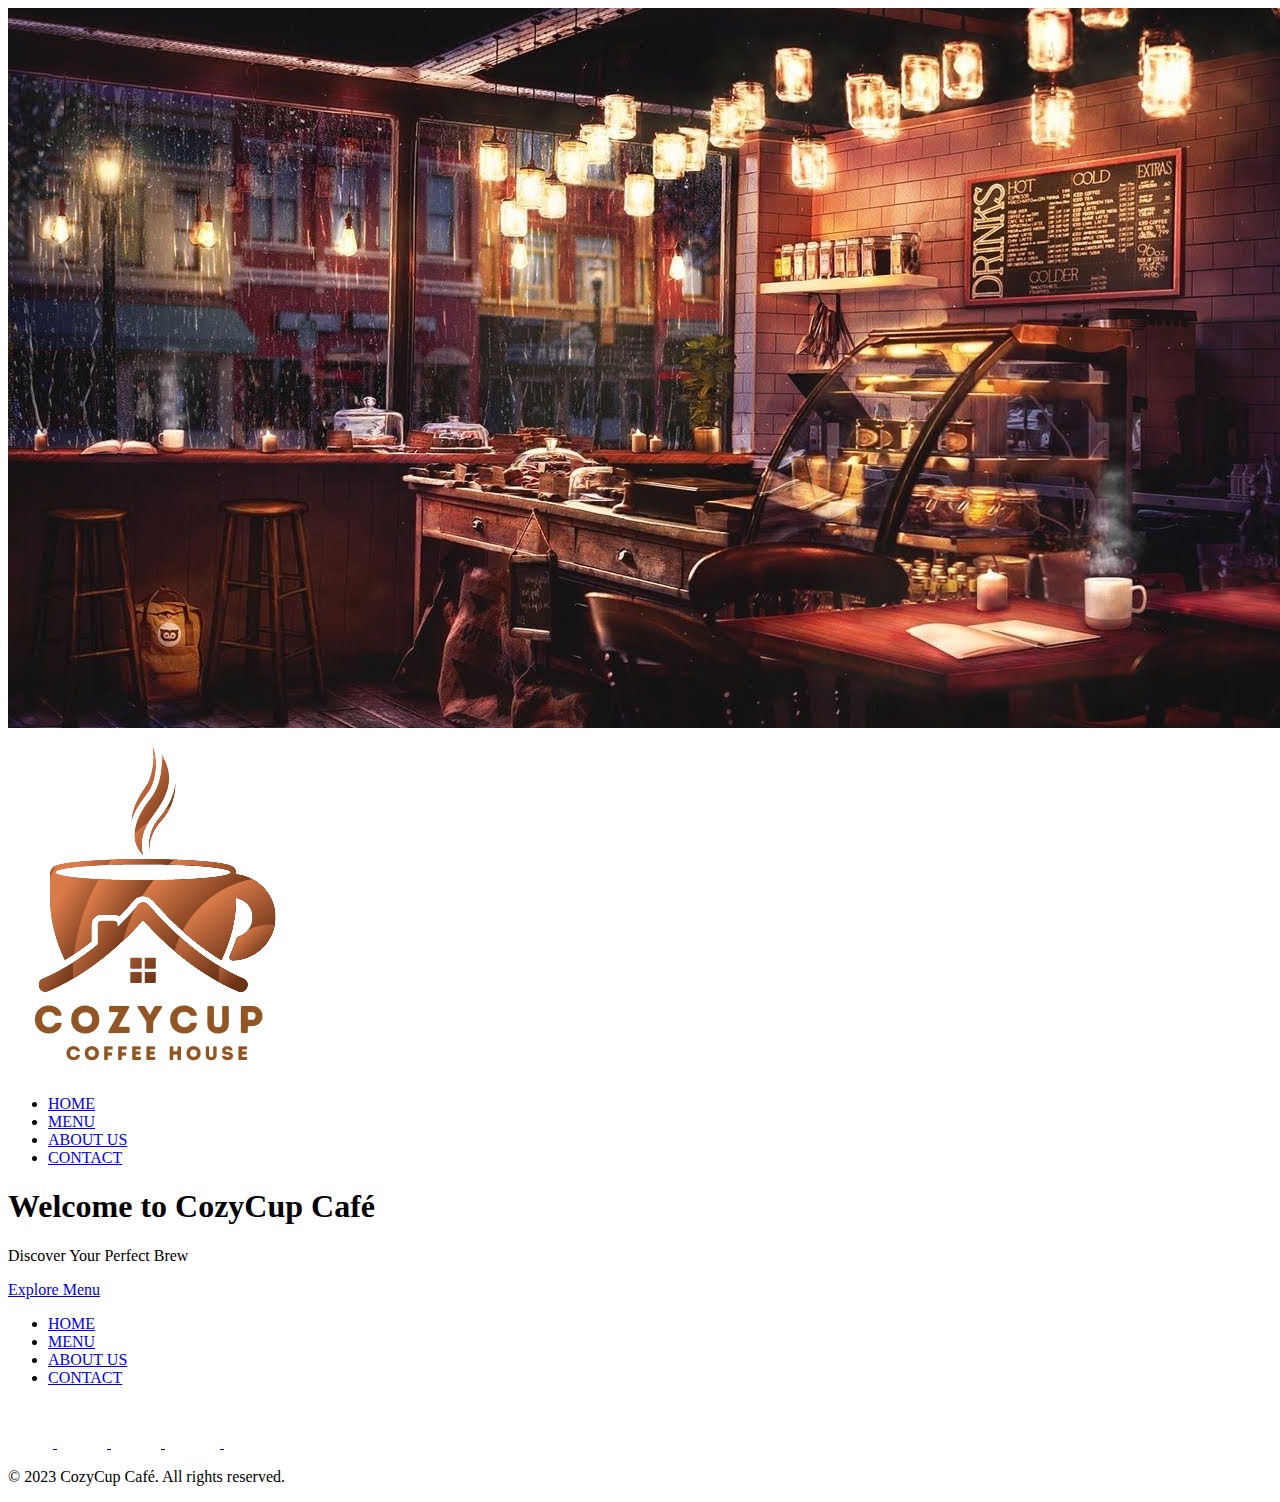
==== index.html @ 7c6a66f3 "homepage" ====
﻿<!DOCTYPE HTML>
<html lang="en">
<head>
    <meta charset="UTF-8">
    <meta name="viewport" content="width=device-width, initial-scale=1.0">
    <link rel="stylesheet" href="css/style.css">
    <title>CozyCup Café</title>
</head>
	<body>
		<div class="banner">
		<div class="wrapper">
		<img src="img/background.jpg" class="background">
		<div class="overlay">
			<div class="navbar">
			<img src="img/logo.png" class="logo">
					<ul>
						<li><a href="index.html"> HOME </a> </li>
						<li><a href="menu.html"> MENU </a> </li>
						<li><a href="about.html"> ABOUT US </a> </li>
						<li><a href="contact.html"> CONTACT </a> </li>
					</ul>
			</div>
			<section id="home" class="hero">
				<h1>Welcome to CozyCup Café</h1>
				<p>Discover Your Perfect Brew</p>
				<a href="menu.html" class="cta-button">Explore Menu</a>
			</section>
			<footer>
			<div class="navfooter">
				<ul>
					<li><a href="index.html"> HOME </a> </li>
					<li><a href="menu.html"> MENU </a> </li>
					<li><a href="about.html"> ABOUT US </a> </li>
					<li><a href="contact.html"> CONTACT </a> </li>
				</ul>
					<a href="http://facebook.com/cozycup_cafe"> <img src="img/fb.png" alt="Facebook Link" style=" width:5px; height:10px; padding:20px; padding-top: 15px;"> </a>
					<a href="http://twitter.com/cozycup_cafe"> <img src="img/newtwt.png" alt="Twitter Link" style=" width:10px; height:10px; padding:20px; padding-top: 15px;"> </a>
					<a href="http://instagram.com/cozycup_cafe"> <img src="img/insta.png" alt="Instagram Link" style=" width:10px; height:10px; padding:20px; padding-top: 15px;"> </a>
					<a href="mailto:cozycup_cafe@gmail.com"> <img src="img/mail.png" alt="Gmail Link" style=" width:15px; height:10px; padding:20px; padding-top: 15px;"> </a>
					<a href="http://t.me/@cozycup_cafe"> <img src="img/tg.png" alt="Telegram Link" style=" width:15px; height:10px; padding:20px; padding-top: 15px;"> </a>
				
			</div>
			<p>&copy; 2023 CozyCup Café. All rights reserved.</p>
		
			</footer>
		</div>
		</div>
		</div>
	</body>
</html>
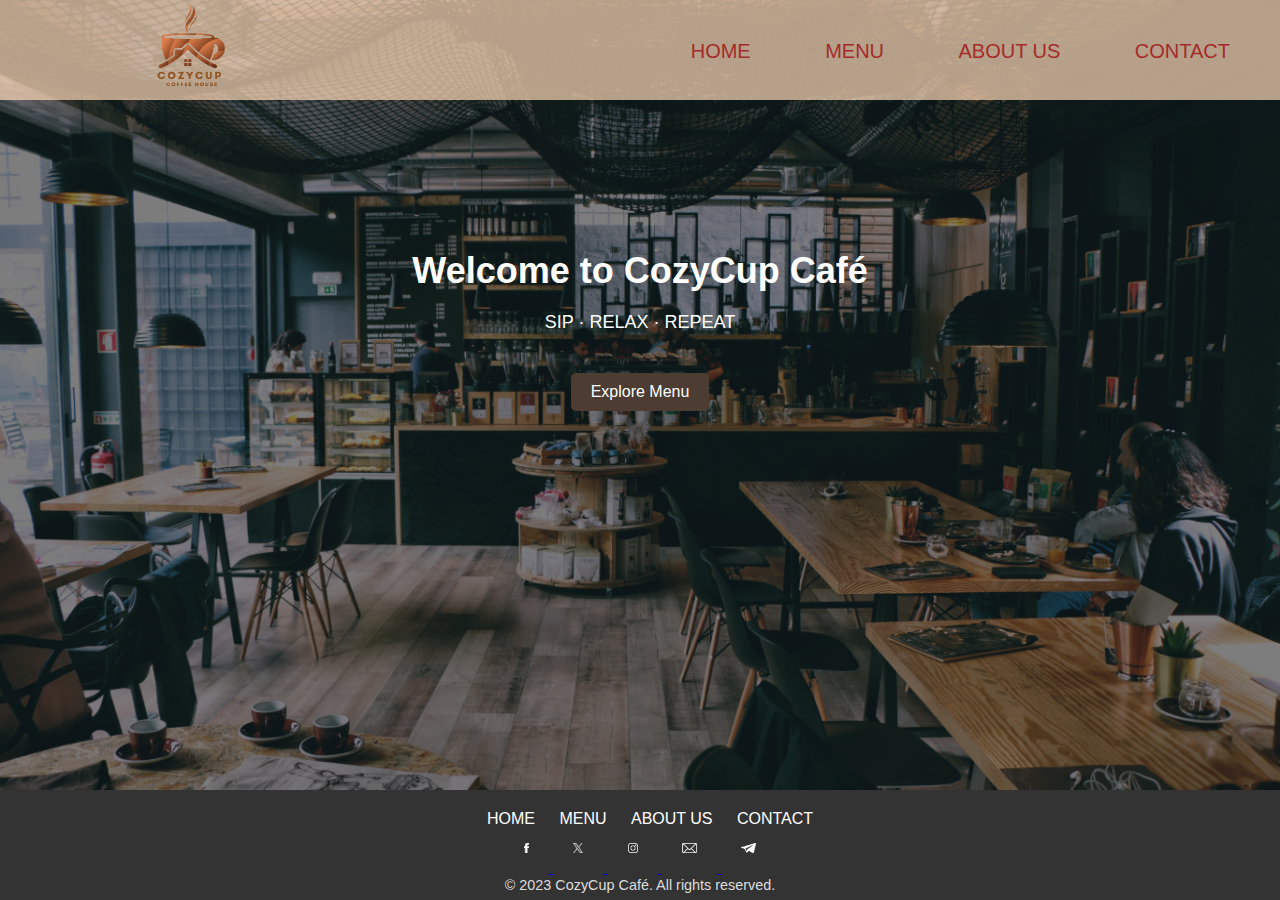
==== commit 11395424: "menu" ====
--- a/index.html
+++ b/index.html
@@ -3,7 +3,7 @@
 <head>
     <meta charset="UTF-8">
     <meta name="viewport" content="width=device-width, initial-scale=1.0">
-    <link rel="stylesheet" href="css/style.css">
+    <link rel="stylesheet" href="css/styles.css">
     <title>CozyCup Café</title>
 </head>
 	<body>
@@ -20,9 +20,9 @@
 						<li><a href="contact.html"> CONTACT </a> </li>
 					</ul>
 			</div>
-			<section id="home" class="hero">
+			<section id="hero" class="hero">
 				<h1>Welcome to CozyCup Café</h1>
-				<p>Discover Your Perfect Brew</p>
+				<p>SIP · RELAX · REPEAT</p>
 				<a href="menu.html" class="cta-button">Explore Menu</a>
 			</section>
 			<footer>
--- a/css/styles.css
+++ b/css/styles.css
@@ -0,0 +1,162 @@
+*{
+	margin: 0;
+	padding: 0;
+	font-family: sans-serif;
+}
+.banner{
+	width: 100%;
+	height: 100vh;
+}
+.logo{
+	width: 80px;
+	height: 90px;
+	padding-left: 150px;
+	padding-bottom: 10px;
+}
+.background{
+	width: 100%;
+	height: 99vh;
+	background-size: cover;
+	background-position: center;
+	background-repeat: no-repeat;
+	background-attachment: fixed;
+}
+.overlay {
+	position: absolute;
+	top: 0;
+	left: 0;
+	width: 100%;
+	height: 100%;
+	background-color: rgba(0, 0, 0, 0.5);
+}
+.navbar{
+	width: 100%;
+	margin: auto;
+	padding: 0px 0;
+	display: flex;
+	justify-content: space-between;
+	background-color: rgb(255,218,185, 0.7);
+}
+
+.navbar ul li{
+	list-style: none;
+	display: inline-block;
+	margin:0 20px;
+	margin-right: 50px;
+	position: relative;
+	padding-top:40px;
+	font-size: 20px;
+}
+.navbar ul li a{
+	text-decoration: none;
+	color: brown;
+	text-transform: uppercase;
+}
+.navbar ul li::after{
+	content:'';
+	height: 3px;
+	width: 0px;
+	background: #988558;
+	position: absolute;
+	left: 0;
+	bottom: -10px;
+	transition: 0.5s;
+}
+.navbar ul li:hover::after{
+	width: 100%;
+}
+
+
+.hero {
+    text-align: center;
+    padding: 150px 0;
+    background-image: url('hero-bg.jpg');
+    background-size: cover;
+    color: white;
+}
+
+.hero h1 {
+    font-size: 36px;
+    margin-bottom: 20px;
+}
+
+.hero p {
+    font-size: 18px;
+    margin-bottom: 40px;
+}
+
+.cta-button {
+    display: inline-block;
+    padding: 10px 20px;
+    background-color: #4c3c32;
+    color: white;
+    text-decoration: none;
+    border-radius: 5px;
+}
+
+.cta-button:hover {
+    background-color: #7e685b;
+}
+/*.name{
+	padding-top: 30px;
+	width: 250px;
+	height: 60px;
+	padding-left: 150px;
+	background-repeat: no-repeat;
+	
+}
+*/
+/*.homebody{
+	
+}
+.display{
+}
+*/
+footer {
+	position: absolute;
+	bottom: 0;
+	width: 100%;
+	height: 70px; 
+	background-color: #333;
+	text-align: center;
+	padding: 20px 0;
+	color: white;
+}
+footer p {
+    color: #ddd;
+    font-size: 0.9em;
+
+}
+
+footer p .footer-heart {
+    font-size: 16px;
+}
+.navfooter{
+	text-align: center;
+	justify-content: space-between;
+
+}
+.navfooter ul li{
+	display: inline-block;
+	padding-left: 20px;
+	position: relative;
+}
+.navfooter ul li a{
+	text-decoration: none;
+	color: white;
+	text-transform: uppercase;
+}
+.navfooter ul li::after{
+	content:'';
+	height: 3px;
+	width: 0px;
+	background: #988558;
+	position: absolute;
+	left: 0;
+	bottom: -10px;
+	transition: 0.5s;
+}
+.navfooter ul li:hover::after{
+	width: 100%;
+}
+
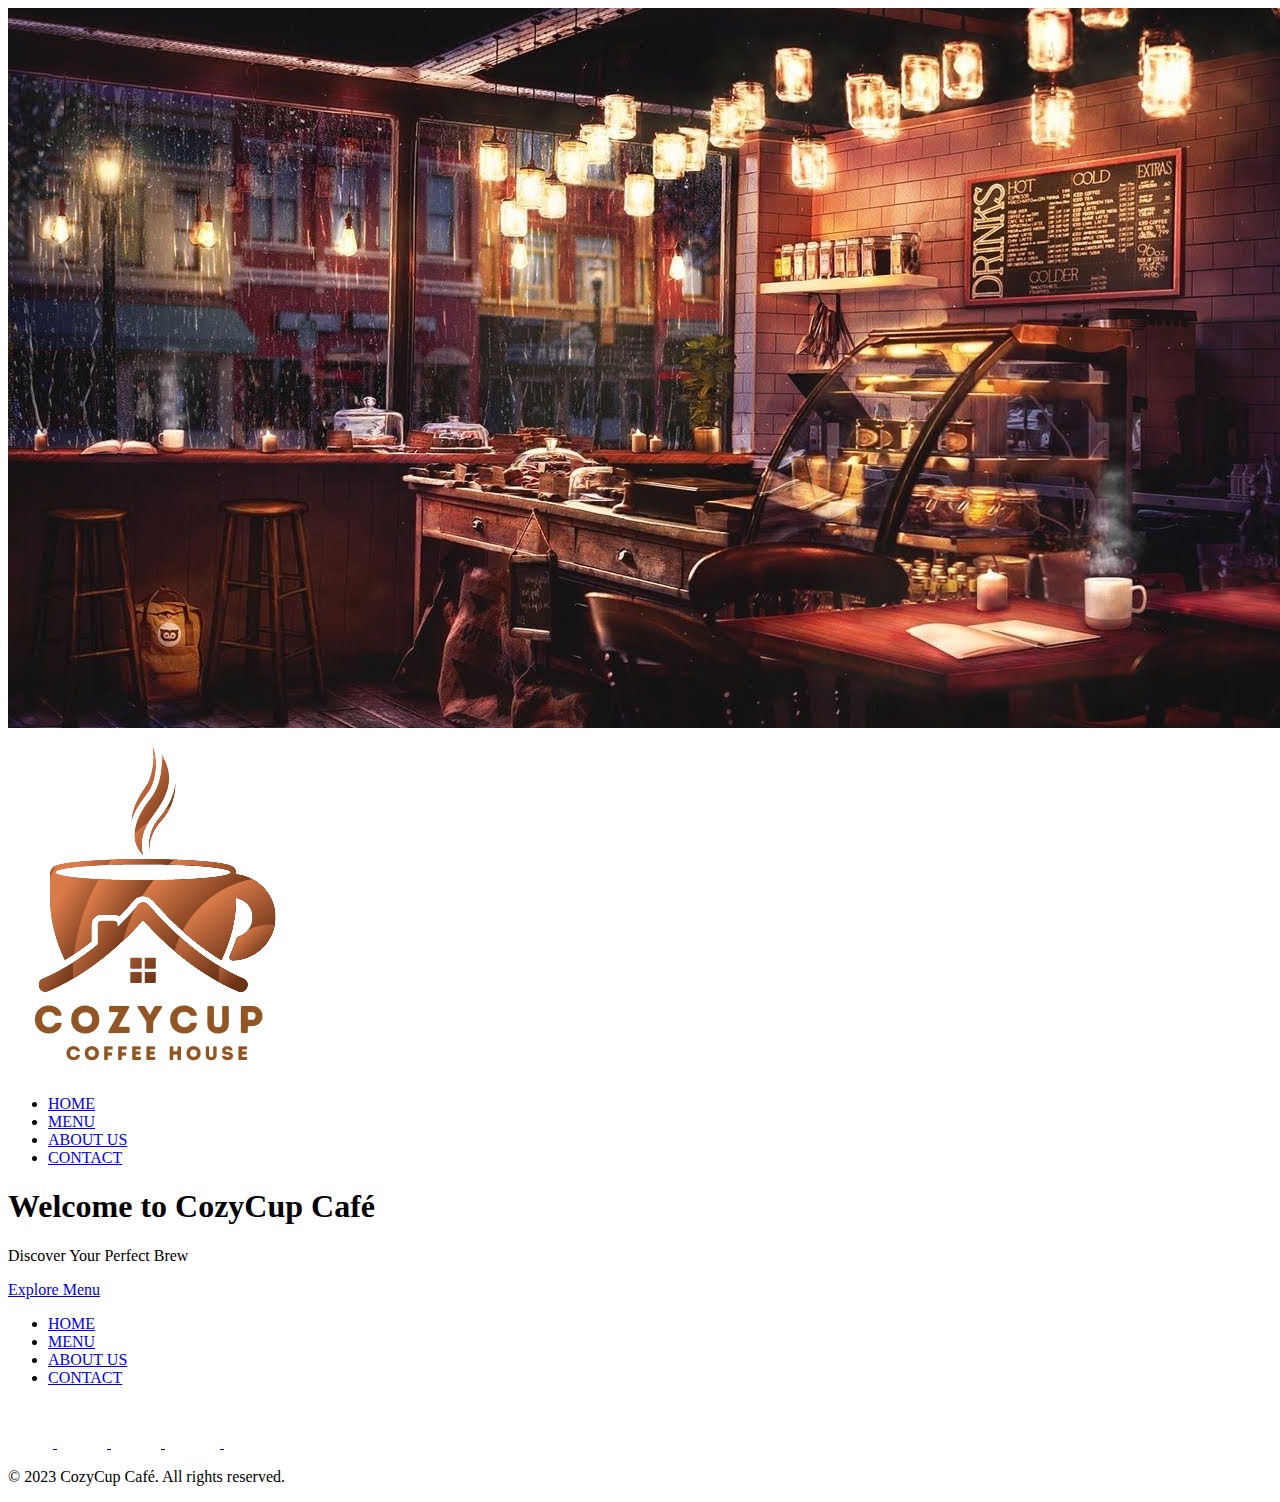
==== commit 16bf128d: "Merge https://github.com/Altbirth/catcafe" ====
--- a/index.html
+++ b/index.html
@@ -3,7 +3,7 @@
 <head>
     <meta charset="UTF-8">
     <meta name="viewport" content="width=device-width, initial-scale=1.0">
-    <link rel="stylesheet" href="css/styles.css">
+    <link rel="stylesheet" href="css/style.css">
     <title>CozyCup Café</title>
 </head>
 	<body>
@@ -20,9 +20,9 @@
 						<li><a href="contact.html"> CONTACT </a> </li>
 					</ul>
 			</div>
-			<section id="hero" class="hero">
+			<section id="home" class="hero">
 				<h1>Welcome to CozyCup Café</h1>
-				<p>SIP · RELAX · REPEAT</p>
+				<p>Discover Your Perfect Brew</p>
 				<a href="menu.html" class="cta-button">Explore Menu</a>
 			</section>
 			<footer>
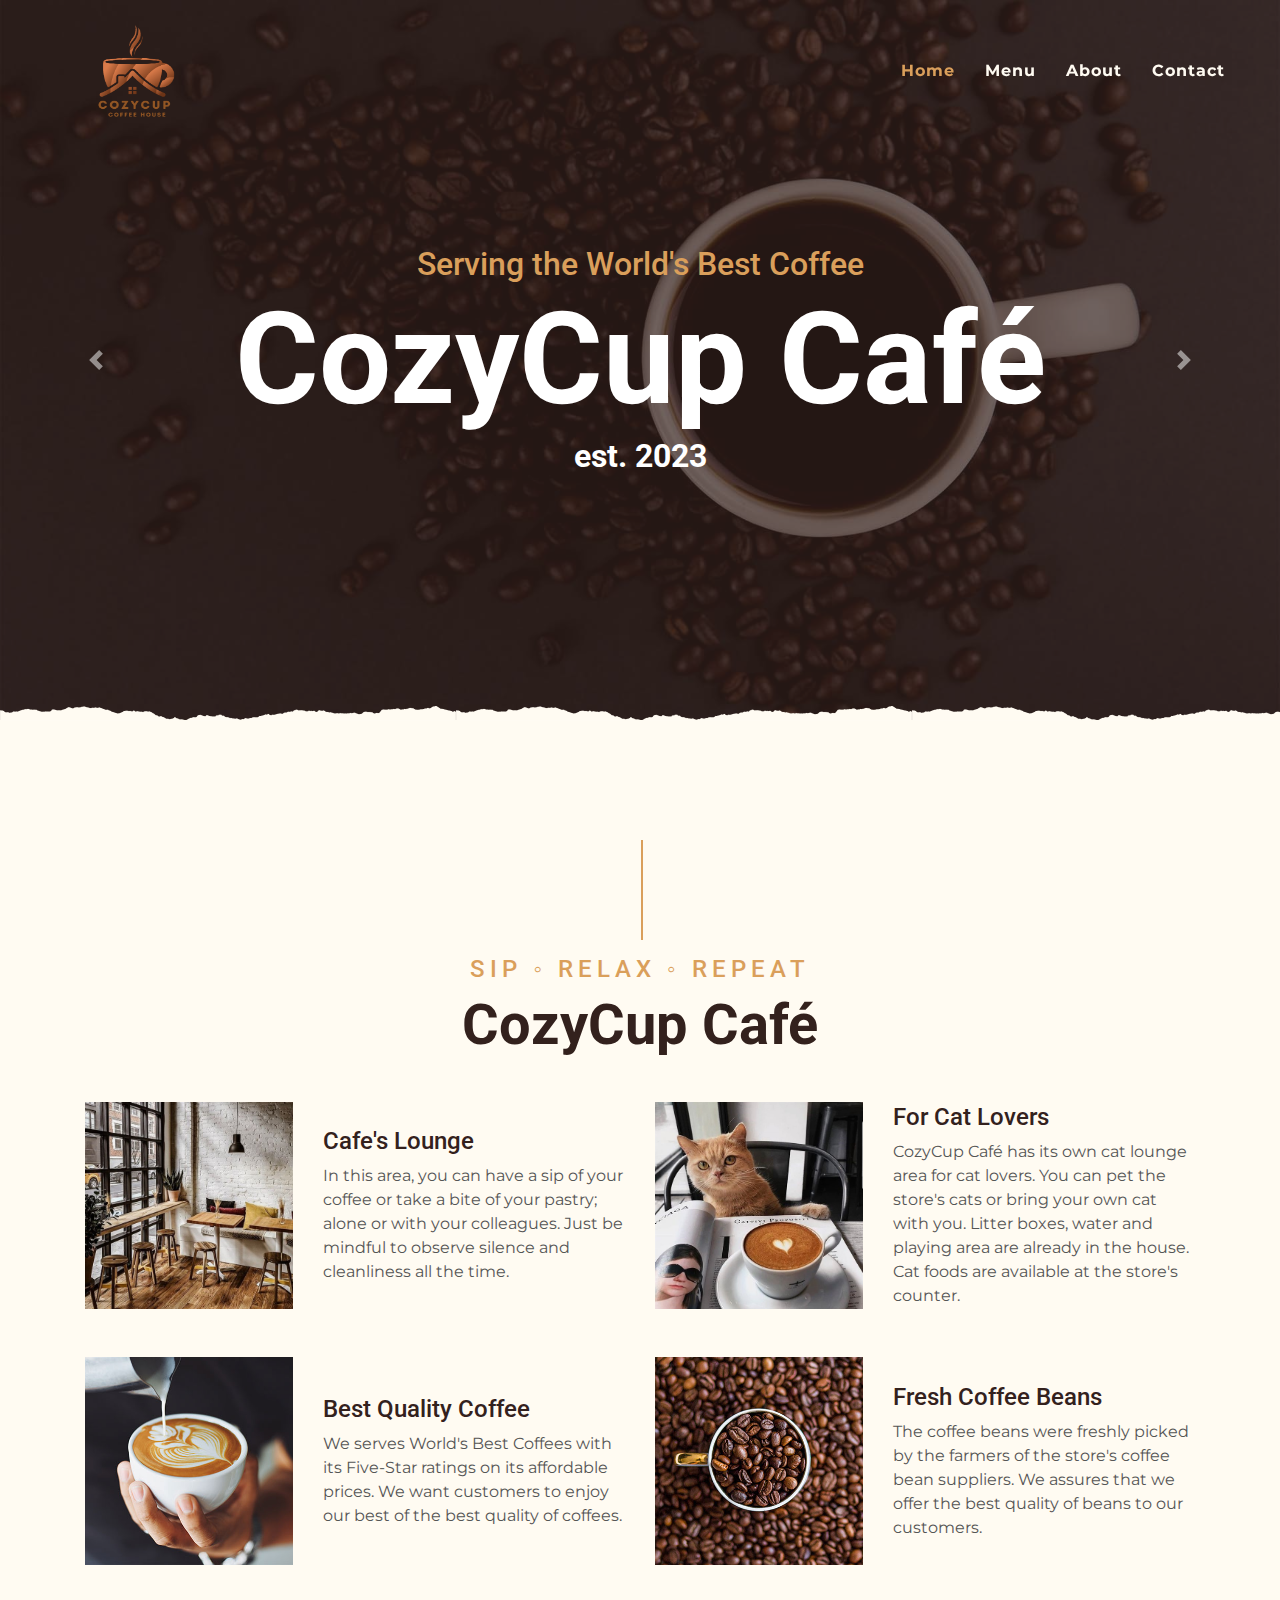
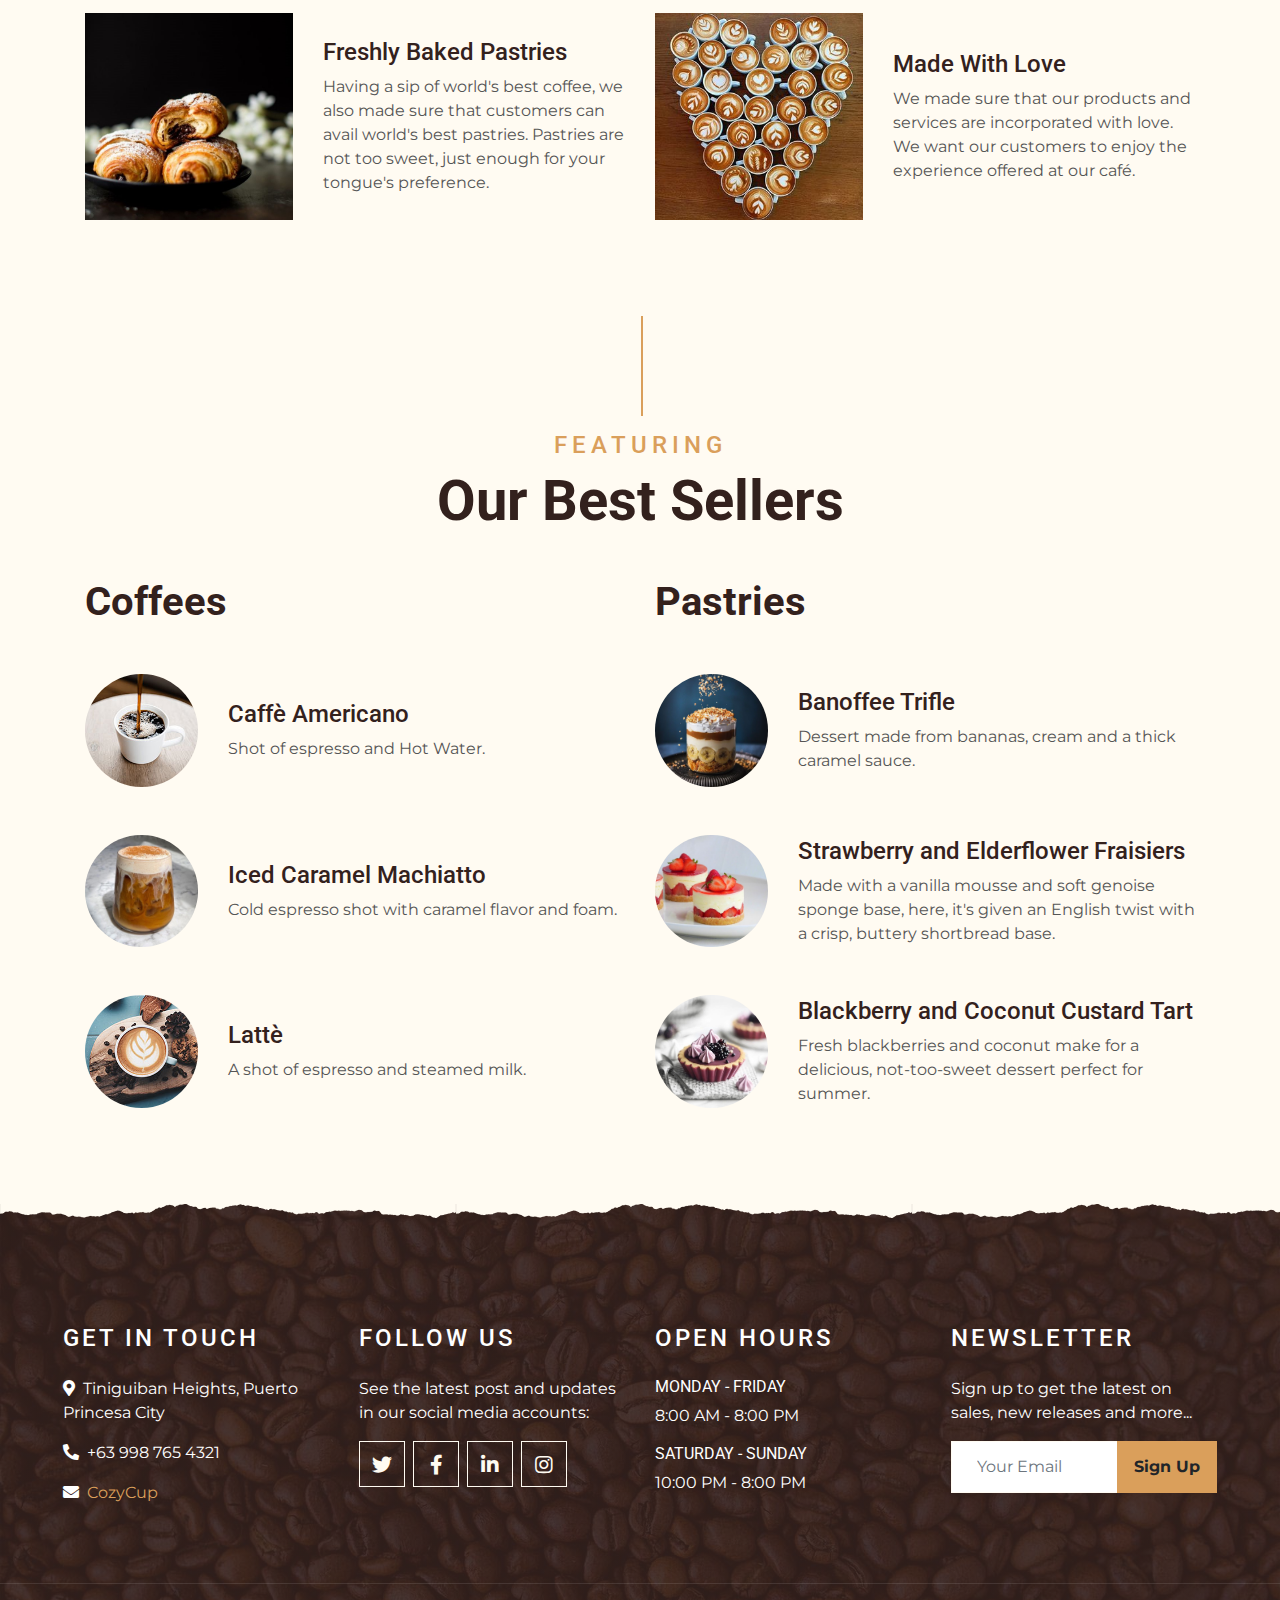
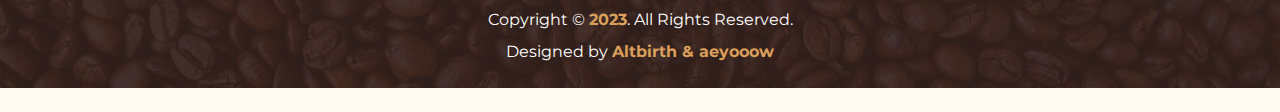
==== commit 93e02e35: "finalhomepage" ====
--- a/index.html
+++ b/index.html
@@ -1,50 +1,507 @@
-﻿<!DOCTYPE HTML>
+<!DOCTYPE html>
 <html lang="en">
+
 <head>
-    <meta charset="UTF-8">
-    <meta name="viewport" content="width=device-width, initial-scale=1.0">
-    <link rel="stylesheet" href="css/style.css">
+    <meta charset="utf-8">
     <title>CozyCup Café</title>
+    <meta content="width=device-width, initial-scale=1.0" name="viewport">
+    <meta content="Free Website Template" name="keywords">
+    <meta content="Free Website Template" name="description">
+
+    <!-- Favicon -->
+    <link href="img/favicon.ico" rel="icon">
+
+    <!-- Google Font -->
+    <link rel="preconnect" href="https://fonts.gstatic.com">
+    <link href="https://fonts.googleapis.com/css2?family=Montserrat:wght@200;400&family=Roboto:wght@400;500;700&display=swap" rel="stylesheet"> 
+
+    <!-- Font Awesome -->
+    <link href="https://cdnjs.cloudflare.com/ajax/libs/font-awesome/5.10.0/css/all.min.css" rel="stylesheet">
+
+    <!-- Libraries Stylesheet -->
+    <link href="lib/owlcarousel/assets/owl.carousel.min.css" rel="stylesheet">
+    <link href="lib/tempusdominus/css/tempusdominus-bootstrap-4.min.css" rel="stylesheet" />
+
+    <link href="css/style.min.css" rel="stylesheet">
 </head>
-	<body>
-		<div class="banner">
-		<div class="wrapper">
-		<img src="img/background.jpg" class="background">
-		<div class="overlay">
-			<div class="navbar">
-			<img src="img/logo.png" class="logo">
-					<ul>
-						<li><a href="index.html"> HOME </a> </li>
-						<li><a href="menu.html"> MENU </a> </li>
-						<li><a href="about.html"> ABOUT US </a> </li>
-						<li><a href="contact.html"> CONTACT </a> </li>
-					</ul>
-			</div>
-			<section id="home" class="hero">
-				<h1>Welcome to CozyCup Café</h1>
-				<p>Discover Your Perfect Brew</p>
-				<a href="menu.html" class="cta-button">Explore Menu</a>
-			</section>
-			<footer>
-			<div class="navfooter">
-				<ul>
-					<li><a href="index.html"> HOME </a> </li>
-					<li><a href="menu.html"> MENU </a> </li>
-					<li><a href="about.html"> ABOUT US </a> </li>
-					<li><a href="contact.html"> CONTACT </a> </li>
-				</ul>
-					<a href="http://facebook.com/cozycup_cafe"> <img src="img/fb.png" alt="Facebook Link" style=" width:5px; height:10px; padding:20px; padding-top: 15px;"> </a>
-					<a href="http://twitter.com/cozycup_cafe"> <img src="img/newtwt.png" alt="Twitter Link" style=" width:10px; height:10px; padding:20px; padding-top: 15px;"> </a>
-					<a href="http://instagram.com/cozycup_cafe"> <img src="img/insta.png" alt="Instagram Link" style=" width:10px; height:10px; padding:20px; padding-top: 15px;"> </a>
-					<a href="mailto:cozycup_cafe@gmail.com"> <img src="img/mail.png" alt="Gmail Link" style=" width:15px; height:10px; padding:20px; padding-top: 15px;"> </a>
-					<a href="http://t.me/@cozycup_cafe"> <img src="img/tg.png" alt="Telegram Link" style=" width:15px; height:10px; padding:20px; padding-top: 15px;"> </a>
-				
-			</div>
-			<p>&copy; 2023 CozyCup Café. All rights reserved.</p>
-		
-			</footer>
-		</div>
-		</div>
-		</div>
-	</body>
+
+<body>
+    <!-- Navbar Start -->
+    <div class="container-fluid p-0 nav-bar">
+        <nav class="navbar navbar-expand-lg bg-none navbar-dark py-3">
+            <a href="index.html" class="navbar-brand px-lg-4 m-0">
+                <img src="img/logo.png" class="logo">
+            </a>
+            <button type="button" class="navbar-toggler" data-toggle="collapse" data-target="#navbarCollapse">
+                <span class="navbar-toggler-icon"></span>
+            </button>
+            <div class="collapse navbar-collapse justify-content-between" id="navbarCollapse">
+                <div class="navbar-nav ml-auto p-4">
+                    <a href="index.html" class="nav-item nav-link active">Home</a>
+                    <a href="menu.html" class="nav-item nav-link">Menu</a>
+                    <a href="about.html" class="nav-item nav-link">About</a>
+                    <!--unnecessary
+                    <div class="nav-item dropdown">
+                        <a href="#" class="nav-link dropdown-toggle" data-toggle="dropdown">Pages</a>
+                        <div class="dropdown-menu text-capitalize">
+                            <a href="reservation.html" class="dropdown-item">Reservation</a>
+                            <a href="testimonial.html" class="dropdown-item">Testimonial</a>
+                        </div>
+                    </div>
+                    -->
+                    <a href="contact.html" class="nav-item nav-link">Contact</a>
+                </div>
+            </div>
+        </nav>
+    </div>
+    <!-- Navbar End -->
+
+    <!-- Carousel Start -->
+    <div class="container-fluid p-0 mb-5">
+        <div id="blog-carousel" class="carousel slide overlay-bottom" data-ride="carousel">
+            <div class="carousel-inner">
+                <div class="carousel-item active">
+                    <img class="w-100" src="img/carousel-1.jpg" alt="Image">
+                    <div class="carousel-caption d-flex flex-column align-items-center justify-content-center">
+                        <h2 class="text-primary font-weight-medium m-0">Serving the World's Best Coffee</h2>
+                        <h1 class="display-1 text-white m-0">CozyCup Café</h1>
+                        <h2 class="text-white m-0">est. 2023</h2>
+                    </div>
+                </div>
+                <div class="carousel-item">
+                    <img class="w-100" src="img/pastry.jpg" alt="Image">
+                    <div class="carousel-caption d-flex flex-column align-items-center justify-content-center">
+                        <h2 class="text-primary font-weight-medium m-0">Serving the World's Best Pastries</h2>
+                        <h1 class="display-1 text-white m-0">CozyCup Café</h1>
+                        <h2 class="text-white m-0">est. 2023</h2>
+                    </div>
+                </div>
+            </div>
+            <a class="carousel-control-prev" href="#blog-carousel" data-slide="prev">
+                <span class="carousel-control-prev-icon"></span>
+            </a>
+            <a class="carousel-control-next" href="#blog-carousel" data-slide="next">
+                <span class="carousel-control-next-icon"></span>
+            </a>
+        </div>
+    </div>
+    <!-- Carousel End -->
+
+    <!--Hero Section 
+    <section id="hero" class="container-fluid py-5">
+        <div class="container-fluid py-5">
+            <div class="container">
+                <div class="section-title">
+                    <h4 class="text-primary" style="letter-spacing: 5px;">Serving the World's Best Coffee</h4>
+                    <h1 class="display-4">CozyCup Café</h1>
+                    <h4 class="text-primary" style="letter-spacing: 5px;">est. 2023</h4>
+                </div>
+                <div class="row">
+                    <div class="col-lg-4 py-0 py-lg-5">
+                        <h1 class="mb-3">Our Story</h1>
+                        <h5 class="mb-3">Eos kasd eos dolor vero vero, lorem stet diam rebum. Ipsum amet sed vero dolor sea</h5>
+                        <p>Takimata sed vero vero no sit sed, justo clita duo no duo amet et, nonumy kasd sed dolor eos diam lorem eirmod. Amet sit amet amet no. Est nonumy sed labore eirmod sit magna. Erat at est justo sit ut. Labor diam sed ipsum et eirmod</p>
+                        <a href="" class="btn btn-secondary font-weight-bold py-2 px-4 mt-2">Learn More</a>
+                    </div>
+                    <div class="col-lg-4 py-5 py-lg-0" style="min-height: 500px;">
+                        <div class="position-relative h-100">
+                            <img class="position-absolute w-100 h-100" src="img/about.png" style="object-fit: cover;">
+                        </div>
+                    </div>
+                    <div class="col-lg-4 py-0 py-lg-5">
+                        <h1 class="mb-3">Our Vision</h1>
+                        <p>Invidunt lorem justo sanctus clita. Erat lorem labore ea, justo dolor lorem ipsum ut sed eos, ipsum et dolor kasd sit ea justo. Erat justo sed sed diam. Ea et erat ut sed diam sea ipsum est dolor</p>
+                        <h5 class="mb-3"><i class="fa fa-check text-primary mr-3"></i>Lorem ipsum dolor sit amet</h5>
+                        <h5 class="mb-3"><i class="fa fa-check text-primary mr-3"></i>Lorem ipsum dolor sit amet</h5>
+                        <h5 class="mb-3"><i class="fa fa-check text-primary mr-3"></i>Lorem ipsum dolor sit amet</h5>
+                        <a href="" class="btn btn-primary font-weight-bold py-2 px-4 mt-2">Learn More</a>
+                    </div>
+                </div>
+            </div>
+        </div>
+    </section>
+    End of Hero Section-->
+    <!--HERO 2.0-->
+    <section="hero" class="container-fluid pt-5">
+    <div class="container-fluid pt-5">
+        <div class="container">
+            <div class="section-title">
+                <h4 class="text-primary text-uppercase" style="letter-spacing: 5px;">SIP ◦ RELAX ◦ REPEAT</h4>
+                <h1 class="display-4">CozyCup Café</h1>
+            </div>
+            <div class="row">
+                <div class="col-lg-6 mb-5">
+                    <div class="row align-items-center">
+                        <div class="col-sm-5">
+                            <img class="img-fluid mb-3 mb-sm-0" src="img/estetik.jpg" alt="">
+                        </div>
+                        <div class="col-sm-7">
+                            <h4>Cafe's Lounge</h4>
+                            <p class="m-0">In this area, you can have a sip of your coffee or take a bite of your pastry; alone or with your colleagues. 
+                                Just be mindful to observe silence and cleanliness all the time.</p>
+                        </div>
+                    </div>
+                </div>
+                <div class="col-lg-6 mb-5">
+                    <div class="row align-items-center">
+                        <div class="col-sm-5">
+                            <img class="img-fluid mb-3 mb-sm-0" src="img/cat.jpg" alt="">
+                        </div>
+                        <div class="col-sm-7">
+                            <h4>For Cat Lovers</h4>
+                            <p class="m-0">CozyCup Café has its own cat lounge area for cat lovers. You can pet the store's cats or bring your own cat with you.
+                                Litter boxes, water and playing area are already in the house. Cat foods are available at the store's counter.
+                            </p>
+                        </div>
+                    </div>
+                </div>
+                <div class="col-lg-6 mb-5">
+                    <div class="row align-items-center">
+                        <div class="col-sm-5">
+                            <img class="img-fluid mb-3 mb-sm-0" src="img/service-3.jpg" alt="">
+                        </div>
+                        <div class="col-sm-7">
+                            <h4>Best Quality Coffee</h4>
+                            <p class="m-0">We serves World's Best Coffees with its Five-Star ratings on its affordable prices.
+                                We want customers to enjoy our best of the best quality of coffees.
+                            </p>
+                        </div>
+                    </div>
+                </div>
+                <div class="col-lg-6 mb-5">
+                    <div class="row align-items-center">
+                        <div class="col-sm-5">
+                            <img class="img-fluid mb-3 mb-sm-0" src="img/service-2.jpg" alt="">
+                        </div>
+                        <div class="col-sm-7">
+                            <h4>Fresh Coffee Beans</h4>
+                            <p class="m-0">The coffee beans were freshly picked by the farmers of the store's coffee bean suppliers.
+                                We assures that we offer the best quality of beans to our customers.
+                            </p>
+                        </div>
+                    </div>
+                </div>
+                <div class="col-lg-6 mb-5">
+                    <div class="row align-items-center">
+                        <div class="col-sm-5">
+                            <img class="img-fluid mb-3 mb-sm-0" src="img/oven.jpg" alt="">
+                        </div>
+                        <div class="col-sm-7">
+                            <h4>Freshly Baked Pastries</h4>
+                            <p class="m-0">Having a sip of world's best coffee, we also made sure that customers can avail world's best pastries.
+                                Pastries are not too sweet, just enough for your tongue's preference.
+                            </p>
+                        </div>
+                    </div>
+                </div>
+                <div class="col-lg-6 mb-5">
+                    <div class="row align-items-center">
+                        <div class="col-sm-5">
+                            <img class="img-fluid mb-3 mb-sm-0" src="img/heart.jpg" alt="">
+                        </div>
+                        <div class="col-sm-7">
+                            <h4>Made With Love</h4>
+                            <p class="m-0">We made sure that our products and services are incorporated with love. 
+                                We want our customers to enjoy the experience offered at our café.
+                            </p>
+                        </div>
+                    </div>
+                </div>
+            </div>
+        </div>
+    </div>
+    </section>
+    <!--END OF HERO 2.0-->
+
+     <!-- Menu Start -->
+     <div class="container-fluid pt-5">
+        <div class="container">
+            <div class="section-title">
+                <h4 class="text-primary text-uppercase" style="letter-spacing: 5px;">FEATURING</h4>
+                <h1 class="display-4">Our Best Sellers</h1>
+            </div>
+            <div class="row">
+                <div class="col-lg-6">
+                    <h1 class="mb-5">Coffees</h1>
+                    <div class="row align-items-center mb-5">
+                        <div class="col-4 col-sm-3">
+                            <img class="w-100 rounded-circle mb-3 mb-sm-0" src="img/menu-1.jpg" alt="">
+                            <!--<h5 class="menu-price">$5</h5>-->
+                        </div>
+                        <div class="col-8 col-sm-9">
+                            <h4>Caffè Americano</h4>
+                            <p class="m-0">Shot of espresso and Hot Water.</p>
+                        </div>
+                    </div>
+                    <div class="row align-items-center mb-5">
+                        <div class="col-4 col-sm-3">
+                            <img class="w-100 rounded-circle mb-3 mb-sm-0" src="img/icedcaramel.jpg" alt="">
+                            <!--<h5 class="menu-price">$7</h5>-->
+                        </div>
+                        <div class="col-8 col-sm-9">
+                            <h4>Iced Caramel Machiatto</h4>
+                            <p class="m-0">Cold espresso shot with caramel flavor and foam.</p>
+                        </div>
+                    </div>
+                    <div class="row align-items-center mb-5">
+                        <div class="col-4 col-sm-3">
+                            <img class="w-100 rounded-circle mb-3 mb-sm-0" src="img/menu-3.jpg" alt="">
+                            <!--<h5 class="menu-price">$9</h5>-->
+                        </div>
+                        <div class="col-8 col-sm-9">
+                            <h4>Lattè</h4>
+                            <p class="m-0">A shot of espresso and steamed milk.</p>
+                        </div>
+                    </div>
+                </div>
+                <div class="col-lg-6">
+                    <h1 class="mb-5">Pastries</h1>
+                    <div class="row align-items-center mb-5">
+                        <div class="col-4 col-sm-3">
+                            <img class="w-100 rounded-circle mb-3 mb-sm-0" src="img/trifle.jpg" alt="">
+                            <!--<h5 class="menu-price">$5</h5>-->
+                        </div>
+                        <div class="col-8 col-sm-9">
+                            <h4>Banoffee Trifle</h4>
+                            <p class="m-0">Dessert made from bananas, cream and a thick caramel sauce.</p>
+                        </div>
+                    </div>
+                    <div class="row align-items-center mb-5">
+                        <div class="col-4 col-sm-3">
+                            <img class="w-100 rounded-circle mb-3 mb-sm-0" src="img/fraisiers.jpg" alt="">
+                            <!--<h5 class="menu-price">$7</h5>-->
+                        </div>
+                        <div class="col-8 col-sm-9">
+                            <h4>Strawberry and Elderflower Fraisiers</h4>
+                            <p class="m-0">Made with a vanilla mousse and soft genoise sponge base, here, it's given an English twist with a crisp, buttery shortbread base.</p>
+                        </div>
+                    </div>
+                    <div class="row align-items-center mb-5">
+                        <div class="col-4 col-sm-3">
+                            <img class="w-100 rounded-circle mb-3 mb-sm-0" src="img/custard.jpg" alt="">
+                            <!--<h5 class="menu-price">$9</h5>-->
+                        </div>
+                        <div class="col-8 col-sm-9">
+                            <h4>Blackberry and Coconut Custard Tart</h4>
+                            <p class="m-0">Fresh blackberries and coconut make for a delicious, not-too-sweet dessert perfect for summer.</p>
+                        </div>
+                    </div>
+                </div>
+            </div>
+        </div>
+    </div>
+    <!-- Menu End -->
+
+
+<!--unnecessary
+    #Offer Start
+    <div class="offer container-fluid my-5 py-5 text-center position-relative overlay-top overlay-bottom">
+        <div class="container py-5">
+            <h1 class="display-3 text-primary mt-3">50% OFF</h1>
+            <h1 class="text-white mb-3">Sunday Special Offer</h1>
+            <h4 class="text-white font-weight-normal mb-4 pb-3">Only for Sunday from 1st Jan to 30th Jan 2045</h4>
+            <form class="form-inline justify-content-center mb-4">
+                <div class="input-group">
+                    <input type="text" class="form-control p-4" placeholder="Your Email" style="height: 60px;">
+                    <div class="input-group-append">
+                        <button class="btn btn-primary font-weight-bold px-4" type="submit">Sign Up</button>
+                    </div>
+                </div>
+            </form>
+        </div>
+    </div>
+    #Offer End
+
+    #Reservation Start
+    <div class="container-fluid my-5">
+        <div class="container">
+            <div class="reservation position-relative overlay-top overlay-bottom">
+                <div class="row align-items-center">
+                    <div class="col-lg-6 my-5 my-lg-0">
+                        <div class="p-5">
+                            <div class="mb-4">
+                                <h1 class="display-3 text-primary">30% OFF</h1>
+                                <h1 class="text-white">For Online Reservation</h1>
+                            </div>
+                            <p class="text-white">Lorem justo clita erat lorem labore ea, justo dolor lorem ipsum ut sed eos,
+                                ipsum et dolor kasd sit ea justo. Erat justo sed sed diam. Ea et erat ut sed diam sea</p>
+                            <ul class="list-inline text-white m-0">
+                                <li class="py-2"><i class="fa fa-check text-primary mr-3"></i>Lorem ipsum dolor sit amet</li>
+                                <li class="py-2"><i class="fa fa-check text-primary mr-3"></i>Lorem ipsum dolor sit amet</li>
+                                <li class="py-2"><i class="fa fa-check text-primary mr-3"></i>Lorem ipsum dolor sit amet</li>
+                            </ul>
+                        </div>
+                    </div>
+                    <div class="col-lg-6">
+                        <div class="text-center p-5" style="background: rgba(51, 33, 29, .8);">
+                            <h1 class="text-white mb-4 mt-5">Book Your Table</h1>
+                            <form class="mb-5">
+                                <div class="form-group">
+                                    <input type="text" class="form-control bg-transparent border-primary p-4" placeholder="Name"
+                                        required="required" />
+                                </div>
+                                <div class="form-group">
+                                    <input type="email" class="form-control bg-transparent border-primary p-4" placeholder="Email"
+                                        required="required" />
+                                </div>
+                                <div class="form-group">
+                                    <div class="date" id="date" data-target-input="nearest">
+                                        <input type="text" class="form-control bg-transparent border-primary p-4 datetimepicker-input" placeholder="Date" data-target="#date" data-toggle="datetimepicker"/>
+                                    </div>
+                                </div>
+                                <div class="form-group">
+                                    <div class="time" id="time" data-target-input="nearest">
+                                        <input type="text" class="form-control bg-transparent border-primary p-4 datetimepicker-input" placeholder="Time" data-target="#time" data-toggle="datetimepicker"/>
+                                    </div>
+                                </div>
+                                <div class="form-group">
+                                    <select class="custom-select bg-transparent border-primary px-4" style="height: 49px;">
+                                        <option selected>Person</option>
+                                        <option value="1">Person 1</option>
+                                        <option value="2">Person 2</option>
+                                        <option value="3">Person 3</option>
+                                        <option value="3">Person 4</option>
+                                    </select>
+                                </div>
+                                
+                                <div>
+                                    <button class="btn btn-primary btn-block font-weight-bold py-3" type="submit">Book Now</button>
+                                </div>
+                            </form>
+                        </div>
+                    </div>
+                </div>
+            </div>
+        </div>
+    </div>
+    #Reservation End
+
+
+    #Testimonial Start 
+    <div class="container-fluid py-5">
+        <div class="container">
+            <div class="section-title">
+                <h4 class="text-primary text-uppercase" style="letter-spacing: 5px;">Testimonial</h4>
+                <h1 class="display-4">Our Clients Say</h1>
+            </div>
+            <div class="owl-carousel testimonial-carousel">
+                <div class="testimonial-item">
+                    <div class="d-flex align-items-center mb-3">
+                        <img class="img-fluid" src="img/testimonial-1.jpg" alt="">
+                        <div class="ml-3">
+                            <h4>Client Name</h4>
+                            <i>Profession</i>
+                        </div>
+                    </div>
+                    <p class="m-0">Sed ea amet kasd elitr stet, stet rebum et ipsum est duo elitr eirmod clita lorem. Dolor tempor ipsum sanct clita</p>
+                </div>
+                <div class="testimonial-item">
+                    <div class="d-flex align-items-center mb-3">
+                        <img class="img-fluid" src="img/testimonial-2.jpg" alt="">
+                        <div class="ml-3">
+                            <h4>Client Name</h4>
+                            <i>Profession</i>
+                        </div>
+                    </div>
+                    <p class="m-0">Sed ea amet kasd elitr stet, stet rebum et ipsum est duo elitr eirmod clita lorem. Dolor tempor ipsum sanct clita</p>
+                </div>
+                <div class="testimonial-item">
+                    <div class="d-flex align-items-center mb-3">
+                        <img class="img-fluid" src="img/testimonial-3.jpg" alt="">
+                        <div class="ml-3">
+                            <h4>Client Name</h4>
+                            <i>Profession</i>
+                        </div>
+                    </div>
+                    <p class="m-0">Sed ea amet kasd elitr stet, stet rebum et ipsum est duo elitr eirmod clita lorem. Dolor tempor ipsum sanct clita</p>
+                </div>
+                <div class="testimonial-item">
+                    <div class="d-flex align-items-center mb-3">
+                        <img class="img-fluid" src="img/testimonial-4.jpg" alt="">
+                        <div class="ml-3">
+                            <h4>Client Name</h4>
+                            <i>Profession</i>
+                        </div>
+                    </div>
+                    <p class="m-0">Sed ea amet kasd elitr stet, stet rebum et ipsum est duo elitr eirmod clita lorem. Dolor tempor ipsum sanct clita</p>
+                </div>
+            </div>
+        </div>
+    </div>
+    #Testimonial End 
+-->
+
+
+
+    <!-- Footer Start -->
+    <div class="container-fluid footer text-white mt-5 pt-5 px-0 position-relative overlay-top">
+        <div class="row mx-0 pt-5 px-sm-3 px-lg-5 mt-4">
+            <div class="col-lg-3 col-md-6 mb-5">
+                <h4 class="text-white text-uppercase mb-4" style="letter-spacing: 3px;">Get In Touch</h4>
+                <p><i class="fa fa-map-marker-alt mr-2"></i>Tiniguiban Heights, Puerto Princesa City</p>
+                <p><i class="fa fa-phone-alt mr-2"></i>+63 998 765 4321</p>
+                <p class="m-0"><i class="fa fa-envelope mr-2"></i><a href="mailto:cozycup_cafe@gmail.com">CozyCup</a></p>
+            </div>
+            <div class="col-lg-3 col-md-6 mb-5">
+                <h4 class="text-white text-uppercase mb-4" style="letter-spacing: 3px;">Follow Us</h4>
+                <p>See the latest post and updates in our social media accounts:</p>
+                <div class="d-flex justify-content-start">
+                    <a class="btn btn-lg btn-outline-light btn-lg-square mr-2" href="https://twitter.com/cozycup_cafe"><i class="fab fa-twitter"></i></a>
+                    <a class="btn btn-lg btn-outline-light btn-lg-square mr-2" href="https://facebook.com/cozycup_cafe"><i class="fab fa-facebook-f"></i></a>
+                    <a class="btn btn-lg btn-outline-light btn-lg-square mr-2" href="https://linkedin.com/cozycup_cafe"><i class="fab fa-linkedin-in"></i></a>
+                    <a class="btn btn-lg btn-outline-light btn-lg-square" href="https://instagram.com/cozycup_cafe"><i class="fab fa-instagram"></i></a>
+                </div>
+            </div>
+            <div class="col-lg-3 col-md-6 mb-5">
+                <h4 class="text-white text-uppercase mb-4" style="letter-spacing: 3px;">Open Hours</h4>
+                <div>
+                    <h6 class="text-white text-uppercase">Monday - Friday</h6>
+                    <p>8:00 AM - 8:00 PM</p>
+                    <h6 class="text-white text-uppercase">Saturday - Sunday</h6>
+                    <p>10:00 PM - 8:00 PM</p>
+                </div>
+            </div>
+            <div class="col-lg-3 col-md-6 mb-5">
+                <h4 class="text-white text-uppercase mb-4" style="letter-spacing: 3px;">Newsletter</h4>
+                <p>Sign up to get the latest on sales, new releases and more...</p>
+                <div class="w-100">
+                    <div class="input-group">
+                        <input type="text" class="form-control border-light" style="padding: 25px;" placeholder="Your Email">
+                        <div class="input-group-append">
+                            <button class="btn btn-primary font-weight-bold px-3">Sign Up</button>
+                        </div>
+                    </div>
+                </div>
+            </div>
+        </div>
+        <div class="container-fluid text-center text-white border-top mt-4 py-4 px-sm-3 px-md-5" style="border-color: rgba(256, 256, 256, .1) !important;">
+            <p class="mb-2 text-white">Copyright &copy; <a class="font-weight-bold" href="#">2023</a>. All Rights Reserved.</a></p>
+            <p class="m-0 text-white">Designed by <a class="font-weight-bold" href="https://github.com/Altbirth/catcafe.git">Altbirth & aeyooow</a></p>
+        </div>
+    </div>
+    <!-- Footer End -->
+
+
+    <!-- Back to Top -->
+    <a href="#" class="btn btn-lg btn-primary btn-lg-square back-to-top"><i class="fa fa-angle-double-up"></i></a>
+
+
+    <!-- JavaScript Libraries -->
+    <script src="https://code.jquery.com/jquery-3.4.1.min.js"></script>
+    <script src="https://stackpath.bootstrapcdn.com/bootstrap/4.4.1/js/bootstrap.bundle.min.js"></script>
+    <script src="lib/easing/easing.min.js"></script>
+    <script src="lib/waypoints/waypoints.min.js"></script>
+    <script src="lib/owlcarousel/owl.carousel.min.js"></script>
+    <script src="lib/tempusdominus/js/moment.min.js"></script>
+    <script src="lib/tempusdominus/js/moment-timezone.min.js"></script>
+    <script src="lib/tempusdominus/js/tempusdominus-bootstrap-4.min.js"></script>
+
+    <!-- Contact Javascript File -->
+    <script src="mail/jqBootstrapValidation.min.js"></script>
+    <script src="mail/contact.js"></script>
+
+    <!-- Template Javascript -->
+    <script src="js/main.js"></script>
+</body>
+
 </html>--- a/css/style.min.css
+++ b/css/style.min.css
@@ -0,0 +1,13 @@
+/*!
+ * Bootstrap v4.5.3 (https://getbootstrap.com/)
+ * Copyright 2011-2020 The Bootstrap Authors
+ * Copyright 2011-2020 Twitter, Inc.
+ * Licensed under MIT (https://github.com/twbs/bootstrap/blob/main/LICENSE)
+ */
+ .logo{
+    width:140px;
+    height:100px;
+    padding-left: 50px;
+ }
+ :root{--blue: #007bff;--indigo: #6610f2;--purple: #6f42c1;--pink: #e83e8c;--red: #dc3545;--orange: #fd7e14;--yellow: #ffc107;--green: #28a745;--teal: #20c997;--cyan: #17a2b8;--white: #fff;--gray: #6c757d;--gray-dark: #343a40;--primary: #DA9F5B;--secondary: #33211D;--success: #28a745;--info: #17a2b8;--warning: #ffc107;--danger: #dc3545;--light: #FFFBF2;--dark: #111;--breakpoint-xs: 0;--breakpoint-sm: 576px;--breakpoint-md: 768px;--breakpoint-lg: 992px;--breakpoint-xl: 1200px;--font-family-sans-serif: "Montserrat", sans-serif;--font-family-monospace: SFMono-Regular, Menlo, Monaco, Consolas, "Liberation Mono", "Courier New", monospace}*,*::before,*::after{box-sizing:border-box}html{font-family:sans-serif;line-height:1.15;-webkit-text-size-adjust:100%;-webkit-tap-highlight-color:rgba(0,0,0,0)}article,aside,figcaption,figure,footer,header,hgroup,main,nav,section{display:block}body{margin:0;font-family:"Montserrat",sans-serif;font-size:1rem;font-weight:400;line-height:1.5;color:#555;text-align:left;background-color:#FFFBF2}[tabindex="-1"]:focus:not(:focus-visible){outline:0 !important}hr{box-sizing:content-box;height:0;overflow:visible}h1,h2,h3,h4,h5,h6{margin-top:0;margin-bottom:.5rem}p{margin-top:0;margin-bottom:1rem}abbr[title],abbr[data-original-title]{text-decoration:underline;text-decoration:underline dotted;cursor:help;border-bottom:0;text-decoration-skip-ink:none}address{margin-bottom:1rem;font-style:normal;line-height:inherit}ol,ul,dl{margin-top:0;margin-bottom:1rem}ol ol,ul ul,ol ul,ul ol{margin-bottom:0}dt{font-weight:700}dd{margin-bottom:.5rem;margin-left:0}blockquote{margin:0 0 1rem}b,strong{font-weight:bolder}small{font-size:80%}sub,sup{position:relative;font-size:75%;line-height:0;vertical-align:baseline}sub{bottom:-.25em}sup{top:-.5em}a{color:#DA9F5B;text-decoration:none;background-color:transparent}a:hover{color:#be792b;text-decoration:underline}a:not([href]):not([class]){color:inherit;text-decoration:none}a:not([href]):not([class]):hover{color:inherit;text-decoration:none}pre,code,kbd,samp{font-family:SFMono-Regular,Menlo,Monaco,Consolas,"Liberation Mono","Courier New",monospace;font-size:1em}pre{margin-top:0;margin-bottom:1rem;overflow:auto;-ms-overflow-style:scrollbar}figure{margin:0 0 1rem}img{vertical-align:middle;border-style:none}svg{overflow:hidden;vertical-align:middle}table{border-collapse:collapse}caption{padding-top:.75rem;padding-bottom:.75rem;color:#6c757d;text-align:left;caption-side:bottom}th{text-align:inherit;text-align:-webkit-match-parent}label{display:inline-block;margin-bottom:.5rem}button{border-radius:0}button:focus{outline:1px dotted;outline:5px auto -webkit-focus-ring-color}input,button,select,optgroup,textarea{margin:0;font-family:inherit;font-size:inherit;line-height:inherit}button,input{overflow:visible}button,select{text-transform:none}[role="button"]{cursor:pointer}select{word-wrap:normal}button,[type="button"],[type="reset"],[type="submit"]{-webkit-appearance:button}button:not(:disabled),[type="button"]:not(:disabled),[type="reset"]:not(:disabled),[type="submit"]:not(:disabled){cursor:pointer}button::-moz-focus-inner,[type="button"]::-moz-focus-inner,[type="reset"]::-moz-focus-inner,[type="submit"]::-moz-focus-inner{padding:0;border-style:none}input[type="radio"],input[type="checkbox"]{box-sizing:border-box;padding:0}textarea{overflow:auto;resize:vertical}fieldset{min-width:0;padding:0;margin:0;border:0}legend{display:block;width:100%;max-width:100%;padding:0;margin-bottom:.5rem;font-size:1.5rem;line-height:inherit;color:inherit;white-space:normal}@media (max-width: 1200px){legend{font-size:calc(1.275rem + .3vw) }}progress{vertical-align:baseline}[type="number"]::-webkit-inner-spin-button,[type="number"]::-webkit-outer-spin-button{height:auto}[type="search"]{outline-offset:-2px;-webkit-appearance:none}[type="search"]::-webkit-search-decoration{-webkit-appearance:none}::-webkit-file-upload-button{font:inherit;-webkit-appearance:button}output{display:inline-block}summary{display:list-item;cursor:pointer}template{display:none}[hidden]{display:none !important}h1,h2,h3,h4,h5,h6,.h1,.h2,.h3,.h4,.h5,.h6{margin-bottom:.5rem;font-family:"Roboto",sans-serif;font-weight:500;line-height:1.2;color:#33211D}h1,.h1{font-size:2.5rem}@media (max-width: 1200px){h1,.h1{font-size:calc(1.375rem + 1.5vw) }}h2,.h2{font-size:2rem}@media (max-width: 1200px){h2,.h2{font-size:calc(1.325rem + .9vw) }}h3,.h3{font-size:1.75rem}@media (max-width: 1200px){h3,.h3{font-size:calc(1.3rem + .6vw) }}h4,.h4{font-size:1.5rem}@media (max-width: 1200px){h4,.h4{font-size:calc(1.275rem + .3vw) }}h5,.h5{font-size:1.25rem}h6,.h6{font-size:1rem}.lead{font-size:1.25rem;font-weight:300}.display-1{font-size:8rem;font-weight:200;line-height:1.2}@media (max-width: 1200px){.display-1{font-size:calc(1.925rem + 8.1vw) }}.display-2{font-size:5.5rem;font-weight:300;line-height:1.2}@media (max-width: 1200px){.display-2{font-size:calc(1.675rem + 5.1vw) }}.display-3{font-size:4.5rem;font-weight:300;line-height:1.2}@media (max-width: 1200px){.display-3{font-size:calc(1.575rem + 3.9vw) }}.display-4{font-size:3.5rem;font-weight:300;line-height:1.2}@media (max-width: 1200px){.display-4{font-size:calc(1.475rem + 2.7vw) }}hr{margin-top:1rem;margin-bottom:1rem;border:0;border-top:1px solid rgba(0,0,0,0.1)}small,.small{font-size:80%;font-weight:400}mark,.mark{padding:.2em;background-color:#fcf8e3}.list-unstyled{padding-left:0;list-style:none}.list-inline{padding-left:0;list-style:none}.list-inline-item{display:inline-block}.list-inline-item:not(:last-child){margin-right:.5rem}.initialism{font-size:90%;text-transform:uppercase}.blockquote{margin-bottom:1rem;font-size:1.25rem}.blockquote-footer{display:block;font-size:80%;color:#6c757d}.blockquote-footer::before{content:"\2014\00A0"}.img-fluid{max-width:100%;height:auto}.img-thumbnail{padding:.25rem;background-color:#FFFBF2;border:1px solid #dee2e6;max-width:100%;height:auto}.figure{display:inline-block}.figure-img{margin-bottom:.5rem;line-height:1}.figure-caption{font-size:90%;color:#6c757d}code{font-size:87.5%;color:#e83e8c;word-wrap:break-word}a>code{color:inherit}kbd{padding:.2rem .4rem;font-size:87.5%;color:#fff;background-color:#212529}kbd kbd{padding:0;font-size:100%;font-weight:700}pre{display:block;font-size:87.5%;color:#212529}pre code{font-size:inherit;color:inherit;word-break:normal}.pre-scrollable{max-height:340px;overflow-y:scroll}.container,.container-fluid,.container-sm,.container-md,.container-lg,.container-xl{width:100%;padding-right:15px;padding-left:15px;margin-right:auto;margin-left:auto}@media (min-width: 576px){.container,.container-sm{max-width:540px}}@media (min-width: 768px){.container,.container-sm,.container-md{max-width:720px}}@media (min-width: 992px){.container,.container-sm,.container-md,.container-lg{max-width:960px}}@media (min-width: 1200px){.container,.container-sm,.container-md,.container-lg,.container-xl{max-width:1140px}}.row{display:flex;flex-wrap:wrap;margin-right:-15px;margin-left:-15px}.no-gutters{margin-right:0;margin-left:0}.no-gutters>.col,.no-gutters>[class*="col-"]{padding-right:0;padding-left:0}.col-1,.col-2,.col-3,.col-4,.col-5,.col-6,.col-7,.col-8,.col-9,.col-10,.col-11,.col-12,.col,.col-auto,.col-sm-1,.col-sm-2,.col-sm-3,.col-sm-4,.col-sm-5,.col-sm-6,.col-sm-7,.col-sm-8,.col-sm-9,.col-sm-10,.col-sm-11,.col-sm-12,.col-sm,.col-sm-auto,.col-md-1,.col-md-2,.col-md-3,.col-md-4,.col-md-5,.col-md-6,.col-md-7,.col-md-8,.col-md-9,.col-md-10,.col-md-11,.col-md-12,.col-md,.col-md-auto,.col-lg-1,.col-lg-2,.col-lg-3,.col-lg-4,.col-lg-5,.col-lg-6,.col-lg-7,.col-lg-8,.col-lg-9,.col-lg-10,.col-lg-11,.col-lg-12,.col-lg,.col-lg-auto,.col-xl-1,.col-xl-2,.col-xl-3,.col-xl-4,.col-xl-5,.col-xl-6,.col-xl-7,.col-xl-8,.col-xl-9,.col-xl-10,.col-xl-11,.col-xl-12,.col-xl,.col-xl-auto{position:relative;width:100%;padding-right:15px;padding-left:15px}.col{flex-basis:0;flex-grow:1;max-width:100%}.row-cols-1>*{flex:0 0 100%;max-width:100%}.row-cols-2>*{flex:0 0 50%;max-width:50%}.row-cols-3>*{flex:0 0 33.33333%;max-width:33.33333%}.row-cols-4>*{flex:0 0 25%;max-width:25%}.row-cols-5>*{flex:0 0 20%;max-width:20%}.row-cols-6>*{flex:0 0 16.66667%;max-width:16.66667%}.col-auto{flex:0 0 auto;width:auto;max-width:100%}.col-1{flex:0 0 8.33333%;max-width:8.33333%}.col-2{flex:0 0 16.66667%;max-width:16.66667%}.col-3{flex:0 0 25%;max-width:25%}.col-4{flex:0 0 33.33333%;max-width:33.33333%}.col-5{flex:0 0 41.66667%;max-width:41.66667%}.col-6{flex:0 0 50%;max-width:50%}.col-7{flex:0 0 58.33333%;max-width:58.33333%}.col-8{flex:0 0 66.66667%;max-width:66.66667%}.col-9{flex:0 0 75%;max-width:75%}.col-10{flex:0 0 83.33333%;max-width:83.33333%}.col-11{flex:0 0 91.66667%;max-width:91.66667%}.col-12{flex:0 0 100%;max-width:100%}.order-first{order:-1}.order-last{order:13}.order-0{order:0}.order-1{order:1}.order-2{order:2}.order-3{order:3}.order-4{order:4}.order-5{order:5}.order-6{order:6}.order-7{order:7}.order-8{order:8}.order-9{order:9}.order-10{order:10}.order-11{order:11}.order-12{order:12}.offset-1{margin-left:8.33333%}.offset-2{margin-left:16.66667%}.offset-3{margin-left:25%}.offset-4{margin-left:33.33333%}.offset-5{margin-left:41.66667%}.offset-6{margin-left:50%}.offset-7{margin-left:58.33333%}.offset-8{margin-left:66.66667%}.offset-9{margin-left:75%}.offset-10{margin-left:83.33333%}.offset-11{margin-left:91.66667%}@media (min-width: 576px){.col-sm{flex-basis:0;flex-grow:1;max-width:100%}.row-cols-sm-1>*{flex:0 0 100%;max-width:100%}.row-cols-sm-2>*{flex:0 0 50%;max-width:50%}.row-cols-sm-3>*{flex:0 0 33.33333%;max-width:33.33333%}.row-cols-sm-4>*{flex:0 0 25%;max-width:25%}.row-cols-sm-5>*{flex:0 0 20%;max-width:20%}.row-cols-sm-6>*{flex:0 0 16.66667%;max-width:16.66667%}.col-sm-auto{flex:0 0 auto;width:auto;max-width:100%}.col-sm-1{flex:0 0 8.33333%;max-width:8.33333%}.col-sm-2{flex:0 0 16.66667%;max-width:16.66667%}.col-sm-3{flex:0 0 25%;max-width:25%}.col-sm-4{flex:0 0 33.33333%;max-width:33.33333%}.col-sm-5{flex:0 0 41.66667%;max-width:41.66667%}.col-sm-6{flex:0 0 50%;max-width:50%}.col-sm-7{flex:0 0 58.33333%;max-width:58.33333%}.col-sm-8{flex:0 0 66.66667%;max-width:66.66667%}.col-sm-9{flex:0 0 75%;max-width:75%}.col-sm-10{flex:0 0 83.33333%;max-width:83.33333%}.col-sm-11{flex:0 0 91.66667%;max-width:91.66667%}.col-sm-12{flex:0 0 100%;max-width:100%}.order-sm-first{order:-1}.order-sm-last{order:13}.order-sm-0{order:0}.order-sm-1{order:1}.order-sm-2{order:2}.order-sm-3{order:3}.order-sm-4{order:4}.order-sm-5{order:5}.order-sm-6{order:6}.order-sm-7{order:7}.order-sm-8{order:8}.order-sm-9{order:9}.order-sm-10{order:10}.order-sm-11{order:11}.order-sm-12{order:12}.offset-sm-0{margin-left:0}.offset-sm-1{margin-left:8.33333%}.offset-sm-2{margin-left:16.66667%}.offset-sm-3{margin-left:25%}.offset-sm-4{margin-left:33.33333%}.offset-sm-5{margin-left:41.66667%}.offset-sm-6{margin-left:50%}.offset-sm-7{margin-left:58.33333%}.offset-sm-8{margin-left:66.66667%}.offset-sm-9{margin-left:75%}.offset-sm-10{margin-left:83.33333%}.offset-sm-11{margin-left:91.66667%}}@media (min-width: 768px){.col-md{flex-basis:0;flex-grow:1;max-width:100%}.row-cols-md-1>*{flex:0 0 100%;max-width:100%}.row-cols-md-2>*{flex:0 0 50%;max-width:50%}.row-cols-md-3>*{flex:0 0 33.33333%;max-width:33.33333%}.row-cols-md-4>*{flex:0 0 25%;max-width:25%}.row-cols-md-5>*{flex:0 0 20%;max-width:20%}.row-cols-md-6>*{flex:0 0 16.66667%;max-width:16.66667%}.col-md-auto{flex:0 0 auto;width:auto;max-width:100%}.col-md-1{flex:0 0 8.33333%;max-width:8.33333%}.col-md-2{flex:0 0 16.66667%;max-width:16.66667%}.col-md-3{flex:0 0 25%;max-width:25%}.col-md-4{flex:0 0 33.33333%;max-width:33.33333%}.col-md-5{flex:0 0 41.66667%;max-width:41.66667%}.col-md-6{flex:0 0 50%;max-width:50%}.col-md-7{flex:0 0 58.33333%;max-width:58.33333%}.col-md-8{flex:0 0 66.66667%;max-width:66.66667%}.col-md-9{flex:0 0 75%;max-width:75%}.col-md-10{flex:0 0 83.33333%;max-width:83.33333%}.col-md-11{flex:0 0 91.66667%;max-width:91.66667%}.col-md-12{flex:0 0 100%;max-width:100%}.order-md-first{order:-1}.order-md-last{order:13}.order-md-0{order:0}.order-md-1{order:1}.order-md-2{order:2}.order-md-3{order:3}.order-md-4{order:4}.order-md-5{order:5}.order-md-6{order:6}.order-md-7{order:7}.order-md-8{order:8}.order-md-9{order:9}.order-md-10{order:10}.order-md-11{order:11}.order-md-12{order:12}.offset-md-0{margin-left:0}.offset-md-1{margin-left:8.33333%}.offset-md-2{margin-left:16.66667%}.offset-md-3{margin-left:25%}.offset-md-4{margin-left:33.33333%}.offset-md-5{margin-left:41.66667%}.offset-md-6{margin-left:50%}.offset-md-7{margin-left:58.33333%}.offset-md-8{margin-left:66.66667%}.offset-md-9{margin-left:75%}.offset-md-10{margin-left:83.33333%}.offset-md-11{margin-left:91.66667%}}@media (min-width: 992px){.col-lg{flex-basis:0;flex-grow:1;max-width:100%}.row-cols-lg-1>*{flex:0 0 100%;max-width:100%}.row-cols-lg-2>*{flex:0 0 50%;max-width:50%}.row-cols-lg-3>*{flex:0 0 33.33333%;max-width:33.33333%}.row-cols-lg-4>*{flex:0 0 25%;max-width:25%}.row-cols-lg-5>*{flex:0 0 20%;max-width:20%}.row-cols-lg-6>*{flex:0 0 16.66667%;max-width:16.66667%}.col-lg-auto{flex:0 0 auto;width:auto;max-width:100%}.col-lg-1{flex:0 0 8.33333%;max-width:8.33333%}.col-lg-2{flex:0 0 16.66667%;max-width:16.66667%}.col-lg-3{flex:0 0 25%;max-width:25%}.col-lg-4{flex:0 0 33.33333%;max-width:33.33333%}.col-lg-5{flex:0 0 41.66667%;max-width:41.66667%}.col-lg-6{flex:0 0 50%;max-width:50%}.col-lg-7{flex:0 0 58.33333%;max-width:58.33333%}.col-lg-8{flex:0 0 66.66667%;max-width:66.66667%}.col-lg-9{flex:0 0 75%;max-width:75%}.col-lg-10{flex:0 0 83.33333%;max-width:83.33333%}.col-lg-11{flex:0 0 91.66667%;max-width:91.66667%}.col-lg-12{flex:0 0 100%;max-width:100%}.order-lg-first{order:-1}.order-lg-last{order:13}.order-lg-0{order:0}.order-lg-1{order:1}.order-lg-2{order:2}.order-lg-3{order:3}.order-lg-4{order:4}.order-lg-5{order:5}.order-lg-6{order:6}.order-lg-7{order:7}.order-lg-8{order:8}.order-lg-9{order:9}.order-lg-10{order:10}.order-lg-11{order:11}.order-lg-12{order:12}.offset-lg-0{margin-left:0}.offset-lg-1{margin-left:8.33333%}.offset-lg-2{margin-left:16.66667%}.offset-lg-3{margin-left:25%}.offset-lg-4{margin-left:33.33333%}.offset-lg-5{margin-left:41.66667%}.offset-lg-6{margin-left:50%}.offset-lg-7{margin-left:58.33333%}.offset-lg-8{margin-left:66.66667%}.offset-lg-9{margin-left:75%}.offset-lg-10{margin-left:83.33333%}.offset-lg-11{margin-left:91.66667%}}@media (min-width: 1200px){.col-xl{flex-basis:0;flex-grow:1;max-width:100%}.row-cols-xl-1>*{flex:0 0 100%;max-width:100%}.row-cols-xl-2>*{flex:0 0 50%;max-width:50%}.row-cols-xl-3>*{flex:0 0 33.33333%;max-width:33.33333%}.row-cols-xl-4>*{flex:0 0 25%;max-width:25%}.row-cols-xl-5>*{flex:0 0 20%;max-width:20%}.row-cols-xl-6>*{flex:0 0 16.66667%;max-width:16.66667%}.col-xl-auto{flex:0 0 auto;width:auto;max-width:100%}.col-xl-1{flex:0 0 8.33333%;max-width:8.33333%}.col-xl-2{flex:0 0 16.66667%;max-width:16.66667%}.col-xl-3{flex:0 0 25%;max-width:25%}.col-xl-4{flex:0 0 33.33333%;max-width:33.33333%}.col-xl-5{flex:0 0 41.66667%;max-width:41.66667%}.col-xl-6{flex:0 0 50%;max-width:50%}.col-xl-7{flex:0 0 58.33333%;max-width:58.33333%}.col-xl-8{flex:0 0 66.66667%;max-width:66.66667%}.col-xl-9{flex:0 0 75%;max-width:75%}.col-xl-10{flex:0 0 83.33333%;max-width:83.33333%}.col-xl-11{flex:0 0 91.66667%;max-width:91.66667%}.col-xl-12{flex:0 0 100%;max-width:100%}.order-xl-first{order:-1}.order-xl-last{order:13}.order-xl-0{order:0}.order-xl-1{order:1}.order-xl-2{order:2}.order-xl-3{order:3}.order-xl-4{order:4}.order-xl-5{order:5}.order-xl-6{order:6}.order-xl-7{order:7}.order-xl-8{order:8}.order-xl-9{order:9}.order-xl-10{order:10}.order-xl-11{order:11}.order-xl-12{order:12}.offset-xl-0{margin-left:0}.offset-xl-1{margin-left:8.33333%}.offset-xl-2{margin-left:16.66667%}.offset-xl-3{margin-left:25%}.offset-xl-4{margin-left:33.33333%}.offset-xl-5{margin-left:41.66667%}.offset-xl-6{margin-left:50%}.offset-xl-7{margin-left:58.33333%}.offset-xl-8{margin-left:66.66667%}.offset-xl-9{margin-left:75%}.offset-xl-10{margin-left:83.33333%}.offset-xl-11{margin-left:91.66667%}}.table{width:100%;margin-bottom:1rem;color:#555}.table th,.table td{padding:.75rem;vertical-align:top;border-top:1px solid #dee2e6}.table thead th{vertical-align:bottom;border-bottom:2px solid #dee2e6}.table tbody+tbody{border-top:2px solid #dee2e6}.table-sm th,.table-sm td{padding:.3rem}.table-bordered{border:1px solid #dee2e6}.table-bordered th,.table-bordered td{border:1px solid #dee2e6}.table-bordered thead th,.table-bordered thead td{border-bottom-width:2px}.table-borderless th,.table-borderless td,.table-borderless thead th,.table-borderless tbody+tbody{border:0}.table-striped tbody tr:nth-of-type(odd){background-color:rgba(0,0,0,0.05)}.table-hover tbody tr:hover{color:#555;background-color:rgba(0,0,0,0.075)}.table-primary,.table-primary>th,.table-primary>td{background-color:#f5e4d1}.table-primary th,.table-primary td,.table-primary thead th,.table-primary tbody+tbody{border-color:#eccdaa}.table-hover .table-primary:hover{background-color:#f0d8bc}.table-hover .table-primary:hover>td,.table-hover .table-primary:hover>th{background-color:#f0d8bc}.table-secondary,.table-secondary>th,.table-secondary>td{background-color:#c6c1c0}.table-secondary th,.table-secondary td,.table-secondary thead th,.table-secondary tbody+tbody{border-color:#958c89}.table-hover .table-secondary:hover{background-color:#bab4b3}.table-hover .table-secondary:hover>td,.table-hover .table-secondary:hover>th{background-color:#bab4b3}.table-success,.table-success>th,.table-success>td{background-color:#c3e6cb}.table-success th,.table-success td,.table-success thead th,.table-success tbody+tbody{border-color:#8fd19e}.table-hover .table-success:hover{background-color:#b1dfbb}.table-hover .table-success:hover>td,.table-hover .table-success:hover>th{background-color:#b1dfbb}.table-info,.table-info>th,.table-info>td{background-color:#bee5eb}.table-info th,.table-info td,.table-info thead th,.table-info tbody+tbody{border-color:#86cfda}.table-hover .table-info:hover{background-color:#abdde5}.table-hover .table-info:hover>td,.table-hover .table-info:hover>th{background-color:#abdde5}.table-warning,.table-warning>th,.table-warning>td{background-color:#ffeeba}.table-warning th,.table-warning td,.table-warning thead th,.table-warning tbody+tbody{border-color:#ffdf7e}.table-hover .table-warning:hover{background-color:#ffe8a1}.table-hover .table-warning:hover>td,.table-hover .table-warning:hover>th{background-color:#ffe8a1}.table-danger,.table-danger>th,.table-danger>td{background-color:#f5c6cb}.table-danger th,.table-danger td,.table-danger thead th,.table-danger tbody+tbody{border-color:#ed969e}.table-hover .table-danger:hover{background-color:#f1b0b7}.table-hover .table-danger:hover>td,.table-hover .table-danger:hover>th{background-color:#f1b0b7}.table-light,.table-light>th,.table-light>td{background-color:#fffefb}.table-light th,.table-light td,.table-light thead th,.table-light tbody+tbody{border-color:#fffdf8}.table-hover .table-light:hover{background-color:#fff8e2}.table-hover .table-light:hover>td,.table-hover .table-light:hover>th{background-color:#fff8e2}.table-dark,.table-dark>th,.table-dark>td{background-color:#bcbcbc}.table-dark th,.table-dark td,.table-dark thead th,.table-dark tbody+tbody{border-color:#838383}.table-hover .table-dark:hover{background-color:#afafaf}.table-hover .table-dark:hover>td,.table-hover .table-dark:hover>th{background-color:#afafaf}.table-active,.table-active>th,.table-active>td{background-color:rgba(0,0,0,0.075)}.table-hover .table-active:hover{background-color:rgba(0,0,0,0.075)}.table-hover .table-active:hover>td,.table-hover .table-active:hover>th{background-color:rgba(0,0,0,0.075)}.table .thead-dark th{color:#fff;background-color:#343a40;border-color:#454d55}.table .thead-light th{color:#495057;background-color:#e9ecef;border-color:#dee2e6}.table-dark{color:#fff;background-color:#343a40}.table-dark th,.table-dark td,.table-dark thead th{border-color:#454d55}.table-dark.table-bordered{border:0}.table-dark.table-striped tbody tr:nth-of-type(odd){background-color:rgba(255,255,255,0.05)}.table-dark.table-hover tbody tr:hover{color:#fff;background-color:rgba(255,255,255,0.075)}@media (max-width: 575.98px){.table-responsive-sm{display:block;width:100%;overflow-x:auto;-webkit-overflow-scrolling:touch}.table-responsive-sm>.table-bordered{border:0}}@media (max-width: 767.98px){.table-responsive-md{display:block;width:100%;overflow-x:auto;-webkit-overflow-scrolling:touch}.table-responsive-md>.table-bordered{border:0}}@media (max-width: 991.98px){.table-responsive-lg{display:block;width:100%;overflow-x:auto;-webkit-overflow-scrolling:touch}.table-responsive-lg>.table-bordered{border:0}}@media (max-width: 1199.98px){.table-responsive-xl{display:block;width:100%;overflow-x:auto;-webkit-overflow-scrolling:touch}.table-responsive-xl>.table-bordered{border:0}}.table-responsive{display:block;width:100%;overflow-x:auto;-webkit-overflow-scrolling:touch}.table-responsive>.table-bordered{border:0}.form-control{display:block;width:100%;height:calc(1.5em + .75rem + 2px);padding:.375rem .75rem;font-size:1rem;font-weight:400;line-height:1.5;color:#495057;background-color:#fff;background-clip:padding-box;border:1px solid #ced4da;border-radius:0;transition:border-color 0.15s ease-in-out,box-shadow 0.15s ease-in-out}@media (prefers-reduced-motion: reduce){.form-control{transition:none}}.form-control::-ms-expand{background-color:transparent;border:0}.form-control:-moz-focusring{color:transparent;text-shadow:0 0 0 #495057}.form-control:focus{color:#495057;background-color:#fff;border-color:#f1dcc3;outline:0;box-shadow:0 0 0 .2rem rgba(218,159,91,0.25)}.form-control::placeholder{color:#6c757d;opacity:1}.form-control:disabled,.form-control[readonly]{background-color:#e9ecef;opacity:1}input[type="date"].form-control,input[type="time"].form-control,input[type="datetime-local"].form-control,input[type="month"].form-control{appearance:none}select.form-control:focus::-ms-value{color:#495057;background-color:#fff}.form-control-file,.form-control-range{display:block;width:100%}.col-form-label{padding-top:calc(.375rem + 1px);padding-bottom:calc(.375rem + 1px);margin-bottom:0;font-size:inherit;line-height:1.5}.col-form-label-lg{padding-top:calc(.5rem + 1px);padding-bottom:calc(.5rem + 1px);font-size:1.25rem;line-height:1.5}.col-form-label-sm{padding-top:calc(.25rem + 1px);padding-bottom:calc(.25rem + 1px);font-size:.875rem;line-height:1.5}.form-control-plaintext{display:block;width:100%;padding:.375rem 0;margin-bottom:0;font-size:1rem;line-height:1.5;color:#555;background-color:transparent;border:solid transparent;border-width:1px 0}.form-control-plaintext.form-control-sm,.form-control-plaintext.form-control-lg{padding-right:0;padding-left:0}.form-control-sm{height:calc(1.5em + .5rem + 2px);padding:.25rem .5rem;font-size:.875rem;line-height:1.5}.form-control-lg{height:calc(1.5em + 1rem + 2px);padding:.5rem 1rem;font-size:1.25rem;line-height:1.5}select.form-control[size],select.form-control[multiple]{height:auto}textarea.form-control{height:auto}.form-group{margin-bottom:1rem}.form-text{display:block;margin-top:.25rem}.form-row{display:flex;flex-wrap:wrap;margin-right:-5px;margin-left:-5px}.form-row>.col,.form-row>[class*="col-"]{padding-right:5px;padding-left:5px}.form-check{position:relative;display:block;padding-left:1.25rem}.form-check-input{position:absolute;margin-top:.3rem;margin-left:-1.25rem}.form-check-input[disabled] ~ .form-check-label,.form-check-input:disabled ~ .form-check-label{color:#6c757d}.form-check-label{margin-bottom:0}.form-check-inline{display:inline-flex;align-items:center;padding-left:0;margin-right:.75rem}.form-check-inline .form-check-input{position:static;margin-top:0;margin-right:.3125rem;margin-left:0}.valid-feedback{display:none;width:100%;margin-top:.25rem;font-size:80%;color:#28a745}.valid-tooltip{position:absolute;top:100%;left:0;z-index:5;display:none;max-width:100%;padding:.25rem .5rem;margin-top:.1rem;font-size:.875rem;line-height:1.5;color:#fff;background-color:rgba(40,167,69,0.9)}.was-validated :valid ~ .valid-feedback,.was-validated :valid ~ .valid-tooltip,.is-valid ~ .valid-feedback,.is-valid ~ .valid-tooltip{display:block}.was-validated .form-control:valid,.form-control.is-valid{border-color:#28a745;padding-right:calc(1.5em + .75rem);background-image:url("data:image/svg+xml,%3csvg xmlns='http://www.w3.org/2000/svg' width='8' height='8' viewBox='0 0 8 8'%3e%3cpath fill='%2328a745' d='M2.3 6.73L.6 4.53c-.4-1.04.46-1.4 1.1-.8l1.1 1.4 3.4-3.8c.6-.63 1.6-.27 1.2.7l-4 4.6c-.43.5-.8.4-1.1.1z'/%3e%3c/svg%3e");background-repeat:no-repeat;background-position:right calc(.375em + .1875rem) center;background-size:calc(.75em + .375rem) calc(.75em + .375rem)}.was-validated .form-control:valid:focus,.form-control.is-valid:focus{border-color:#28a745;box-shadow:0 0 0 .2rem rgba(40,167,69,0.25)}.was-validated textarea.form-control:valid,textarea.form-control.is-valid{padding-right:calc(1.5em + .75rem);background-position:top calc(.375em + .1875rem) right calc(.375em + .1875rem)}.was-validated .custom-select:valid,.custom-select.is-valid{border-color:#28a745;padding-right:calc(.75em + 2.3125rem);background:url("data:image/svg+xml,%3csvg xmlns='http://www.w3.org/2000/svg' width='4' height='5' viewBox='0 0 4 5'%3e%3cpath fill='%23343a40' d='M2 0L0 2h4zm0 5L0 3h4z'/%3e%3c/svg%3e") no-repeat right .75rem center/8px 10px,url("data:image/svg+xml,%3csvg xmlns='http://www.w3.org/2000/svg' width='8' height='8' viewBox='0 0 8 8'%3e%3cpath fill='%2328a745' d='M2.3 6.73L.6 4.53c-.4-1.04.46-1.4 1.1-.8l1.1 1.4 3.4-3.8c.6-.63 1.6-.27 1.2.7l-4 4.6c-.43.5-.8.4-1.1.1z'/%3e%3c/svg%3e") #fff no-repeat center right 1.75rem/calc(.75em + .375rem) calc(.75em + .375rem)}.was-validated .custom-select:valid:focus,.custom-select.is-valid:focus{border-color:#28a745;box-shadow:0 0 0 .2rem rgba(40,167,69,0.25)}.was-validated .form-check-input:valid ~ .form-check-label,.form-check-input.is-valid ~ .form-check-label{color:#28a745}.was-validated .form-check-input:valid ~ .valid-feedback,.was-validated .form-check-input:valid ~ .valid-tooltip,.form-check-input.is-valid ~ .valid-feedback,.form-check-input.is-valid ~ .valid-tooltip{display:block}.was-validated .custom-control-input:valid ~ .custom-control-label,.custom-control-input.is-valid ~ .custom-control-label{color:#28a745}.was-validated .custom-control-input:valid ~ .custom-control-label::before,.custom-control-input.is-valid ~ .custom-control-label::before{border-color:#28a745}.was-validated .custom-control-input:valid:checked ~ .custom-control-label::before,.custom-control-input.is-valid:checked ~ .custom-control-label::before{border-color:#34ce57;background-color:#34ce57}.was-validated .custom-control-input:valid:focus ~ .custom-control-label::before,.custom-control-input.is-valid:focus ~ .custom-control-label::before{box-shadow:0 0 0 .2rem rgba(40,167,69,0.25)}.was-validated .custom-control-input:valid:focus:not(:checked) ~ .custom-control-label::before,.custom-control-input.is-valid:focus:not(:checked) ~ .custom-control-label::before{border-color:#28a745}.was-validated .custom-file-input:valid ~ .custom-file-label,.custom-file-input.is-valid ~ .custom-file-label{border-color:#28a745}.was-validated .custom-file-input:valid:focus ~ .custom-file-label,.custom-file-input.is-valid:focus ~ .custom-file-label{border-color:#28a745;box-shadow:0 0 0 .2rem rgba(40,167,69,0.25)}.invalid-feedback{display:none;width:100%;margin-top:.25rem;font-size:80%;color:#dc3545}.invalid-tooltip{position:absolute;top:100%;left:0;z-index:5;display:none;max-width:100%;padding:.25rem .5rem;margin-top:.1rem;font-size:.875rem;line-height:1.5;color:#fff;background-color:rgba(220,53,69,0.9)}.was-validated :invalid ~ .invalid-feedback,.was-validated :invalid ~ .invalid-tooltip,.is-invalid ~ .invalid-feedback,.is-invalid ~ .invalid-tooltip{display:block}.was-validated .form-control:invalid,.form-control.is-invalid{border-color:#dc3545;padding-right:calc(1.5em + .75rem);background-image:url("data:image/svg+xml,%3csvg xmlns='http://www.w3.org/2000/svg' width='12' height='12' fill='none' stroke='%23dc3545' viewBox='0 0 12 12'%3e%3ccircle cx='6' cy='6' r='4.5'/%3e%3cpath stroke-linejoin='round' d='M5.8 3.6h.4L6 6.5z'/%3e%3ccircle cx='6' cy='8.2' r='.6' fill='%23dc3545' stroke='none'/%3e%3c/svg%3e");background-repeat:no-repeat;background-position:right calc(.375em + .1875rem) center;background-size:calc(.75em + .375rem) calc(.75em + .375rem)}.was-validated .form-control:invalid:focus,.form-control.is-invalid:focus{border-color:#dc3545;box-shadow:0 0 0 .2rem rgba(220,53,69,0.25)}.was-validated textarea.form-control:invalid,textarea.form-control.is-invalid{padding-right:calc(1.5em + .75rem);background-position:top calc(.375em + .1875rem) right calc(.375em + .1875rem)}.was-validated .custom-select:invalid,.custom-select.is-invalid{border-color:#dc3545;padding-right:calc(.75em + 2.3125rem);background:url("data:image/svg+xml,%3csvg xmlns='http://www.w3.org/2000/svg' width='4' height='5' viewBox='0 0 4 5'%3e%3cpath fill='%23343a40' d='M2 0L0 2h4zm0 5L0 3h4z'/%3e%3c/svg%3e") no-repeat right .75rem center/8px 10px,url("data:image/svg+xml,%3csvg xmlns='http://www.w3.org/2000/svg' width='12' height='12' fill='none' stroke='%23dc3545' viewBox='0 0 12 12'%3e%3ccircle cx='6' cy='6' r='4.5'/%3e%3cpath stroke-linejoin='round' d='M5.8 3.6h.4L6 6.5z'/%3e%3ccircle cx='6' cy='8.2' r='.6' fill='%23dc3545' stroke='none'/%3e%3c/svg%3e") #fff no-repeat center right 1.75rem/calc(.75em + .375rem) calc(.75em + .375rem)}.was-validated .custom-select:invalid:focus,.custom-select.is-invalid:focus{border-color:#dc3545;box-shadow:0 0 0 .2rem rgba(220,53,69,0.25)}.was-validated .form-check-input:invalid ~ .form-check-label,.form-check-input.is-invalid ~ .form-check-label{color:#dc3545}.was-validated .form-check-input:invalid ~ .invalid-feedback,.was-validated .form-check-input:invalid ~ .invalid-tooltip,.form-check-input.is-invalid ~ .invalid-feedback,.form-check-input.is-invalid ~ .invalid-tooltip{display:block}.was-validated .custom-control-input:invalid ~ .custom-control-label,.custom-control-input.is-invalid ~ .custom-control-label{color:#dc3545}.was-validated .custom-control-input:invalid ~ .custom-control-label::before,.custom-control-input.is-invalid ~ .custom-control-label::before{border-color:#dc3545}.was-validated .custom-control-input:invalid:checked ~ .custom-control-label::before,.custom-control-input.is-invalid:checked ~ .custom-control-label::before{border-color:#e4606d;background-color:#e4606d}.was-validated .custom-control-input:invalid:focus ~ .custom-control-label::before,.custom-control-input.is-invalid:focus ~ .custom-control-label::before{box-shadow:0 0 0 .2rem rgba(220,53,69,0.25)}.was-validated .custom-control-input:invalid:focus:not(:checked) ~ .custom-control-label::before,.custom-control-input.is-invalid:focus:not(:checked) ~ .custom-control-label::before{border-color:#dc3545}.was-validated .custom-file-input:invalid ~ .custom-file-label,.custom-file-input.is-invalid ~ .custom-file-label{border-color:#dc3545}.was-validated .custom-file-input:invalid:focus ~ .custom-file-label,.custom-file-input.is-invalid:focus ~ .custom-file-label{border-color:#dc3545;box-shadow:0 0 0 .2rem rgba(220,53,69,0.25)}.form-inline{display:flex;flex-flow:row wrap;align-items:center}.form-inline .form-check{width:100%}@media (min-width: 576px){.form-inline label{display:flex;align-items:center;justify-content:center;margin-bottom:0}.form-inline .form-group{display:flex;flex:0 0 auto;flex-flow:row wrap;align-items:center;margin-bottom:0}.form-inline .form-control{display:inline-block;width:auto;vertical-align:middle}.form-inline .form-control-plaintext{display:inline-block}.form-inline .input-group,.form-inline .custom-select{width:auto}.form-inline .form-check{display:flex;align-items:center;justify-content:center;width:auto;padding-left:0}.form-inline .form-check-input{position:relative;flex-shrink:0;margin-top:0;margin-right:.25rem;margin-left:0}.form-inline .custom-control{align-items:center;justify-content:center}.form-inline .custom-control-label{margin-bottom:0}}.btn{display:inline-block;font-weight:400;color:#555;text-align:center;vertical-align:middle;user-select:none;background-color:transparent;border:1px solid transparent;padding:.375rem .75rem;font-size:1rem;line-height:1.5;border-radius:0;transition:color 0.15s ease-in-out,background-color 0.15s ease-in-out,border-color 0.15s ease-in-out,box-shadow 0.15s ease-in-out}@media (prefers-reduced-motion: reduce){.btn{transition:none}}.btn:hover{color:#555;text-decoration:none}.btn:focus,.btn.focus{outline:0;box-shadow:0 0 0 .2rem rgba(218,159,91,0.25)}.btn.disabled,.btn:disabled{opacity:.65}.btn:not(:disabled):not(.disabled){cursor:pointer}a.btn.disabled,fieldset:disabled a.btn{pointer-events:none}.btn-primary{color:#212529;background-color:#DA9F5B;border-color:#DA9F5B}.btn-primary:hover{color:#212529;background-color:#d38d3c;border-color:#d18731}.btn-primary:focus,.btn-primary.focus{color:#212529;background-color:#d38d3c;border-color:#d18731;box-shadow:0 0 0 .2rem rgba(190,141,84,0.5)}.btn-primary.disabled,.btn-primary:disabled{color:#212529;background-color:#DA9F5B;border-color:#DA9F5B}.btn-primary:not(:disabled):not(.disabled):active,.btn-primary:not(:disabled):not(.disabled).active,.show>.btn-primary.dropdown-toggle{color:#fff;background-color:#d18731;border-color:#c8802d}.btn-primary:not(:disabled):not(.disabled):active:focus,.btn-primary:not(:disabled):not(.disabled).active:focus,.show>.btn-primary.dropdown-toggle:focus{box-shadow:0 0 0 .2rem rgba(190,141,84,0.5)}.btn-secondary{color:#fff;background-color:#33211D;border-color:#33211D}.btn-secondary:hover{color:#fff;background-color:#1b110f;border-color:#120c0b}.btn-secondary:focus,.btn-secondary.focus{color:#fff;background-color:#1b110f;border-color:#120c0b;box-shadow:0 0 0 .2rem rgba(82,66,63,0.5)}.btn-secondary.disabled,.btn-secondary:disabled{color:#fff;background-color:#33211D;border-color:#33211D}.btn-secondary:not(:disabled):not(.disabled):active,.btn-secondary:not(:disabled):not(.disabled).active,.show>.btn-secondary.dropdown-toggle{color:#fff;background-color:#120c0b;border-color:#0a0706}.btn-secondary:not(:disabled):not(.disabled):active:focus,.btn-secondary:not(:disabled):not(.disabled).active:focus,.show>.btn-secondary.dropdown-toggle:focus{box-shadow:0 0 0 .2rem rgba(82,66,63,0.5)}.btn-success{color:#fff;background-color:#28a745;border-color:#28a745}.btn-success:hover{color:#fff;background-color:#218838;border-color:#1e7e34}.btn-success:focus,.btn-success.focus{color:#fff;background-color:#218838;border-color:#1e7e34;box-shadow:0 0 0 .2rem rgba(72,180,97,0.5)}.btn-success.disabled,.btn-success:disabled{color:#fff;background-color:#28a745;border-color:#28a745}.btn-success:not(:disabled):not(.disabled):active,.btn-success:not(:disabled):not(.disabled).active,.show>.btn-success.dropdown-toggle{color:#fff;background-color:#1e7e34;border-color:#1c7430}.btn-success:not(:disabled):not(.disabled):active:focus,.btn-success:not(:disabled):not(.disabled).active:focus,.show>.btn-success.dropdown-toggle:focus{box-shadow:0 0 0 .2rem rgba(72,180,97,0.5)}.btn-info{color:#fff;background-color:#17a2b8;border-color:#17a2b8}.btn-info:hover{color:#fff;background-color:#138496;border-color:#117a8b}.btn-info:focus,.btn-info.focus{color:#fff;background-color:#138496;border-color:#117a8b;box-shadow:0 0 0 .2rem rgba(58,176,195,0.5)}.btn-info.disabled,.btn-info:disabled{color:#fff;background-color:#17a2b8;border-color:#17a2b8}.btn-info:not(:disabled):not(.disabled):active,.btn-info:not(:disabled):not(.disabled).active,.show>.btn-info.dropdown-toggle{color:#fff;background-color:#117a8b;border-color:#10707f}.btn-info:not(:disabled):not(.disabled):active:focus,.btn-info:not(:disabled):not(.disabled).active:focus,.show>.btn-info.dropdown-toggle:focus{box-shadow:0 0 0 .2rem rgba(58,176,195,0.5)}.btn-warning{color:#212529;background-color:#ffc107;border-color:#ffc107}.btn-warning:hover{color:#212529;background-color:#e0a800;border-color:#d39e00}.btn-warning:focus,.btn-warning.focus{color:#212529;background-color:#e0a800;border-color:#d39e00;box-shadow:0 0 0 .2rem rgba(222,170,12,0.5)}.btn-warning.disabled,.btn-warning:disabled{color:#212529;background-color:#ffc107;border-color:#ffc107}.btn-warning:not(:disabled):not(.disabled):active,.btn-warning:not(:disabled):not(.disabled).active,.show>.btn-warning.dropdown-toggle{color:#212529;background-color:#d39e00;border-color:#c69500}.btn-warning:not(:disabled):not(.disabled):active:focus,.btn-warning:not(:disabled):not(.disabled).active:focus,.show>.btn-warning.dropdown-toggle:focus{box-shadow:0 0 0 .2rem rgba(222,170,12,0.5)}.btn-danger{color:#fff;background-color:#dc3545;border-color:#dc3545}.btn-danger:hover{color:#fff;background-color:#c82333;border-color:#bd2130}.btn-danger:focus,.btn-danger.focus{color:#fff;background-color:#c82333;border-color:#bd2130;box-shadow:0 0 0 .2rem rgba(225,83,97,0.5)}.btn-danger.disabled,.btn-danger:disabled{color:#fff;background-color:#dc3545;border-color:#dc3545}.btn-danger:not(:disabled):not(.disabled):active,.btn-danger:not(:disabled):not(.disabled).active,.show>.btn-danger.dropdown-toggle{color:#fff;background-color:#bd2130;border-color:#b21f2d}.btn-danger:not(:disabled):not(.disabled):active:focus,.btn-danger:not(:disabled):not(.disabled).active:focus,.show>.btn-danger.dropdown-toggle:focus{box-shadow:0 0 0 .2rem rgba(225,83,97,0.5)}.btn-light{color:#212529;background-color:#FFFBF2;border-color:#FFFBF2}.btn-light:hover{color:#212529;background-color:#ffefcc;border-color:#ffebbf}.btn-light:focus,.btn-light.focus{color:#212529;background-color:#ffefcc;border-color:#ffebbf;box-shadow:0 0 0 .2rem rgba(222,219,212,0.5)}.btn-light.disabled,.btn-light:disabled{color:#212529;background-color:#FFFBF2;border-color:#FFFBF2}.btn-light:not(:disabled):not(.disabled):active,.btn-light:not(:disabled):not(.disabled).active,.show>.btn-light.dropdown-toggle{color:#212529;background-color:#ffebbf;border-color:#ffe7b2}.btn-light:not(:disabled):not(.disabled):active:focus,.btn-light:not(:disabled):not(.disabled).active:focus,.show>.btn-light.dropdown-toggle:focus{box-shadow:0 0 0 .2rem rgba(222,219,212,0.5)}.btn-dark{color:#fff;background-color:#111;border-color:#111}.btn-dark:hover{color:#fff;background-color:#000;border-color:#000}.btn-dark:focus,.btn-dark.focus{color:#fff;background-color:#000;border-color:#000;box-shadow:0 0 0 .2rem rgba(53,53,53,0.5)}.btn-dark.disabled,.btn-dark:disabled{color:#fff;background-color:#111;border-color:#111}.btn-dark:not(:disabled):not(.disabled):active,.btn-dark:not(:disabled):not(.disabled).active,.show>.btn-dark.dropdown-toggle{color:#fff;background-color:#000;border-color:#000}.btn-dark:not(:disabled):not(.disabled):active:focus,.btn-dark:not(:disabled):not(.disabled).active:focus,.show>.btn-dark.dropdown-toggle:focus{box-shadow:0 0 0 .2rem rgba(53,53,53,0.5)}.btn-outline-primary{color:#DA9F5B;border-color:#DA9F5B}.btn-outline-primary:hover{color:#212529;background-color:#DA9F5B;border-color:#DA9F5B}.btn-outline-primary:focus,.btn-outline-primary.focus{box-shadow:0 0 0 .2rem rgba(218,159,91,0.5)}.btn-outline-primary.disabled,.btn-outline-primary:disabled{color:#DA9F5B;background-color:transparent}.btn-outline-primary:not(:disabled):not(.disabled):active,.btn-outline-primary:not(:disabled):not(.disabled).active,.show>.btn-outline-primary.dropdown-toggle{color:#212529;background-color:#DA9F5B;border-color:#DA9F5B}.btn-outline-primary:not(:disabled):not(.disabled):active:focus,.btn-outline-primary:not(:disabled):not(.disabled).active:focus,.show>.btn-outline-primary.dropdown-toggle:focus{box-shadow:0 0 0 .2rem rgba(218,159,91,0.5)}.btn-outline-secondary{color:#33211D;border-color:#33211D}.btn-outline-secondary:hover{color:#fff;background-color:#33211D;border-color:#33211D}.btn-outline-secondary:focus,.btn-outline-secondary.focus{box-shadow:0 0 0 .2rem rgba(51,33,29,0.5)}.btn-outline-secondary.disabled,.btn-outline-secondary:disabled{color:#33211D;background-color:transparent}.btn-outline-secondary:not(:disabled):not(.disabled):active,.btn-outline-secondary:not(:disabled):not(.disabled).active,.show>.btn-outline-secondary.dropdown-toggle{color:#fff;background-color:#33211D;border-color:#33211D}.btn-outline-secondary:not(:disabled):not(.disabled):active:focus,.btn-outline-secondary:not(:disabled):not(.disabled).active:focus,.show>.btn-outline-secondary.dropdown-toggle:focus{box-shadow:0 0 0 .2rem rgba(51,33,29,0.5)}.btn-outline-success{color:#28a745;border-color:#28a745}.btn-outline-success:hover{color:#fff;background-color:#28a745;border-color:#28a745}.btn-outline-success:focus,.btn-outline-success.focus{box-shadow:0 0 0 .2rem rgba(40,167,69,0.5)}.btn-outline-success.disabled,.btn-outline-success:disabled{color:#28a745;background-color:transparent}.btn-outline-success:not(:disabled):not(.disabled):active,.btn-outline-success:not(:disabled):not(.disabled).active,.show>.btn-outline-success.dropdown-toggle{color:#fff;background-color:#28a745;border-color:#28a745}.btn-outline-success:not(:disabled):not(.disabled):active:focus,.btn-outline-success:not(:disabled):not(.disabled).active:focus,.show>.btn-outline-success.dropdown-toggle:focus{box-shadow:0 0 0 .2rem rgba(40,167,69,0.5)}.btn-outline-info{color:#17a2b8;border-color:#17a2b8}.btn-outline-info:hover{color:#fff;background-color:#17a2b8;border-color:#17a2b8}.btn-outline-info:focus,.btn-outline-info.focus{box-shadow:0 0 0 .2rem rgba(23,162,184,0.5)}.btn-outline-info.disabled,.btn-outline-info:disabled{color:#17a2b8;background-color:transparent}.btn-outline-info:not(:disabled):not(.disabled):active,.btn-outline-info:not(:disabled):not(.disabled).active,.show>.btn-outline-info.dropdown-toggle{color:#fff;background-color:#17a2b8;border-color:#17a2b8}.btn-outline-info:not(:disabled):not(.disabled):active:focus,.btn-outline-info:not(:disabled):not(.disabled).active:focus,.show>.btn-outline-info.dropdown-toggle:focus{box-shadow:0 0 0 .2rem rgba(23,162,184,0.5)}.btn-outline-warning{color:#ffc107;border-color:#ffc107}.btn-outline-warning:hover{color:#212529;background-color:#ffc107;border-color:#ffc107}.btn-outline-warning:focus,.btn-outline-warning.focus{box-shadow:0 0 0 .2rem rgba(255,193,7,0.5)}.btn-outline-warning.disabled,.btn-outline-warning:disabled{color:#ffc107;background-color:transparent}.btn-outline-warning:not(:disabled):not(.disabled):active,.btn-outline-warning:not(:disabled):not(.disabled).active,.show>.btn-outline-warning.dropdown-toggle{color:#212529;background-color:#ffc107;border-color:#ffc107}.btn-outline-warning:not(:disabled):not(.disabled):active:focus,.btn-outline-warning:not(:disabled):not(.disabled).active:focus,.show>.btn-outline-warning.dropdown-toggle:focus{box-shadow:0 0 0 .2rem rgba(255,193,7,0.5)}.btn-outline-danger{color:#dc3545;border-color:#dc3545}.btn-outline-danger:hover{color:#fff;background-color:#dc3545;border-color:#dc3545}.btn-outline-danger:focus,.btn-outline-danger.focus{box-shadow:0 0 0 .2rem rgba(220,53,69,0.5)}.btn-outline-danger.disabled,.btn-outline-danger:disabled{color:#dc3545;background-color:transparent}.btn-outline-danger:not(:disabled):not(.disabled):active,.btn-outline-danger:not(:disabled):not(.disabled).active,.show>.btn-outline-danger.dropdown-toggle{color:#fff;background-color:#dc3545;border-color:#dc3545}.btn-outline-danger:not(:disabled):not(.disabled):active:focus,.btn-outline-danger:not(:disabled):not(.disabled).active:focus,.show>.btn-outline-danger.dropdown-toggle:focus{box-shadow:0 0 0 .2rem rgba(220,53,69,0.5)}.btn-outline-light{color:#FFFBF2;border-color:#FFFBF2}.btn-outline-light:hover{color:#212529;background-color:#FFFBF2;border-color:#FFFBF2}.btn-outline-light:focus,.btn-outline-light.focus{box-shadow:0 0 0 .2rem rgba(255,251,242,0.5)}.btn-outline-light.disabled,.btn-outline-light:disabled{color:#FFFBF2;background-color:transparent}.btn-outline-light:not(:disabled):not(.disabled):active,.btn-outline-light:not(:disabled):not(.disabled).active,.show>.btn-outline-light.dropdown-toggle{color:#212529;background-color:#FFFBF2;border-color:#FFFBF2}.btn-outline-light:not(:disabled):not(.disabled):active:focus,.btn-outline-light:not(:disabled):not(.disabled).active:focus,.show>.btn-outline-light.dropdown-toggle:focus{box-shadow:0 0 0 .2rem rgba(255,251,242,0.5)}.btn-outline-dark{color:#111;border-color:#111}.btn-outline-dark:hover{color:#fff;background-color:#111;border-color:#111}.btn-outline-dark:focus,.btn-outline-dark.focus{box-shadow:0 0 0 .2rem rgba(17,17,17,0.5)}.btn-outline-dark.disabled,.btn-outline-dark:disabled{color:#111;background-color:transparent}.btn-outline-dark:not(:disabled):not(.disabled):active,.btn-outline-dark:not(:disabled):not(.disabled).active,.show>.btn-outline-dark.dropdown-toggle{color:#fff;background-color:#111;border-color:#111}.btn-outline-dark:not(:disabled):not(.disabled):active:focus,.btn-outline-dark:not(:disabled):not(.disabled).active:focus,.show>.btn-outline-dark.dropdown-toggle:focus{box-shadow:0 0 0 .2rem rgba(17,17,17,0.5)}.btn-link{font-weight:400;color:#DA9F5B;text-decoration:none}.btn-link:hover{color:#be792b;text-decoration:underline}.btn-link:focus,.btn-link.focus{text-decoration:underline}.btn-link:disabled,.btn-link.disabled{color:#6c757d;pointer-events:none}.btn-lg,.btn-group-lg>.btn{padding:.5rem 1rem;font-size:1.25rem;line-height:1.5;border-radius:0}.btn-sm,.btn-group-sm>.btn{padding:.25rem .5rem;font-size:.875rem;line-height:1.5;border-radius:0}.btn-block{display:block;width:100%}.btn-block+.btn-block{margin-top:.5rem}input[type="submit"].btn-block,input[type="reset"].btn-block,input[type="button"].btn-block{width:100%}.fade{transition:opacity 0.15s linear}@media (prefers-reduced-motion: reduce){.fade{transition:none}}.fade:not(.show){opacity:0}.collapse:not(.show){display:none}.collapsing{position:relative;height:0;overflow:hidden;transition:height 0.35s ease}@media (prefers-reduced-motion: reduce){.collapsing{transition:none}}.dropup,.dropright,.dropdown,.dropleft{position:relative}.dropdown-toggle{white-space:nowrap}.dropdown-toggle::after{display:inline-block;margin-left:.255em;vertical-align:.255em;content:"";border-top:.3em solid;border-right:.3em solid transparent;border-bottom:0;border-left:.3em solid transparent}.dropdown-toggle:empty::after{margin-left:0}.dropdown-menu{position:absolute;top:100%;left:0;z-index:1000;display:none;float:left;min-width:10rem;padding:.5rem 0;margin:.125rem 0 0;font-size:1rem;color:#555;text-align:left;list-style:none;background-color:#fff;background-clip:padding-box;border:1px solid rgba(0,0,0,0.15)}.dropdown-menu-left{right:auto;left:0}.dropdown-menu-right{right:0;left:auto}@media (min-width: 576px){.dropdown-menu-sm-left{right:auto;left:0}.dropdown-menu-sm-right{right:0;left:auto}}@media (min-width: 768px){.dropdown-menu-md-left{right:auto;left:0}.dropdown-menu-md-right{right:0;left:auto}}@media (min-width: 992px){.dropdown-menu-lg-left{right:auto;left:0}.dropdown-menu-lg-right{right:0;left:auto}}@media (min-width: 1200px){.dropdown-menu-xl-left{right:auto;left:0}.dropdown-menu-xl-right{right:0;left:auto}}.dropup .dropdown-menu{top:auto;bottom:100%;margin-top:0;margin-bottom:.125rem}.dropup .dropdown-toggle::after{display:inline-block;margin-left:.255em;vertical-align:.255em;content:"";border-top:0;border-right:.3em solid transparent;border-bottom:.3em solid;border-left:.3em solid transparent}.dropup .dropdown-toggle:empty::after{margin-left:0}.dropright .dropdown-menu{top:0;right:auto;left:100%;margin-top:0;margin-left:.125rem}.dropright .dropdown-toggle::after{display:inline-block;margin-left:.255em;vertical-align:.255em;content:"";border-top:.3em solid transparent;border-right:0;border-bottom:.3em solid transparent;border-left:.3em solid}.dropright .dropdown-toggle:empty::after{margin-left:0}.dropright .dropdown-toggle::after{vertical-align:0}.dropleft .dropdown-menu{top:0;right:100%;left:auto;margin-top:0;margin-right:.125rem}.dropleft .dropdown-toggle::after{display:inline-block;margin-left:.255em;vertical-align:.255em;content:""}.dropleft .dropdown-toggle::after{display:none}.dropleft .dropdown-toggle::before{display:inline-block;margin-right:.255em;vertical-align:.255em;content:"";border-top:.3em solid transparent;border-right:.3em solid;border-bottom:.3em solid transparent}.dropleft .dropdown-toggle:empty::after{margin-left:0}.dropleft .dropdown-toggle::before{vertical-align:0}.dropdown-menu[x-placement^="top"],.dropdown-menu[x-placement^="right"],.dropdown-menu[x-placement^="bottom"],.dropdown-menu[x-placement^="left"]{right:auto;bottom:auto}.dropdown-divider{height:0;margin:.5rem 0;overflow:hidden;border-top:1px solid #e9ecef}.dropdown-item{display:block;width:100%;padding:.25rem 1.5rem;clear:both;font-weight:400;color:#212529;text-align:inherit;white-space:nowrap;background-color:transparent;border:0}.dropdown-item:hover,.dropdown-item:focus{color:#16181b;text-decoration:none;background-color:#f8f9fa}.dropdown-item.active,.dropdown-item:active{color:#fff;text-decoration:none;background-color:#DA9F5B}.dropdown-item.disabled,.dropdown-item:disabled{color:#6c757d;pointer-events:none;background-color:transparent}.dropdown-menu.show{display:block}.dropdown-header{display:block;padding:.5rem 1.5rem;margin-bottom:0;font-size:.875rem;color:#6c757d;white-space:nowrap}.dropdown-item-text{display:block;padding:.25rem 1.5rem;color:#212529}.btn-group,.btn-group-vertical{position:relative;display:inline-flex;vertical-align:middle}.btn-group>.btn,.btn-group-vertical>.btn{position:relative;flex:1 1 auto}.btn-group>.btn:hover,.btn-group-vertical>.btn:hover{z-index:1}.btn-group>.btn:focus,.btn-group>.btn:active,.btn-group>.btn.active,.btn-group-vertical>.btn:focus,.btn-group-vertical>.btn:active,.btn-group-vertical>.btn.active{z-index:1}.btn-toolbar{display:flex;flex-wrap:wrap;justify-content:flex-start}.btn-toolbar .input-group{width:auto}.btn-group>.btn:not(:first-child),.btn-group>.btn-group:not(:first-child){margin-left:-1px}.dropdown-toggle-split{padding-right:.5625rem;padding-left:.5625rem}.dropdown-toggle-split::after,.dropup .dropdown-toggle-split::after,.dropright .dropdown-toggle-split::after{margin-left:0}.dropleft .dropdown-toggle-split::before{margin-right:0}.btn-sm+.dropdown-toggle-split,.btn-group-sm>.btn+.dropdown-toggle-split{padding-right:.375rem;padding-left:.375rem}.btn-lg+.dropdown-toggle-split,.btn-group-lg>.btn+.dropdown-toggle-split{padding-right:.75rem;padding-left:.75rem}.btn-group-vertical{flex-direction:column;align-items:flex-start;justify-content:center}.btn-group-vertical>.btn,.btn-group-vertical>.btn-group{width:100%}.btn-group-vertical>.btn:not(:first-child),.btn-group-vertical>.btn-group:not(:first-child){margin-top:-1px}.btn-group-toggle>.btn,.btn-group-toggle>.btn-group>.btn{margin-bottom:0}.btn-group-toggle>.btn input[type="radio"],.btn-group-toggle>.btn input[type="checkbox"],.btn-group-toggle>.btn-group>.btn input[type="radio"],.btn-group-toggle>.btn-group>.btn input[type="checkbox"]{position:absolute;clip:rect(0, 0, 0, 0);pointer-events:none}.input-group{position:relative;display:flex;flex-wrap:wrap;align-items:stretch;width:100%}.input-group>.form-control,.input-group>.form-control-plaintext,.input-group>.custom-select,.input-group>.custom-file{position:relative;flex:1 1 auto;width:1%;min-width:0;margin-bottom:0}.input-group>.form-control+.form-control,.input-group>.form-control+.custom-select,.input-group>.form-control+.custom-file,.input-group>.form-control-plaintext+.form-control,.input-group>.form-control-plaintext+.custom-select,.input-group>.form-control-plaintext+.custom-file,.input-group>.custom-select+.form-control,.input-group>.custom-select+.custom-select,.input-group>.custom-select+.custom-file,.input-group>.custom-file+.form-control,.input-group>.custom-file+.custom-select,.input-group>.custom-file+.custom-file{margin-left:-1px}.input-group>.form-control:focus,.input-group>.custom-select:focus,.input-group>.custom-file .custom-file-input:focus ~ .custom-file-label{z-index:3}.input-group>.custom-file .custom-file-input:focus{z-index:4}.input-group>.custom-file{display:flex;align-items:center}.input-group-prepend,.input-group-append{display:flex}.input-group-prepend .btn,.input-group-append .btn{position:relative;z-index:2}.input-group-prepend .btn:focus,.input-group-append .btn:focus{z-index:3}.input-group-prepend .btn+.btn,.input-group-prepend .btn+.input-group-text,.input-group-prepend .input-group-text+.input-group-text,.input-group-prepend .input-group-text+.btn,.input-group-append .btn+.btn,.input-group-append .btn+.input-group-text,.input-group-append .input-group-text+.input-group-text,.input-group-append .input-group-text+.btn{margin-left:-1px}.input-group-prepend{margin-right:-1px}.input-group-append{margin-left:-1px}.input-group-text{display:flex;align-items:center;padding:.375rem .75rem;margin-bottom:0;font-size:1rem;font-weight:400;line-height:1.5;color:#495057;text-align:center;white-space:nowrap;background-color:#e9ecef;border:1px solid #ced4da}.input-group-text input[type="radio"],.input-group-text input[type="checkbox"]{margin-top:0}.input-group-lg>.form-control:not(textarea),.input-group-lg>.custom-select{height:calc(1.5em + 1rem + 2px)}.input-group-lg>.form-control,.input-group-lg>.custom-select,.input-group-lg>.input-group-prepend>.input-group-text,.input-group-lg>.input-group-append>.input-group-text,.input-group-lg>.input-group-prepend>.btn,.input-group-lg>.input-group-append>.btn{padding:.5rem 1rem;font-size:1.25rem;line-height:1.5}.input-group-sm>.form-control:not(textarea),.input-group-sm>.custom-select{height:calc(1.5em + .5rem + 2px)}.input-group-sm>.form-control,.input-group-sm>.custom-select,.input-group-sm>.input-group-prepend>.input-group-text,.input-group-sm>.input-group-append>.input-group-text,.input-group-sm>.input-group-prepend>.btn,.input-group-sm>.input-group-append>.btn{padding:.25rem .5rem;font-size:.875rem;line-height:1.5}.input-group-lg>.custom-select,.input-group-sm>.custom-select{padding-right:1.75rem}.custom-control{position:relative;z-index:1;display:block;min-height:1.5rem;padding-left:1.5rem;color-adjust:exact}.custom-control-inline{display:inline-flex;margin-right:1rem}.custom-control-input{position:absolute;left:0;z-index:-1;width:1rem;height:1.25rem;opacity:0}.custom-control-input:checked ~ .custom-control-label::before{color:#fff;border-color:#DA9F5B;background-color:#DA9F5B}.custom-control-input:focus ~ .custom-control-label::before{box-shadow:0 0 0 .2rem rgba(218,159,91,0.25)}.custom-control-input:focus:not(:checked) ~ .custom-control-label::before{border-color:#f1dcc3}.custom-control-input:not(:disabled):active ~ .custom-control-label::before{color:#fff;background-color:#fbf4ed;border-color:#fbf4ed}.custom-control-input[disabled] ~ .custom-control-label,.custom-control-input:disabled ~ .custom-control-label{color:#6c757d}.custom-control-input[disabled] ~ .custom-control-label::before,.custom-control-input:disabled ~ .custom-control-label::before{background-color:#e9ecef}.custom-control-label{position:relative;margin-bottom:0;vertical-align:top}.custom-control-label::before{position:absolute;top:.25rem;left:-1.5rem;display:block;width:1rem;height:1rem;pointer-events:none;content:"";background-color:#fff;border:#adb5bd solid 1px}.custom-control-label::after{position:absolute;top:.25rem;left:-1.5rem;display:block;width:1rem;height:1rem;content:"";background:no-repeat 50% / 50% 50%}.custom-checkbox .custom-control-input:checked ~ .custom-control-label::after{background-image:url("data:image/svg+xml,%3csvg xmlns='http://www.w3.org/2000/svg' width='8' height='8' viewBox='0 0 8 8'%3e%3cpath fill='%23fff' d='M6.564.75l-3.59 3.612-1.538-1.55L0 4.26l2.974 2.99L8 2.193z'/%3e%3c/svg%3e")}.custom-checkbox .custom-control-input:indeterminate ~ .custom-control-label::before{border-color:#DA9F5B;background-color:#DA9F5B}.custom-checkbox .custom-control-input:indeterminate ~ .custom-control-label::after{background-image:url("data:image/svg+xml,%3csvg xmlns='http://www.w3.org/2000/svg' width='4' height='4' viewBox='0 0 4 4'%3e%3cpath stroke='%23fff' d='M0 2h4'/%3e%3c/svg%3e")}.custom-checkbox .custom-control-input:disabled:checked ~ .custom-control-label::before{background-color:rgba(218,159,91,0.5)}.custom-checkbox .custom-control-input:disabled:indeterminate ~ .custom-control-label::before{background-color:rgba(218,159,91,0.5)}.custom-radio .custom-control-label::before{border-radius:50%}.custom-radio .custom-control-input:checked ~ .custom-control-label::after{background-image:url("data:image/svg+xml,%3csvg xmlns='http://www.w3.org/2000/svg' width='12' height='12' viewBox='-4 -4 8 8'%3e%3ccircle r='3' fill='%23fff'/%3e%3c/svg%3e")}.custom-radio .custom-control-input:disabled:checked ~ .custom-control-label::before{background-color:rgba(218,159,91,0.5)}.custom-switch{padding-left:2.25rem}.custom-switch .custom-control-label::before{left:-2.25rem;width:1.75rem;pointer-events:all;border-radius:.5rem}.custom-switch .custom-control-label::after{top:calc(.25rem + 2px);left:calc(-2.25rem + 2px);width:calc(1rem - 4px);height:calc(1rem - 4px);background-color:#adb5bd;border-radius:.5rem;transition:transform 0.15s ease-in-out,background-color 0.15s ease-in-out,border-color 0.15s ease-in-out,box-shadow 0.15s ease-in-out}@media (prefers-reduced-motion: reduce){.custom-switch .custom-control-label::after{transition:none}}.custom-switch .custom-control-input:checked ~ .custom-control-label::after{background-color:#fff;transform:translateX(.75rem)}.custom-switch .custom-control-input:disabled:checked ~ .custom-control-label::before{background-color:rgba(218,159,91,0.5)}.custom-select{display:inline-block;width:100%;height:calc(1.5em + .75rem + 2px);padding:.375rem 1.75rem .375rem .75rem;font-size:1rem;font-weight:400;line-height:1.5;color:#495057;vertical-align:middle;background:#fff url("data:image/svg+xml,%3csvg xmlns='http://www.w3.org/2000/svg' width='4' height='5' viewBox='0 0 4 5'%3e%3cpath fill='%23343a40' d='M2 0L0 2h4zm0 5L0 3h4z'/%3e%3c/svg%3e") no-repeat right .75rem center/8px 10px;border:1px solid #ced4da;border-radius:0;appearance:none}.custom-select:focus{border-color:#f1dcc3;outline:0;box-shadow:0 0 0 .2rem rgba(218,159,91,0.25)}.custom-select:focus::-ms-value{color:#495057;background-color:#fff}.custom-select[multiple],.custom-select[size]:not([size="1"]){height:auto;padding-right:.75rem;background-image:none}.custom-select:disabled{color:#6c757d;background-color:#e9ecef}.custom-select::-ms-expand{display:none}.custom-select:-moz-focusring{color:transparent;text-shadow:0 0 0 #495057}.custom-select-sm{height:calc(1.5em + .5rem + 2px);padding-top:.25rem;padding-bottom:.25rem;padding-left:.5rem;font-size:.875rem}.custom-select-lg{height:calc(1.5em + 1rem + 2px);padding-top:.5rem;padding-bottom:.5rem;padding-left:1rem;font-size:1.25rem}.custom-file{position:relative;display:inline-block;width:100%;height:calc(1.5em + .75rem + 2px);margin-bottom:0}.custom-file-input{position:relative;z-index:2;width:100%;height:calc(1.5em + .75rem + 2px);margin:0;opacity:0}.custom-file-input:focus ~ .custom-file-label{border-color:#f1dcc3;box-shadow:0 0 0 .2rem rgba(218,159,91,0.25)}.custom-file-input[disabled] ~ .custom-file-label,.custom-file-input:disabled ~ .custom-file-label{background-color:#e9ecef}.custom-file-input:lang(en) ~ .custom-file-label::after{content:"Browse"}.custom-file-input ~ .custom-file-label[data-browse]::after{content:attr(data-browse)}.custom-file-label{position:absolute;top:0;right:0;left:0;z-index:1;height:calc(1.5em + .75rem + 2px);padding:.375rem .75rem;font-weight:400;line-height:1.5;color:#495057;background-color:#fff;border:1px solid #ced4da}.custom-file-label::after{position:absolute;top:0;right:0;bottom:0;z-index:3;display:block;height:calc(1.5em + .75rem);padding:.375rem .75rem;line-height:1.5;color:#495057;content:"Browse";background-color:#e9ecef;border-left:inherit}.custom-range{width:100%;height:1.4rem;padding:0;background-color:transparent;appearance:none}.custom-range:focus{outline:none}.custom-range:focus::-webkit-slider-thumb{box-shadow:0 0 0 1px #FFFBF2,0 0 0 .2rem rgba(218,159,91,0.25)}.custom-range:focus::-moz-range-thumb{box-shadow:0 0 0 1px #FFFBF2,0 0 0 .2rem rgba(218,159,91,0.25)}.custom-range:focus::-ms-thumb{box-shadow:0 0 0 1px #FFFBF2,0 0 0 .2rem rgba(218,159,91,0.25)}.custom-range::-moz-focus-outer{border:0}.custom-range::-webkit-slider-thumb{width:1rem;height:1rem;margin-top:-.25rem;background-color:#DA9F5B;border:0;transition:background-color 0.15s ease-in-out,border-color 0.15s ease-in-out,box-shadow 0.15s ease-in-out;appearance:none}@media (prefers-reduced-motion: reduce){.custom-range::-webkit-slider-thumb{transition:none}}.custom-range::-webkit-slider-thumb:active{background-color:#fbf4ed}.custom-range::-webkit-slider-runnable-track{width:100%;height:.5rem;color:transparent;cursor:pointer;background-color:#dee2e6;border-color:transparent}.custom-range::-moz-range-thumb{width:1rem;height:1rem;background-color:#DA9F5B;border:0;transition:background-color 0.15s ease-in-out,border-color 0.15s ease-in-out,box-shadow 0.15s ease-in-out;appearance:none}@media (prefers-reduced-motion: reduce){.custom-range::-moz-range-thumb{transition:none}}.custom-range::-moz-range-thumb:active{background-color:#fbf4ed}.custom-range::-moz-range-track{width:100%;height:.5rem;color:transparent;cursor:pointer;background-color:#dee2e6;border-color:transparent}.custom-range::-ms-thumb{width:1rem;height:1rem;margin-top:0;margin-right:.2rem;margin-left:.2rem;background-color:#DA9F5B;border:0;transition:background-color 0.15s ease-in-out,border-color 0.15s ease-in-out,box-shadow 0.15s ease-in-out;appearance:none}@media (prefers-reduced-motion: reduce){.custom-range::-ms-thumb{transition:none}}.custom-range::-ms-thumb:active{background-color:#fbf4ed}.custom-range::-ms-track{width:100%;height:.5rem;color:transparent;cursor:pointer;background-color:transparent;border-color:transparent;border-width:.5rem}.custom-range::-ms-fill-lower{background-color:#dee2e6}.custom-range::-ms-fill-upper{margin-right:15px;background-color:#dee2e6}.custom-range:disabled::-webkit-slider-thumb{background-color:#adb5bd}.custom-range:disabled::-webkit-slider-runnable-track{cursor:default}.custom-range:disabled::-moz-range-thumb{background-color:#adb5bd}.custom-range:disabled::-moz-range-track{cursor:default}.custom-range:disabled::-ms-thumb{background-color:#adb5bd}.custom-control-label::before,.custom-file-label,.custom-select{transition:background-color 0.15s ease-in-out,border-color 0.15s ease-in-out,box-shadow 0.15s ease-in-out}@media (prefers-reduced-motion: reduce){.custom-control-label::before,.custom-file-label,.custom-select{transition:none}}.nav{display:flex;flex-wrap:wrap;padding-left:0;margin-bottom:0;list-style:none}.nav-link{display:block;padding:.5rem 1rem}.nav-link:hover,.nav-link:focus{text-decoration:none}.nav-link.disabled{color:#6c757d;pointer-events:none;cursor:default}.nav-tabs{border-bottom:1px solid #dee2e6}.nav-tabs .nav-item{margin-bottom:-1px}.nav-tabs .nav-link{border:1px solid transparent}.nav-tabs .nav-link:hover,.nav-tabs .nav-link:focus{border-color:#e9ecef #e9ecef #dee2e6}.nav-tabs .nav-link.disabled{color:#6c757d;background-color:transparent;border-color:transparent}.nav-tabs .nav-link.active,.nav-tabs .nav-item.show .nav-link{color:#495057;background-color:#FFFBF2;border-color:#dee2e6 #dee2e6 #FFFBF2}.nav-tabs .dropdown-menu{margin-top:-1px}.nav-pills .nav-link.active,.nav-pills .show>.nav-link{color:#fff;background-color:#DA9F5B}.nav-fill>.nav-link,.nav-fill .nav-item{flex:1 1 auto;text-align:center}.nav-justified>.nav-link,.nav-justified .nav-item{flex-basis:0;flex-grow:1;text-align:center}.tab-content>.tab-pane{display:none}.tab-content>.active{display:block}.navbar{position:relative;display:flex;flex-wrap:wrap;align-items:center;justify-content:space-between;padding:.5rem 1rem}.navbar .container,.navbar .container-fluid,.navbar .container-sm,.navbar .container-md,.navbar .container-lg,.navbar .container-xl{display:flex;flex-wrap:wrap;align-items:center;justify-content:space-between}.navbar-brand{display:inline-block;padding-top:.3125rem;padding-bottom:.3125rem;margin-right:1rem;font-size:1.25rem;line-height:inherit;white-space:nowrap}.navbar-brand:hover,.navbar-brand:focus{text-decoration:none}.navbar-nav{display:flex;flex-direction:column;padding-left:0;margin-bottom:0;list-style:none}.navbar-nav .nav-link{padding-right:0;padding-left:0}.navbar-nav .dropdown-menu{position:static;float:none}.navbar-text{display:inline-block;padding-top:.5rem;padding-bottom:.5rem}.navbar-collapse{flex-basis:100%;flex-grow:1;align-items:center}.navbar-toggler{padding:.25rem .75rem;font-size:1.25rem;line-height:1;background-color:transparent;border:1px solid transparent}.navbar-toggler:hover,.navbar-toggler:focus{text-decoration:none}.navbar-toggler-icon{display:inline-block;width:1.5em;height:1.5em;vertical-align:middle;content:"";background:no-repeat center center;background-size:100% 100%}@media (max-width: 575.98px){.navbar-expand-sm>.container,.navbar-expand-sm>.container-fluid,.navbar-expand-sm>.container-sm,.navbar-expand-sm>.container-md,.navbar-expand-sm>.container-lg,.navbar-expand-sm>.container-xl{padding-right:0;padding-left:0}}@media (min-width: 576px){.navbar-expand-sm{flex-flow:row nowrap;justify-content:flex-start}.navbar-expand-sm .navbar-nav{flex-direction:row}.navbar-expand-sm .navbar-nav .dropdown-menu{position:absolute}.navbar-expand-sm .navbar-nav .nav-link{padding-right:.5rem;padding-left:.5rem}.navbar-expand-sm>.container,.navbar-expand-sm>.container-fluid,.navbar-expand-sm>.container-sm,.navbar-expand-sm>.container-md,.navbar-expand-sm>.container-lg,.navbar-expand-sm>.container-xl{flex-wrap:nowrap}.navbar-expand-sm .navbar-collapse{display:flex !important;flex-basis:auto}.navbar-expand-sm .navbar-toggler{display:none}}@media (max-width: 767.98px){.navbar-expand-md>.container,.navbar-expand-md>.container-fluid,.navbar-expand-md>.container-sm,.navbar-expand-md>.container-md,.navbar-expand-md>.container-lg,.navbar-expand-md>.container-xl{padding-right:0;padding-left:0}}@media (min-width: 768px){.navbar-expand-md{flex-flow:row nowrap;justify-content:flex-start}.navbar-expand-md .navbar-nav{flex-direction:row}.navbar-expand-md .navbar-nav .dropdown-menu{position:absolute}.navbar-expand-md .navbar-nav .nav-link{padding-right:.5rem;padding-left:.5rem}.navbar-expand-md>.container,.navbar-expand-md>.container-fluid,.navbar-expand-md>.container-sm,.navbar-expand-md>.container-md,.navbar-expand-md>.container-lg,.navbar-expand-md>.container-xl{flex-wrap:nowrap}.navbar-expand-md .navbar-collapse{display:flex !important;flex-basis:auto}.navbar-expand-md .navbar-toggler{display:none}}@media (max-width: 991.98px){.navbar-expand-lg>.container,.navbar-expand-lg>.container-fluid,.navbar-expand-lg>.container-sm,.navbar-expand-lg>.container-md,.navbar-expand-lg>.container-lg,.navbar-expand-lg>.container-xl{padding-right:0;padding-left:0}}@media (min-width: 992px){.navbar-expand-lg{flex-flow:row nowrap;justify-content:flex-start}.navbar-expand-lg .navbar-nav{flex-direction:row}.navbar-expand-lg .navbar-nav .dropdown-menu{position:absolute}.navbar-expand-lg .navbar-nav .nav-link{padding-right:.5rem;padding-left:.5rem}.navbar-expand-lg>.container,.navbar-expand-lg>.container-fluid,.navbar-expand-lg>.container-sm,.navbar-expand-lg>.container-md,.navbar-expand-lg>.container-lg,.navbar-expand-lg>.container-xl{flex-wrap:nowrap}.navbar-expand-lg .navbar-collapse{display:flex !important;flex-basis:auto}.navbar-expand-lg .navbar-toggler{display:none}}@media (max-width: 1199.98px){.navbar-expand-xl>.container,.navbar-expand-xl>.container-fluid,.navbar-expand-xl>.container-sm,.navbar-expand-xl>.container-md,.navbar-expand-xl>.container-lg,.navbar-expand-xl>.container-xl{padding-right:0;padding-left:0}}@media (min-width: 1200px){.navbar-expand-xl{flex-flow:row nowrap;justify-content:flex-start}.navbar-expand-xl .navbar-nav{flex-direction:row}.navbar-expand-xl .navbar-nav .dropdown-menu{position:absolute}.navbar-expand-xl .navbar-nav .nav-link{padding-right:.5rem;padding-left:.5rem}.navbar-expand-xl>.container,.navbar-expand-xl>.container-fluid,.navbar-expand-xl>.container-sm,.navbar-expand-xl>.container-md,.navbar-expand-xl>.container-lg,.navbar-expand-xl>.container-xl{flex-wrap:nowrap}.navbar-expand-xl .navbar-collapse{display:flex !important;flex-basis:auto}.navbar-expand-xl .navbar-toggler{display:none}}.navbar-expand{flex-flow:row nowrap;justify-content:flex-start}.navbar-expand>.container,.navbar-expand>.container-fluid,.navbar-expand>.container-sm,.navbar-expand>.container-md,.navbar-expand>.container-lg,.navbar-expand>.container-xl{padding-right:0;padding-left:0}.navbar-expand .navbar-nav{flex-direction:row}.navbar-expand .navbar-nav .dropdown-menu{position:absolute}.navbar-expand .navbar-nav .nav-link{padding-right:.5rem;padding-left:.5rem}.navbar-expand>.container,.navbar-expand>.container-fluid,.navbar-expand>.container-sm,.navbar-expand>.container-md,.navbar-expand>.container-lg,.navbar-expand>.container-xl{flex-wrap:nowrap}.navbar-expand .navbar-collapse{display:flex !important;flex-basis:auto}.navbar-expand .navbar-toggler{display:none}.navbar-light .navbar-brand{color:rgba(0,0,0,0.9)}.navbar-light .navbar-brand:hover,.navbar-light .navbar-brand:focus{color:rgba(0,0,0,0.9)}.navbar-light .navbar-nav .nav-link{color:rgba(0,0,0,0.5)}.navbar-light .navbar-nav .nav-link:hover,.navbar-light .navbar-nav .nav-link:focus{color:rgba(0,0,0,0.7)}.navbar-light .navbar-nav .nav-link.disabled{color:rgba(0,0,0,0.3)}.navbar-light .navbar-nav .show>.nav-link,.navbar-light .navbar-nav .active>.nav-link,.navbar-light .navbar-nav .nav-link.show,.navbar-light .navbar-nav .nav-link.active{color:rgba(0,0,0,0.9)}.navbar-light .navbar-toggler{color:rgba(0,0,0,0.5);border-color:rgba(0,0,0,0.1)}.navbar-light .navbar-toggler-icon{background-image:url("data:image/svg+xml,%3csvg xmlns='http://www.w3.org/2000/svg' width='30' height='30' viewBox='0 0 30 30'%3e%3cpath stroke='rgba%280,0,0,0.5%29' stroke-linecap='round' stroke-miterlimit='10' stroke-width='2' d='M4 7h22M4 15h22M4 23h22'/%3e%3c/svg%3e")}.navbar-light .navbar-text{color:rgba(0,0,0,0.5)}.navbar-light .navbar-text a{color:rgba(0,0,0,0.9)}.navbar-light .navbar-text a:hover,.navbar-light .navbar-text a:focus{color:rgba(0,0,0,0.9)}.navbar-dark .navbar-brand{color:#fff}.navbar-dark .navbar-brand:hover,.navbar-dark .navbar-brand:focus{color:#fff}.navbar-dark .navbar-nav .nav-link{color:rgba(255,255,255,0.5)}.navbar-dark .navbar-nav .nav-link:hover,.navbar-dark .navbar-nav .nav-link:focus{color:rgba(255,255,255,0.75)}.navbar-dark .navbar-nav .nav-link.disabled{color:rgba(255,255,255,0.25)}.navbar-dark .navbar-nav .show>.nav-link,.navbar-dark .navbar-nav .active>.nav-link,.navbar-dark .navbar-nav .nav-link.show,.navbar-dark .navbar-nav .nav-link.active{color:#fff}.navbar-dark .navbar-toggler{color:rgba(255,255,255,0.5);border-color:rgba(255,255,255,0.1)}.navbar-dark .navbar-toggler-icon{background-image:url("data:image/svg+xml,%3csvg xmlns='http://www.w3.org/2000/svg' width='30' height='30' viewBox='0 0 30 30'%3e%3cpath stroke='rgba%28255,255,255,0.5%29' stroke-linecap='round' stroke-miterlimit='10' stroke-width='2' d='M4 7h22M4 15h22M4 23h22'/%3e%3c/svg%3e")}.navbar-dark .navbar-text{color:rgba(255,255,255,0.5)}.navbar-dark .navbar-text a{color:#fff}.navbar-dark .navbar-text a:hover,.navbar-dark .navbar-text a:focus{color:#fff}.card{position:relative;display:flex;flex-direction:column;min-width:0;word-wrap:break-word;background-color:#fff;background-clip:border-box;border:1px solid rgba(0,0,0,0.125)}.card>hr{margin-right:0;margin-left:0}.card>.list-group{border-top:inherit;border-bottom:inherit}.card>.list-group:first-child{border-top-width:0}.card>.list-group:last-child{border-bottom-width:0}.card>.card-header+.list-group,.card>.list-group+.card-footer{border-top:0}.card-body{flex:1 1 auto;min-height:1px;padding:1.25rem}.card-title{margin-bottom:.75rem}.card-subtitle{margin-top:-.375rem;margin-bottom:0}.card-text:last-child{margin-bottom:0}.card-link:hover{text-decoration:none}.card-link+.card-link{margin-left:1.25rem}.card-header{padding:.75rem 1.25rem;margin-bottom:0;background-color:rgba(0,0,0,0.03);border-bottom:1px solid rgba(0,0,0,0.125)}.card-footer{padding:.75rem 1.25rem;background-color:rgba(0,0,0,0.03);border-top:1px solid rgba(0,0,0,0.125)}.card-header-tabs{margin-right:-.625rem;margin-bottom:-.75rem;margin-left:-.625rem;border-bottom:0}.card-header-pills{margin-right:-.625rem;margin-left:-.625rem}.card-img-overlay{position:absolute;top:0;right:0;bottom:0;left:0;padding:1.25rem}.card-img,.card-img-top,.card-img-bottom{flex-shrink:0;width:100%}.card-deck .card{margin-bottom:15px}@media (min-width: 576px){.card-deck{display:flex;flex-flow:row wrap;margin-right:-15px;margin-left:-15px}.card-deck .card{flex:1 0 0%;margin-right:15px;margin-bottom:0;margin-left:15px}}.card-group>.card{margin-bottom:15px}@media (min-width: 576px){.card-group{display:flex;flex-flow:row wrap}.card-group>.card{flex:1 0 0%;margin-bottom:0}.card-group>.card+.card{margin-left:0;border-left:0}}.card-columns .card{margin-bottom:.75rem}@media (min-width: 576px){.card-columns{column-count:3;column-gap:1.25rem;orphans:1;widows:1}.card-columns .card{display:inline-block;width:100%}}.accordion{overflow-anchor:none}.accordion>.card{overflow:hidden}.accordion>.card:not(:last-of-type){border-bottom:0}.accordion>.card>.card-header{margin-bottom:-1px}.breadcrumb{display:flex;flex-wrap:wrap;padding:.75rem 1rem;margin-bottom:1rem;list-style:none;background-color:#e9ecef}.breadcrumb-item{display:flex}.breadcrumb-item+.breadcrumb-item{padding-left:.5rem}.breadcrumb-item+.breadcrumb-item::before{display:inline-block;padding-right:.5rem;color:#6c757d;content:"/"}.breadcrumb-item+.breadcrumb-item:hover::before{text-decoration:underline}.breadcrumb-item+.breadcrumb-item:hover::before{text-decoration:none}.breadcrumb-item.active{color:#6c757d}.pagination{display:flex;padding-left:0;list-style:none}.page-link{position:relative;display:block;padding:.5rem .75rem;margin-left:-1px;line-height:1.25;color:#DA9F5B;background-color:#fff;border:1px solid #dee2e6}.page-link:hover{z-index:2;color:#be792b;text-decoration:none;background-color:#e9ecef;border-color:#dee2e6}.page-link:focus{z-index:3;outline:0;box-shadow:0 0 0 .2rem rgba(218,159,91,0.25)}.page-item:first-child .page-link{margin-left:0}.page-item.active .page-link{z-index:3;color:#fff;background-color:#DA9F5B;border-color:#DA9F5B}.page-item.disabled .page-link{color:#6c757d;pointer-events:none;cursor:auto;background-color:#fff;border-color:#dee2e6}.pagination-lg .page-link{padding:.75rem 1.5rem;font-size:1.25rem;line-height:1.5}.pagination-sm .page-link{padding:.25rem .5rem;font-size:.875rem;line-height:1.5}.badge{display:inline-block;padding:.25em .4em;font-size:75%;font-weight:700;line-height:1;text-align:center;white-space:nowrap;vertical-align:baseline;transition:color 0.15s ease-in-out,background-color 0.15s ease-in-out,border-color 0.15s ease-in-out,box-shadow 0.15s ease-in-out}@media (prefers-reduced-motion: reduce){.badge{transition:none}}a.badge:hover,a.badge:focus{text-decoration:none}.badge:empty{display:none}.btn .badge{position:relative;top:-1px}.badge-pill{padding-right:.6em;padding-left:.6em}.badge-primary{color:#212529;background-color:#DA9F5B}a.badge-primary:hover,a.badge-primary:focus{color:#212529;background-color:#d18731}a.badge-primary:focus,a.badge-primary.focus{outline:0;box-shadow:0 0 0 .2rem rgba(218,159,91,0.5)}.badge-secondary{color:#fff;background-color:#33211D}a.badge-secondary:hover,a.badge-secondary:focus{color:#fff;background-color:#120c0b}a.badge-secondary:focus,a.badge-secondary.focus{outline:0;box-shadow:0 0 0 .2rem rgba(51,33,29,0.5)}.badge-success{color:#fff;background-color:#28a745}a.badge-success:hover,a.badge-success:focus{color:#fff;background-color:#1e7e34}a.badge-success:focus,a.badge-success.focus{outline:0;box-shadow:0 0 0 .2rem rgba(40,167,69,0.5)}.badge-info{color:#fff;background-color:#17a2b8}a.badge-info:hover,a.badge-info:focus{color:#fff;background-color:#117a8b}a.badge-info:focus,a.badge-info.focus{outline:0;box-shadow:0 0 0 .2rem rgba(23,162,184,0.5)}.badge-warning{color:#212529;background-color:#ffc107}a.badge-warning:hover,a.badge-warning:focus{color:#212529;background-color:#d39e00}a.badge-warning:focus,a.badge-warning.focus{outline:0;box-shadow:0 0 0 .2rem rgba(255,193,7,0.5)}.badge-danger{color:#fff;background-color:#dc3545}a.badge-danger:hover,a.badge-danger:focus{color:#fff;background-color:#bd2130}a.badge-danger:focus,a.badge-danger.focus{outline:0;box-shadow:0 0 0 .2rem rgba(220,53,69,0.5)}.badge-light{color:#212529;background-color:#FFFBF2}a.badge-light:hover,a.badge-light:focus{color:#212529;background-color:#ffebbf}a.badge-light:focus,a.badge-light.focus{outline:0;box-shadow:0 0 0 .2rem rgba(255,251,242,0.5)}.badge-dark{color:#fff;background-color:#111}a.badge-dark:hover,a.badge-dark:focus{color:#fff;background-color:#000}a.badge-dark:focus,a.badge-dark.focus{outline:0;box-shadow:0 0 0 .2rem rgba(17,17,17,0.5)}.jumbotron{padding:2rem 1rem;margin-bottom:2rem;background-color:#e9ecef}@media (min-width: 576px){.jumbotron{padding:4rem 2rem}}.jumbotron-fluid{padding-right:0;padding-left:0}.alert{position:relative;padding:.75rem 1.25rem;margin-bottom:1rem;border:1px solid transparent}.alert-heading{color:inherit}.alert-link{font-weight:700}.alert-dismissible{padding-right:4rem}.alert-dismissible .close{position:absolute;top:0;right:0;z-index:2;padding:.75rem 1.25rem;color:inherit}.alert-primary{color:#71532f;background-color:#f8ecde;border-color:#f5e4d1}.alert-primary hr{border-top-color:#f0d8bc}.alert-primary .alert-link{color:#4d3920}.alert-secondary{color:#1b110f;background-color:#d6d3d2;border-color:#c6c1c0}.alert-secondary hr{border-top-color:#bab4b3}.alert-secondary .alert-link{color:#000}.alert-success{color:#155724;background-color:#d4edda;border-color:#c3e6cb}.alert-success hr{border-top-color:#b1dfbb}.alert-success .alert-link{color:#0b2e13}.alert-info{color:#0c5460;background-color:#d1ecf1;border-color:#bee5eb}.alert-info hr{border-top-color:#abdde5}.alert-info .alert-link{color:#062c33}.alert-warning{color:#856404;background-color:#fff3cd;border-color:#ffeeba}.alert-warning hr{border-top-color:#ffe8a1}.alert-warning .alert-link{color:#533f03}.alert-danger{color:#721c24;background-color:#f8d7da;border-color:#f5c6cb}.alert-danger hr{border-top-color:#f1b0b7}.alert-danger .alert-link{color:#491217}.alert-light{color:#85837e;background-color:#fffefc;border-color:#fffefb}.alert-light hr{border-top-color:#fff8e2}.alert-light .alert-link{color:#6b6965}.alert-dark{color:#090909;background-color:#cfcfcf;border-color:#bcbcbc}.alert-dark hr{border-top-color:#afafaf}.alert-dark .alert-link{color:#000}@keyframes progress-bar-stripes{from{background-position:1rem 0}to{background-position:0 0}}.progress{display:flex;height:1rem;overflow:hidden;line-height:0;font-size:.75rem;background-color:#e9ecef}.progress-bar{display:flex;flex-direction:column;justify-content:center;overflow:hidden;color:#fff;text-align:center;white-space:nowrap;background-color:#DA9F5B;transition:width 0.6s ease}@media (prefers-reduced-motion: reduce){.progress-bar{transition:none}}.progress-bar-striped{background-image:linear-gradient(45deg, rgba(255,255,255,0.15) 25%, transparent 25%, transparent 50%, rgba(255,255,255,0.15) 50%, rgba(255,255,255,0.15) 75%, transparent 75%, transparent);background-size:1rem 1rem}.progress-bar-animated{animation:progress-bar-stripes 1s linear infinite}@media (prefers-reduced-motion: reduce){.progress-bar-animated{animation:none}}.media{display:flex;align-items:flex-start}.media-body{flex:1}.list-group{display:flex;flex-direction:column;padding-left:0;margin-bottom:0}.list-group-item-action{width:100%;color:#495057;text-align:inherit}.list-group-item-action:hover,.list-group-item-action:focus{z-index:1;color:#495057;text-decoration:none;background-color:#f8f9fa}.list-group-item-action:active{color:#555;background-color:#e9ecef}.list-group-item{position:relative;display:block;padding:.75rem 1.25rem;background-color:#fff;border:1px solid rgba(0,0,0,0.125)}.list-group-item.disabled,.list-group-item:disabled{color:#6c757d;pointer-events:none;background-color:#fff}.list-group-item.active{z-index:2;color:#fff;background-color:#DA9F5B;border-color:#DA9F5B}.list-group-item+.list-group-item{border-top-width:0}.list-group-item+.list-group-item.active{margin-top:-1px;border-top-width:1px}.list-group-horizontal{flex-direction:row}.list-group-horizontal>.list-group-item.active{margin-top:0}.list-group-horizontal>.list-group-item+.list-group-item{border-top-width:1px;border-left-width:0}.list-group-horizontal>.list-group-item+.list-group-item.active{margin-left:-1px;border-left-width:1px}@media (min-width: 576px){.list-group-horizontal-sm{flex-direction:row}.list-group-horizontal-sm>.list-group-item.active{margin-top:0}.list-group-horizontal-sm>.list-group-item+.list-group-item{border-top-width:1px;border-left-width:0}.list-group-horizontal-sm>.list-group-item+.list-group-item.active{margin-left:-1px;border-left-width:1px}}@media (min-width: 768px){.list-group-horizontal-md{flex-direction:row}.list-group-horizontal-md>.list-group-item.active{margin-top:0}.list-group-horizontal-md>.list-group-item+.list-group-item{border-top-width:1px;border-left-width:0}.list-group-horizontal-md>.list-group-item+.list-group-item.active{margin-left:-1px;border-left-width:1px}}@media (min-width: 992px){.list-group-horizontal-lg{flex-direction:row}.list-group-horizontal-lg>.list-group-item.active{margin-top:0}.list-group-horizontal-lg>.list-group-item+.list-group-item{border-top-width:1px;border-left-width:0}.list-group-horizontal-lg>.list-group-item+.list-group-item.active{margin-left:-1px;border-left-width:1px}}@media (min-width: 1200px){.list-group-horizontal-xl{flex-direction:row}.list-group-horizontal-xl>.list-group-item.active{margin-top:0}.list-group-horizontal-xl>.list-group-item+.list-group-item{border-top-width:1px;border-left-width:0}.list-group-horizontal-xl>.list-group-item+.list-group-item.active{margin-left:-1px;border-left-width:1px}}.list-group-flush>.list-group-item{border-width:0 0 1px}.list-group-flush>.list-group-item:last-child{border-bottom-width:0}.list-group-item-primary{color:#71532f;background-color:#f5e4d1}.list-group-item-primary.list-group-item-action:hover,.list-group-item-primary.list-group-item-action:focus{color:#71532f;background-color:#f0d8bc}.list-group-item-primary.list-group-item-action.active{color:#fff;background-color:#71532f;border-color:#71532f}.list-group-item-secondary{color:#1b110f;background-color:#c6c1c0}.list-group-item-secondary.list-group-item-action:hover,.list-group-item-secondary.list-group-item-action:focus{color:#1b110f;background-color:#bab4b3}.list-group-item-secondary.list-group-item-action.active{color:#fff;background-color:#1b110f;border-color:#1b110f}.list-group-item-success{color:#155724;background-color:#c3e6cb}.list-group-item-success.list-group-item-action:hover,.list-group-item-success.list-group-item-action:focus{color:#155724;background-color:#b1dfbb}.list-group-item-success.list-group-item-action.active{color:#fff;background-color:#155724;border-color:#155724}.list-group-item-info{color:#0c5460;background-color:#bee5eb}.list-group-item-info.list-group-item-action:hover,.list-group-item-info.list-group-item-action:focus{color:#0c5460;background-color:#abdde5}.list-group-item-info.list-group-item-action.active{color:#fff;background-color:#0c5460;border-color:#0c5460}.list-group-item-warning{color:#856404;background-color:#ffeeba}.list-group-item-warning.list-group-item-action:hover,.list-group-item-warning.list-group-item-action:focus{color:#856404;background-color:#ffe8a1}.list-group-item-warning.list-group-item-action.active{color:#fff;background-color:#856404;border-color:#856404}.list-group-item-danger{color:#721c24;background-color:#f5c6cb}.list-group-item-danger.list-group-item-action:hover,.list-group-item-danger.list-group-item-action:focus{color:#721c24;background-color:#f1b0b7}.list-group-item-danger.list-group-item-action.active{color:#fff;background-color:#721c24;border-color:#721c24}.list-group-item-light{color:#85837e;background-color:#fffefb}.list-group-item-light.list-group-item-action:hover,.list-group-item-light.list-group-item-action:focus{color:#85837e;background-color:#fff8e2}.list-group-item-light.list-group-item-action.active{color:#fff;background-color:#85837e;border-color:#85837e}.list-group-item-dark{color:#090909;background-color:#bcbcbc}.list-group-item-dark.list-group-item-action:hover,.list-group-item-dark.list-group-item-action:focus{color:#090909;background-color:#afafaf}.list-group-item-dark.list-group-item-action.active{color:#fff;background-color:#090909;border-color:#090909}.close{float:right;font-size:1.5rem;font-weight:700;line-height:1;color:#000;text-shadow:0 1px 0 #fff;opacity:.5}@media (max-width: 1200px){.close{font-size:calc(1.275rem + .3vw) }}.close:hover{color:#000;text-decoration:none}.close:not(:disabled):not(.disabled):hover,.close:not(:disabled):not(.disabled):focus{opacity:.75}button.close{padding:0;background-color:transparent;border:0}a.close.disabled{pointer-events:none}.toast{flex-basis:350px;max-width:350px;font-size:.875rem;background-color:rgba(255,255,255,0.85);background-clip:padding-box;border:1px solid rgba(0,0,0,0.1);box-shadow:0 0.25rem 0.75rem rgba(0,0,0,0.1);opacity:0}.toast:not(:last-child){margin-bottom:.75rem}.toast.showing{opacity:1}.toast.show{display:block;opacity:1}.toast.hide{display:none}.toast-header{display:flex;align-items:center;padding:.25rem .75rem;color:#6c757d;background-color:rgba(255,255,255,0.85);background-clip:padding-box;border-bottom:1px solid rgba(0,0,0,0.05)}.toast-body{padding:.75rem}.modal-open{overflow:hidden}.modal-open .modal{overflow-x:hidden;overflow-y:auto}.modal{position:fixed;top:0;left:0;z-index:1050;display:none;width:100%;height:100%;overflow:hidden;outline:0}.modal-dialog{position:relative;width:auto;margin:.5rem;pointer-events:none}.modal.fade .modal-dialog{transition:transform 0.3s ease-out;transform:translate(0, -50px)}@media (prefers-reduced-motion: reduce){.modal.fade .modal-dialog{transition:none}}.modal.show .modal-dialog{transform:none}.modal.modal-static .modal-dialog{transform:scale(1.02)}.modal-dialog-scrollable{display:flex;max-height:calc(100% - 1rem)}.modal-dialog-scrollable .modal-content{max-height:calc(100vh - 1rem);overflow:hidden}.modal-dialog-scrollable .modal-header,.modal-dialog-scrollable .modal-footer{flex-shrink:0}.modal-dialog-scrollable .modal-body{overflow-y:auto}.modal-dialog-centered{display:flex;align-items:center;min-height:calc(100% - 1rem)}.modal-dialog-centered::before{display:block;height:calc(100vh - 1rem);height:min-content;content:""}.modal-dialog-centered.modal-dialog-scrollable{flex-direction:column;justify-content:center;height:100%}.modal-dialog-centered.modal-dialog-scrollable .modal-content{max-height:none}.modal-dialog-centered.modal-dialog-scrollable::before{content:none}.modal-content{position:relative;display:flex;flex-direction:column;width:100%;pointer-events:auto;background-color:#fff;background-clip:padding-box;border:1px solid rgba(0,0,0,0.2);outline:0}.modal-backdrop{position:fixed;top:0;left:0;z-index:1040;width:100vw;height:100vh;background-color:#000}.modal-backdrop.fade{opacity:0}.modal-backdrop.show{opacity:.5}.modal-header{display:flex;align-items:flex-start;justify-content:space-between;padding:1rem 1rem;border-bottom:1px solid #dee2e6}.modal-header .close{padding:1rem 1rem;margin:-1rem -1rem -1rem auto}.modal-title{margin-bottom:0;line-height:1.5}.modal-body{position:relative;flex:1 1 auto;padding:1rem}.modal-footer{display:flex;flex-wrap:wrap;align-items:center;justify-content:flex-end;padding:.75rem;border-top:1px solid #dee2e6}.modal-footer>*{margin:.25rem}.modal-scrollbar-measure{position:absolute;top:-9999px;width:50px;height:50px;overflow:scroll}@media (min-width: 576px){.modal-dialog{max-width:500px;margin:1.75rem auto}.modal-dialog-scrollable{max-height:calc(100% - 3.5rem)}.modal-dialog-scrollable .modal-content{max-height:calc(100vh - 3.5rem)}.modal-dialog-centered{min-height:calc(100% - 3.5rem)}.modal-dialog-centered::before{height:calc(100vh - 3.5rem);height:min-content}.modal-sm{max-width:300px}}@media (min-width: 992px){.modal-lg,.modal-xl{max-width:800px}}@media (min-width: 1200px){.modal-xl{max-width:1140px}}.tooltip{position:absolute;z-index:1070;display:block;margin:0;font-family:"Montserrat",sans-serif;font-style:normal;font-weight:400;line-height:1.5;text-align:left;text-align:start;text-decoration:none;text-shadow:none;text-transform:none;letter-spacing:normal;word-break:normal;word-spacing:normal;white-space:normal;line-break:auto;font-size:.875rem;word-wrap:break-word;opacity:0}.tooltip.show{opacity:.9}.tooltip .arrow{position:absolute;display:block;width:.8rem;height:.4rem}.tooltip .arrow::before{position:absolute;content:"";border-color:transparent;border-style:solid}.bs-tooltip-top,.bs-tooltip-auto[x-placement^="top"]{padding:.4rem 0}.bs-tooltip-top .arrow,.bs-tooltip-auto[x-placement^="top"] .arrow{bottom:0}.bs-tooltip-top .arrow::before,.bs-tooltip-auto[x-placement^="top"] .arrow::before{top:0;border-width:.4rem .4rem 0;border-top-color:#000}.bs-tooltip-right,.bs-tooltip-auto[x-placement^="right"]{padding:0 .4rem}.bs-tooltip-right .arrow,.bs-tooltip-auto[x-placement^="right"] .arrow{left:0;width:.4rem;height:.8rem}.bs-tooltip-right .arrow::before,.bs-tooltip-auto[x-placement^="right"] .arrow::before{right:0;border-width:.4rem .4rem .4rem 0;border-right-color:#000}.bs-tooltip-bottom,.bs-tooltip-auto[x-placement^="bottom"]{padding:.4rem 0}.bs-tooltip-bottom .arrow,.bs-tooltip-auto[x-placement^="bottom"] .arrow{top:0}.bs-tooltip-bottom .arrow::before,.bs-tooltip-auto[x-placement^="bottom"] .arrow::before{bottom:0;border-width:0 .4rem .4rem;border-bottom-color:#000}.bs-tooltip-left,.bs-tooltip-auto[x-placement^="left"]{padding:0 .4rem}.bs-tooltip-left .arrow,.bs-tooltip-auto[x-placement^="left"] .arrow{right:0;width:.4rem;height:.8rem}.bs-tooltip-left .arrow::before,.bs-tooltip-auto[x-placement^="left"] .arrow::before{left:0;border-width:.4rem 0 .4rem .4rem;border-left-color:#000}.tooltip-inner{max-width:200px;padding:.25rem .5rem;color:#fff;text-align:center;background-color:#000}.popover{position:absolute;top:0;left:0;z-index:1060;display:block;max-width:276px;font-family:"Montserrat",sans-serif;font-style:normal;font-weight:400;line-height:1.5;text-align:left;text-align:start;text-decoration:none;text-shadow:none;text-transform:none;letter-spacing:normal;word-break:normal;word-spacing:normal;white-space:normal;line-break:auto;font-size:.875rem;word-wrap:break-word;background-color:#fff;background-clip:padding-box;border:1px solid rgba(0,0,0,0.2)}.popover .arrow{position:absolute;display:block;width:1rem;height:.5rem;margin:0 .3rem}.popover .arrow::before,.popover .arrow::after{position:absolute;display:block;content:"";border-color:transparent;border-style:solid}.bs-popover-top,.bs-popover-auto[x-placement^="top"]{margin-bottom:.5rem}.bs-popover-top>.arrow,.bs-popover-auto[x-placement^="top"]>.arrow{bottom:calc(-.5rem - 1px)}.bs-popover-top>.arrow::before,.bs-popover-auto[x-placement^="top"]>.arrow::before{bottom:0;border-width:.5rem .5rem 0;border-top-color:rgba(0,0,0,0.25)}.bs-popover-top>.arrow::after,.bs-popover-auto[x-placement^="top"]>.arrow::after{bottom:1px;border-width:.5rem .5rem 0;border-top-color:#fff}.bs-popover-right,.bs-popover-auto[x-placement^="right"]{margin-left:.5rem}.bs-popover-right>.arrow,.bs-popover-auto[x-placement^="right"]>.arrow{left:calc(-.5rem - 1px);width:.5rem;height:1rem;margin:.3rem 0}.bs-popover-right>.arrow::before,.bs-popover-auto[x-placement^="right"]>.arrow::before{left:0;border-width:.5rem .5rem .5rem 0;border-right-color:rgba(0,0,0,0.25)}.bs-popover-right>.arrow::after,.bs-popover-auto[x-placement^="right"]>.arrow::after{left:1px;border-width:.5rem .5rem .5rem 0;border-right-color:#fff}.bs-popover-bottom,.bs-popover-auto[x-placement^="bottom"]{margin-top:.5rem}.bs-popover-bottom>.arrow,.bs-popover-auto[x-placement^="bottom"]>.arrow{top:calc(-.5rem - 1px)}.bs-popover-bottom>.arrow::before,.bs-popover-auto[x-placement^="bottom"]>.arrow::before{top:0;border-width:0 .5rem .5rem .5rem;border-bottom-color:rgba(0,0,0,0.25)}.bs-popover-bottom>.arrow::after,.bs-popover-auto[x-placement^="bottom"]>.arrow::after{top:1px;border-width:0 .5rem .5rem .5rem;border-bottom-color:#fff}.bs-popover-bottom .popover-header::before,.bs-popover-auto[x-placement^="bottom"] .popover-header::before{position:absolute;top:0;left:50%;display:block;width:1rem;margin-left:-.5rem;content:"";border-bottom:1px solid #f7f7f7}.bs-popover-left,.bs-popover-auto[x-placement^="left"]{margin-right:.5rem}.bs-popover-left>.arrow,.bs-popover-auto[x-placement^="left"]>.arrow{right:calc(-.5rem - 1px);width:.5rem;height:1rem;margin:.3rem 0}.bs-popover-left>.arrow::before,.bs-popover-auto[x-placement^="left"]>.arrow::before{right:0;border-width:.5rem 0 .5rem .5rem;border-left-color:rgba(0,0,0,0.25)}.bs-popover-left>.arrow::after,.bs-popover-auto[x-placement^="left"]>.arrow::after{right:1px;border-width:.5rem 0 .5rem .5rem;border-left-color:#fff}.popover-header{padding:.5rem .75rem;margin-bottom:0;font-size:1rem;color:#33211D;background-color:#f7f7f7;border-bottom:1px solid #ebebeb}.popover-header:empty{display:none}.popover-body{padding:.5rem .75rem;color:#555}.carousel{position:relative}.carousel.pointer-event{touch-action:pan-y}.carousel-inner{position:relative;width:100%;overflow:hidden}.carousel-inner::after{display:block;clear:both;content:""}.carousel-item{position:relative;display:none;float:left;width:100%;margin-right:-100%;backface-visibility:hidden;transition:transform .6s ease-in-out}@media (prefers-reduced-motion: reduce){.carousel-item{transition:none}}.carousel-item.active,.carousel-item-next,.carousel-item-prev{display:block}.carousel-item-next:not(.carousel-item-left),.active.carousel-item-right{transform:translateX(100%)}.carousel-item-prev:not(.carousel-item-right),.active.carousel-item-left{transform:translateX(-100%)}.carousel-fade .carousel-item{opacity:0;transition-property:opacity;transform:none}.carousel-fade .carousel-item.active,.carousel-fade .carousel-item-next.carousel-item-left,.carousel-fade .carousel-item-prev.carousel-item-right{z-index:1;opacity:1}.carousel-fade .active.carousel-item-left,.carousel-fade .active.carousel-item-right{z-index:0;opacity:0;transition:opacity 0s .6s}@media (prefers-reduced-motion: reduce){.carousel-fade .active.carousel-item-left,.carousel-fade .active.carousel-item-right{transition:none}}.carousel-control-prev,.carousel-control-next{position:absolute;top:0;bottom:0;z-index:1;display:flex;align-items:center;justify-content:center;width:15%;color:#fff;text-align:center;opacity:.5;transition:opacity 0.15s ease}@media (prefers-reduced-motion: reduce){.carousel-control-prev,.carousel-control-next{transition:none}}.carousel-control-prev:hover,.carousel-control-prev:focus,.carousel-control-next:hover,.carousel-control-next:focus{color:#fff;text-decoration:none;outline:0;opacity:.9}.carousel-control-prev{left:0}.carousel-control-next{right:0}.carousel-control-prev-icon,.carousel-control-next-icon{display:inline-block;width:20px;height:20px;background:no-repeat 50% / 100% 100%}.carousel-control-prev-icon{background-image:url("data:image/svg+xml,%3csvg xmlns='http://www.w3.org/2000/svg' fill='%23fff' width='8' height='8' viewBox='0 0 8 8'%3e%3cpath d='M5.25 0l-4 4 4 4 1.5-1.5L4.25 4l2.5-2.5L5.25 0z'/%3e%3c/svg%3e")}.carousel-control-next-icon{background-image:url("data:image/svg+xml,%3csvg xmlns='http://www.w3.org/2000/svg' fill='%23fff' width='8' height='8' viewBox='0 0 8 8'%3e%3cpath d='M2.75 0l-1.5 1.5L3.75 4l-2.5 2.5L2.75 8l4-4-4-4z'/%3e%3c/svg%3e")}.carousel-indicators{position:absolute;right:0;bottom:0;left:0;z-index:15;display:flex;justify-content:center;padding-left:0;margin-right:15%;margin-left:15%;list-style:none}.carousel-indicators li{box-sizing:content-box;flex:0 1 auto;width:30px;height:3px;margin-right:3px;margin-left:3px;text-indent:-999px;cursor:pointer;background-color:#fff;background-clip:padding-box;border-top:10px solid transparent;border-bottom:10px solid transparent;opacity:.5;transition:opacity 0.6s ease}@media (prefers-reduced-motion: reduce){.carousel-indicators li{transition:none}}.carousel-indicators .active{opacity:1}.carousel-caption{position:absolute;right:15%;bottom:20px;left:15%;z-index:10;padding-top:20px;padding-bottom:20px;color:#fff;text-align:center}@keyframes spinner-border{to{transform:rotate(360deg)}}.spinner-border{display:inline-block;width:2rem;height:2rem;vertical-align:text-bottom;border:.25em solid currentColor;border-right-color:transparent;border-radius:50%;animation:spinner-border .75s linear infinite}.spinner-border-sm{width:1rem;height:1rem;border-width:.2em}@keyframes spinner-grow{0%{transform:scale(0)}50%{opacity:1;transform:none}}.spinner-grow{display:inline-block;width:2rem;height:2rem;vertical-align:text-bottom;background-color:currentColor;border-radius:50%;opacity:0;animation:spinner-grow .75s linear infinite}.spinner-grow-sm{width:1rem;height:1rem}.align-baseline{vertical-align:baseline !important}.align-top{vertical-align:top !important}.align-middle{vertical-align:middle !important}.align-bottom{vertical-align:bottom !important}.align-text-bottom{vertical-align:text-bottom !important}.align-text-top{vertical-align:text-top !important}.bg-primary{background-color:#DA9F5B !important}a.bg-primary:hover,a.bg-primary:focus,button.bg-primary:hover,button.bg-primary:focus{background-color:#d18731 !important}.bg-secondary{background-color:#33211D !important}a.bg-secondary:hover,a.bg-secondary:focus,button.bg-secondary:hover,button.bg-secondary:focus{background-color:#120c0b !important}.bg-success{background-color:#28a745 !important}a.bg-success:hover,a.bg-success:focus,button.bg-success:hover,button.bg-success:focus{background-color:#1e7e34 !important}.bg-info{background-color:#17a2b8 !important}a.bg-info:hover,a.bg-info:focus,button.bg-info:hover,button.bg-info:focus{background-color:#117a8b !important}.bg-warning{background-color:#ffc107 !important}a.bg-warning:hover,a.bg-warning:focus,button.bg-warning:hover,button.bg-warning:focus{background-color:#d39e00 !important}.bg-danger{background-color:#dc3545 !important}a.bg-danger:hover,a.bg-danger:focus,button.bg-danger:hover,button.bg-danger:focus{background-color:#bd2130 !important}.bg-light{background-color:#FFFBF2 !important}a.bg-light:hover,a.bg-light:focus,button.bg-light:hover,button.bg-light:focus{background-color:#ffebbf !important}.bg-dark{background-color:#111 !important}a.bg-dark:hover,a.bg-dark:focus,button.bg-dark:hover,button.bg-dark:focus{background-color:#000 !important}.bg-white{background-color:#fff !important}.bg-transparent{background-color:transparent !important}.border{border:1px solid #dee2e6 !important}.border-top{border-top:1px solid #dee2e6 !important}.border-right{border-right:1px solid #dee2e6 !important}.border-bottom{border-bottom:1px solid #dee2e6 !important}.border-left{border-left:1px solid #dee2e6 !important}.border-0{border:0 !important}.border-top-0{border-top:0 !important}.border-right-0{border-right:0 !important}.border-bottom-0{border-bottom:0 !important}.border-left-0{border-left:0 !important}.border-primary{border-color:#DA9F5B !important}.border-secondary{border-color:#33211D !important}.border-success{border-color:#28a745 !important}.border-info{border-color:#17a2b8 !important}.border-warning{border-color:#ffc107 !important}.border-danger{border-color:#dc3545 !important}.border-light{border-color:#FFFBF2 !important}.border-dark{border-color:#111 !important}.border-white{border-color:#fff !important}.rounded-sm{border-radius:.2rem !important}.rounded{border-radius:.25rem !important}.rounded-top{border-top-left-radius:.25rem !important;border-top-right-radius:.25rem !important}.rounded-right{border-top-right-radius:.25rem !important;border-bottom-right-radius:.25rem !important}.rounded-bottom{border-bottom-right-radius:.25rem !important;border-bottom-left-radius:.25rem !important}.rounded-left{border-top-left-radius:.25rem !important;border-bottom-left-radius:.25rem !important}.rounded-lg{border-radius:.3rem !important}.rounded-circle{border-radius:50% !important}.rounded-pill{border-radius:50rem !important}.rounded-0{border-radius:0 !important}.clearfix::after{display:block;clear:both;content:""}.d-none{display:none !important}.d-inline{display:inline !important}.d-inline-block{display:inline-block !important}.d-block{display:block !important}.d-table{display:table !important}.d-table-row{display:table-row !important}.d-table-cell{display:table-cell !important}.d-flex{display:flex !important}.d-inline-flex{display:inline-flex !important}@media (min-width: 576px){.d-sm-none{display:none !important}.d-sm-inline{display:inline !important}.d-sm-inline-block{display:inline-block !important}.d-sm-block{display:block !important}.d-sm-table{display:table !important}.d-sm-table-row{display:table-row !important}.d-sm-table-cell{display:table-cell !important}.d-sm-flex{display:flex !important}.d-sm-inline-flex{display:inline-flex !important}}@media (min-width: 768px){.d-md-none{display:none !important}.d-md-inline{display:inline !important}.d-md-inline-block{display:inline-block !important}.d-md-block{display:block !important}.d-md-table{display:table !important}.d-md-table-row{display:table-row !important}.d-md-table-cell{display:table-cell !important}.d-md-flex{display:flex !important}.d-md-inline-flex{display:inline-flex !important}}@media (min-width: 992px){.d-lg-none{display:none !important}.d-lg-inline{display:inline !important}.d-lg-inline-block{display:inline-block !important}.d-lg-block{display:block !important}.d-lg-table{display:table !important}.d-lg-table-row{display:table-row !important}.d-lg-table-cell{display:table-cell !important}.d-lg-flex{display:flex !important}.d-lg-inline-flex{display:inline-flex !important}}@media (min-width: 1200px){.d-xl-none{display:none !important}.d-xl-inline{display:inline !important}.d-xl-inline-block{display:inline-block !important}.d-xl-block{display:block !important}.d-xl-table{display:table !important}.d-xl-table-row{display:table-row !important}.d-xl-table-cell{display:table-cell !important}.d-xl-flex{display:flex !important}.d-xl-inline-flex{display:inline-flex !important}}@media print{.d-print-none{display:none !important}.d-print-inline{display:inline !important}.d-print-inline-block{display:inline-block !important}.d-print-block{display:block !important}.d-print-table{display:table !important}.d-print-table-row{display:table-row !important}.d-print-table-cell{display:table-cell !important}.d-print-flex{display:flex !important}.d-print-inline-flex{display:inline-flex !important}}.embed-responsive{position:relative;display:block;width:100%;padding:0;overflow:hidden}.embed-responsive::before{display:block;content:""}.embed-responsive .embed-responsive-item,.embed-responsive iframe,.embed-responsive embed,.embed-responsive object,.embed-responsive video{position:absolute;top:0;bottom:0;left:0;width:100%;height:100%;border:0}.embed-responsive-21by9::before{padding-top:42.85714%}.embed-responsive-16by9::before{padding-top:56.25%}.embed-responsive-4by3::before{padding-top:75%}.embed-responsive-1by1::before{padding-top:100%}.flex-row{flex-direction:row !important}.flex-column{flex-direction:column !important}.flex-row-reverse{flex-direction:row-reverse !important}.flex-column-reverse{flex-direction:column-reverse !important}.flex-wrap{flex-wrap:wrap !important}.flex-nowrap{flex-wrap:nowrap !important}.flex-wrap-reverse{flex-wrap:wrap-reverse !important}.flex-fill{flex:1 1 auto !important}.flex-grow-0{flex-grow:0 !important}.flex-grow-1{flex-grow:1 !important}.flex-shrink-0{flex-shrink:0 !important}.flex-shrink-1{flex-shrink:1 !important}.justify-content-start{justify-content:flex-start !important}.justify-content-end{justify-content:flex-end !important}.justify-content-center{justify-content:center !important}.justify-content-between{justify-content:space-between !important}.justify-content-around{justify-content:space-around !important}.align-items-start{align-items:flex-start !important}.align-items-end{align-items:flex-end !important}.align-items-center{align-items:center !important}.align-items-baseline{align-items:baseline !important}.align-items-stretch{align-items:stretch !important}.align-content-start{align-content:flex-start !important}.align-content-end{align-content:flex-end !important}.align-content-center{align-content:center !important}.align-content-between{align-content:space-between !important}.align-content-around{align-content:space-around !important}.align-content-stretch{align-content:stretch !important}.align-self-auto{align-self:auto !important}.align-self-start{align-self:flex-start !important}.align-self-end{align-self:flex-end !important}.align-self-center{align-self:center !important}.align-self-baseline{align-self:baseline !important}.align-self-stretch{align-self:stretch !important}@media (min-width: 576px){.flex-sm-row{flex-direction:row !important}.flex-sm-column{flex-direction:column !important}.flex-sm-row-reverse{flex-direction:row-reverse !important}.flex-sm-column-reverse{flex-direction:column-reverse !important}.flex-sm-wrap{flex-wrap:wrap !important}.flex-sm-nowrap{flex-wrap:nowrap !important}.flex-sm-wrap-reverse{flex-wrap:wrap-reverse !important}.flex-sm-fill{flex:1 1 auto !important}.flex-sm-grow-0{flex-grow:0 !important}.flex-sm-grow-1{flex-grow:1 !important}.flex-sm-shrink-0{flex-shrink:0 !important}.flex-sm-shrink-1{flex-shrink:1 !important}.justify-content-sm-start{justify-content:flex-start !important}.justify-content-sm-end{justify-content:flex-end !important}.justify-content-sm-center{justify-content:center !important}.justify-content-sm-between{justify-content:space-between !important}.justify-content-sm-around{justify-content:space-around !important}.align-items-sm-start{align-items:flex-start !important}.align-items-sm-end{align-items:flex-end !important}.align-items-sm-center{align-items:center !important}.align-items-sm-baseline{align-items:baseline !important}.align-items-sm-stretch{align-items:stretch !important}.align-content-sm-start{align-content:flex-start !important}.align-content-sm-end{align-content:flex-end !important}.align-content-sm-center{align-content:center !important}.align-content-sm-between{align-content:space-between !important}.align-content-sm-around{align-content:space-around !important}.align-content-sm-stretch{align-content:stretch !important}.align-self-sm-auto{align-self:auto !important}.align-self-sm-start{align-self:flex-start !important}.align-self-sm-end{align-self:flex-end !important}.align-self-sm-center{align-self:center !important}.align-self-sm-baseline{align-self:baseline !important}.align-self-sm-stretch{align-self:stretch !important}}@media (min-width: 768px){.flex-md-row{flex-direction:row !important}.flex-md-column{flex-direction:column !important}.flex-md-row-reverse{flex-direction:row-reverse !important}.flex-md-column-reverse{flex-direction:column-reverse !important}.flex-md-wrap{flex-wrap:wrap !important}.flex-md-nowrap{flex-wrap:nowrap !important}.flex-md-wrap-reverse{flex-wrap:wrap-reverse !important}.flex-md-fill{flex:1 1 auto !important}.flex-md-grow-0{flex-grow:0 !important}.flex-md-grow-1{flex-grow:1 !important}.flex-md-shrink-0{flex-shrink:0 !important}.flex-md-shrink-1{flex-shrink:1 !important}.justify-content-md-start{justify-content:flex-start !important}.justify-content-md-end{justify-content:flex-end !important}.justify-content-md-center{justify-content:center !important}.justify-content-md-between{justify-content:space-between !important}.justify-content-md-around{justify-content:space-around !important}.align-items-md-start{align-items:flex-start !important}.align-items-md-end{align-items:flex-end !important}.align-items-md-center{align-items:center !important}.align-items-md-baseline{align-items:baseline !important}.align-items-md-stretch{align-items:stretch !important}.align-content-md-start{align-content:flex-start !important}.align-content-md-end{align-content:flex-end !important}.align-content-md-center{align-content:center !important}.align-content-md-between{align-content:space-between !important}.align-content-md-around{align-content:space-around !important}.align-content-md-stretch{align-content:stretch !important}.align-self-md-auto{align-self:auto !important}.align-self-md-start{align-self:flex-start !important}.align-self-md-end{align-self:flex-end !important}.align-self-md-center{align-self:center !important}.align-self-md-baseline{align-self:baseline !important}.align-self-md-stretch{align-self:stretch !important}}@media (min-width: 992px){.flex-lg-row{flex-direction:row !important}.flex-lg-column{flex-direction:column !important}.flex-lg-row-reverse{flex-direction:row-reverse !important}.flex-lg-column-reverse{flex-direction:column-reverse !important}.flex-lg-wrap{flex-wrap:wrap !important}.flex-lg-nowrap{flex-wrap:nowrap !important}.flex-lg-wrap-reverse{flex-wrap:wrap-reverse !important}.flex-lg-fill{flex:1 1 auto !important}.flex-lg-grow-0{flex-grow:0 !important}.flex-lg-grow-1{flex-grow:1 !important}.flex-lg-shrink-0{flex-shrink:0 !important}.flex-lg-shrink-1{flex-shrink:1 !important}.justify-content-lg-start{justify-content:flex-start !important}.justify-content-lg-end{justify-content:flex-end !important}.justify-content-lg-center{justify-content:center !important}.justify-content-lg-between{justify-content:space-between !important}.justify-content-lg-around{justify-content:space-around !important}.align-items-lg-start{align-items:flex-start !important}.align-items-lg-end{align-items:flex-end !important}.align-items-lg-center{align-items:center !important}.align-items-lg-baseline{align-items:baseline !important}.align-items-lg-stretch{align-items:stretch !important}.align-content-lg-start{align-content:flex-start !important}.align-content-lg-end{align-content:flex-end !important}.align-content-lg-center{align-content:center !important}.align-content-lg-between{align-content:space-between !important}.align-content-lg-around{align-content:space-around !important}.align-content-lg-stretch{align-content:stretch !important}.align-self-lg-auto{align-self:auto !important}.align-self-lg-start{align-self:flex-start !important}.align-self-lg-end{align-self:flex-end !important}.align-self-lg-center{align-self:center !important}.align-self-lg-baseline{align-self:baseline !important}.align-self-lg-stretch{align-self:stretch !important}}@media (min-width: 1200px){.flex-xl-row{flex-direction:row !important}.flex-xl-column{flex-direction:column !important}.flex-xl-row-reverse{flex-direction:row-reverse !important}.flex-xl-column-reverse{flex-direction:column-reverse !important}.flex-xl-wrap{flex-wrap:wrap !important}.flex-xl-nowrap{flex-wrap:nowrap !important}.flex-xl-wrap-reverse{flex-wrap:wrap-reverse !important}.flex-xl-fill{flex:1 1 auto !important}.flex-xl-grow-0{flex-grow:0 !important}.flex-xl-grow-1{flex-grow:1 !important}.flex-xl-shrink-0{flex-shrink:0 !important}.flex-xl-shrink-1{flex-shrink:1 !important}.justify-content-xl-start{justify-content:flex-start !important}.justify-content-xl-end{justify-content:flex-end !important}.justify-content-xl-center{justify-content:center !important}.justify-content-xl-between{justify-content:space-between !important}.justify-content-xl-around{justify-content:space-around !important}.align-items-xl-start{align-items:flex-start !important}.align-items-xl-end{align-items:flex-end !important}.align-items-xl-center{align-items:center !important}.align-items-xl-baseline{align-items:baseline !important}.align-items-xl-stretch{align-items:stretch !important}.align-content-xl-start{align-content:flex-start !important}.align-content-xl-end{align-content:flex-end !important}.align-content-xl-center{align-content:center !important}.align-content-xl-between{align-content:space-between !important}.align-content-xl-around{align-content:space-around !important}.align-content-xl-stretch{align-content:stretch !important}.align-self-xl-auto{align-self:auto !important}.align-self-xl-start{align-self:flex-start !important}.align-self-xl-end{align-self:flex-end !important}.align-self-xl-center{align-self:center !important}.align-self-xl-baseline{align-self:baseline !important}.align-self-xl-stretch{align-self:stretch !important}}.float-left{float:left !important}.float-right{float:right !important}.float-none{float:none !important}@media (min-width: 576px){.float-sm-left{float:left !important}.float-sm-right{float:right !important}.float-sm-none{float:none !important}}@media (min-width: 768px){.float-md-left{float:left !important}.float-md-right{float:right !important}.float-md-none{float:none !important}}@media (min-width: 992px){.float-lg-left{float:left !important}.float-lg-right{float:right !important}.float-lg-none{float:none !important}}@media (min-width: 1200px){.float-xl-left{float:left !important}.float-xl-right{float:right !important}.float-xl-none{float:none !important}}.user-select-all{user-select:all !important}.user-select-auto{user-select:auto !important}.user-select-none{user-select:none !important}.overflow-auto{overflow:auto !important}.overflow-hidden{overflow:hidden !important}.position-static{position:static !important}.position-relative{position:relative !important}.position-absolute{position:absolute !important}.position-fixed{position:fixed !important}.position-sticky{position:sticky !important}.fixed-top{position:fixed;top:0;right:0;left:0;z-index:1030}.fixed-bottom{position:fixed;right:0;bottom:0;left:0;z-index:1030}@supports (position: sticky){.sticky-top{position:sticky;top:0;z-index:1020}}.sr-only{position:absolute;width:1px;height:1px;padding:0;margin:-1px;overflow:hidden;clip:rect(0, 0, 0, 0);white-space:nowrap;border:0}.sr-only-focusable:active,.sr-only-focusable:focus{position:static;width:auto;height:auto;overflow:visible;clip:auto;white-space:normal}.shadow-sm{box-shadow:0 0.125rem 0.25rem rgba(0,0,0,0.075) !important}.shadow{box-shadow:0 0.5rem 1rem rgba(0,0,0,0.15) !important}.shadow-lg{box-shadow:0 1rem 3rem rgba(0,0,0,0.175) !important}.shadow-none{box-shadow:none !important}.w-25{width:25% !important}.w-50{width:50% !important}.w-75{width:75% !important}.w-100{width:100% !important}.w-auto{width:auto !important}.h-25{height:25% !important}.h-50{height:50% !important}.h-75{height:75% !important}.h-100{height:100% !important}.h-auto{height:auto !important}.mw-100{max-width:100% !important}.mh-100{max-height:100% !important}.min-vw-100{min-width:100vw !important}.min-vh-100{min-height:100vh !important}.vw-100{width:100vw !important}.vh-100{height:100vh !important}.m-0{margin:0 !important}.mt-0,.my-0{margin-top:0 !important}.mr-0,.mx-0{margin-right:0 !important}.mb-0,.my-0{margin-bottom:0 !important}.ml-0,.mx-0{margin-left:0 !important}.m-1{margin:.25rem !important}.mt-1,.my-1{margin-top:.25rem !important}.mr-1,.mx-1{margin-right:.25rem !important}.mb-1,.my-1{margin-bottom:.25rem !important}.ml-1,.mx-1{margin-left:.25rem !important}.m-2{margin:.5rem !important}.mt-2,.my-2{margin-top:.5rem !important}.mr-2,.mx-2{margin-right:.5rem !important}.mb-2,.my-2{margin-bottom:.5rem !important}.ml-2,.mx-2{margin-left:.5rem !important}.m-3{margin:1rem !important}.mt-3,.my-3{margin-top:1rem !important}.mr-3,.mx-3{margin-right:1rem !important}.mb-3,.my-3{margin-bottom:1rem !important}.ml-3,.mx-3{margin-left:1rem !important}.m-4{margin:1.5rem !important}.mt-4,.my-4{margin-top:1.5rem !important}.mr-4,.mx-4{margin-right:1.5rem !important}.mb-4,.my-4{margin-bottom:1.5rem !important}.ml-4,.mx-4{margin-left:1.5rem !important}.m-5{margin:3rem !important}.mt-5,.my-5{margin-top:3rem !important}.mr-5,.mx-5{margin-right:3rem !important}.mb-5,.my-5{margin-bottom:3rem !important}.ml-5,.mx-5{margin-left:3rem !important}.p-0{padding:0 !important}.pt-0,.py-0{padding-top:0 !important}.pr-0,.px-0{padding-right:0 !important}.pb-0,.py-0{padding-bottom:0 !important}.pl-0,.px-0{padding-left:0 !important}.p-1{padding:.25rem !important}.pt-1,.py-1{padding-top:.25rem !important}.pr-1,.px-1{padding-right:.25rem !important}.pb-1,.py-1{padding-bottom:.25rem !important}.pl-1,.px-1{padding-left:.25rem !important}.p-2{padding:.5rem !important}.pt-2,.py-2{padding-top:.5rem !important}.pr-2,.px-2{padding-right:.5rem !important}.pb-2,.py-2{padding-bottom:.5rem !important}.pl-2,.px-2{padding-left:.5rem !important}.p-3{padding:1rem !important}.pt-3,.py-3{padding-top:1rem !important}.pr-3,.px-3{padding-right:1rem !important}.pb-3,.py-3{padding-bottom:1rem !important}.pl-3,.px-3{padding-left:1rem !important}.p-4{padding:1.5rem !important}.pt-4,.py-4{padding-top:1.5rem !important}.pr-4,.px-4{padding-right:1.5rem !important}.pb-4,.py-4{padding-bottom:1.5rem !important}.pl-4,.px-4{padding-left:1.5rem !important}.p-5{padding:3rem !important}.pt-5,.py-5{padding-top:3rem !important}.pr-5,.px-5{padding-right:3rem !important}.pb-5,.py-5{padding-bottom:3rem !important}.pl-5,.px-5{padding-left:3rem !important}.m-n1{margin:-.25rem !important}.mt-n1,.my-n1{margin-top:-.25rem !important}.mr-n1,.mx-n1{margin-right:-.25rem !important}.mb-n1,.my-n1{margin-bottom:-.25rem !important}.ml-n1,.mx-n1{margin-left:-.25rem !important}.m-n2{margin:-.5rem !important}.mt-n2,.my-n2{margin-top:-.5rem !important}.mr-n2,.mx-n2{margin-right:-.5rem !important}.mb-n2,.my-n2{margin-bottom:-.5rem !important}.ml-n2,.mx-n2{margin-left:-.5rem !important}.m-n3{margin:-1rem !important}.mt-n3,.my-n3{margin-top:-1rem !important}.mr-n3,.mx-n3{margin-right:-1rem !important}.mb-n3,.my-n3{margin-bottom:-1rem !important}.ml-n3,.mx-n3{margin-left:-1rem !important}.m-n4{margin:-1.5rem !important}.mt-n4,.my-n4{margin-top:-1.5rem !important}.mr-n4,.mx-n4{margin-right:-1.5rem !important}.mb-n4,.my-n4{margin-bottom:-1.5rem !important}.ml-n4,.mx-n4{margin-left:-1.5rem !important}.m-n5{margin:-3rem !important}.mt-n5,.my-n5{margin-top:-3rem !important}.mr-n5,.mx-n5{margin-right:-3rem !important}.mb-n5,.my-n5{margin-bottom:-3rem !important}.ml-n5,.mx-n5{margin-left:-3rem !important}.m-auto{margin:auto !important}.mt-auto,.my-auto{margin-top:auto !important}.mr-auto,.mx-auto{margin-right:auto !important}.mb-auto,.my-auto{margin-bottom:auto !important}.ml-auto,.mx-auto{margin-left:auto !important}@media (min-width: 576px){.m-sm-0{margin:0 !important}.mt-sm-0,.my-sm-0{margin-top:0 !important}.mr-sm-0,.mx-sm-0{margin-right:0 !important}.mb-sm-0,.my-sm-0{margin-bottom:0 !important}.ml-sm-0,.mx-sm-0{margin-left:0 !important}.m-sm-1{margin:.25rem !important}.mt-sm-1,.my-sm-1{margin-top:.25rem !important}.mr-sm-1,.mx-sm-1{margin-right:.25rem !important}.mb-sm-1,.my-sm-1{margin-bottom:.25rem !important}.ml-sm-1,.mx-sm-1{margin-left:.25rem !important}.m-sm-2{margin:.5rem !important}.mt-sm-2,.my-sm-2{margin-top:.5rem !important}.mr-sm-2,.mx-sm-2{margin-right:.5rem !important}.mb-sm-2,.my-sm-2{margin-bottom:.5rem !important}.ml-sm-2,.mx-sm-2{margin-left:.5rem !important}.m-sm-3{margin:1rem !important}.mt-sm-3,.my-sm-3{margin-top:1rem !important}.mr-sm-3,.mx-sm-3{margin-right:1rem !important}.mb-sm-3,.my-sm-3{margin-bottom:1rem !important}.ml-sm-3,.mx-sm-3{margin-left:1rem !important}.m-sm-4{margin:1.5rem !important}.mt-sm-4,.my-sm-4{margin-top:1.5rem !important}.mr-sm-4,.mx-sm-4{margin-right:1.5rem !important}.mb-sm-4,.my-sm-4{margin-bottom:1.5rem !important}.ml-sm-4,.mx-sm-4{margin-left:1.5rem !important}.m-sm-5{margin:3rem !important}.mt-sm-5,.my-sm-5{margin-top:3rem !important}.mr-sm-5,.mx-sm-5{margin-right:3rem !important}.mb-sm-5,.my-sm-5{margin-bottom:3rem !important}.ml-sm-5,.mx-sm-5{margin-left:3rem !important}.p-sm-0{padding:0 !important}.pt-sm-0,.py-sm-0{padding-top:0 !important}.pr-sm-0,.px-sm-0{padding-right:0 !important}.pb-sm-0,.py-sm-0{padding-bottom:0 !important}.pl-sm-0,.px-sm-0{padding-left:0 !important}.p-sm-1{padding:.25rem !important}.pt-sm-1,.py-sm-1{padding-top:.25rem !important}.pr-sm-1,.px-sm-1{padding-right:.25rem !important}.pb-sm-1,.py-sm-1{padding-bottom:.25rem !important}.pl-sm-1,.px-sm-1{padding-left:.25rem !important}.p-sm-2{padding:.5rem !important}.pt-sm-2,.py-sm-2{padding-top:.5rem !important}.pr-sm-2,.px-sm-2{padding-right:.5rem !important}.pb-sm-2,.py-sm-2{padding-bottom:.5rem !important}.pl-sm-2,.px-sm-2{padding-left:.5rem !important}.p-sm-3{padding:1rem !important}.pt-sm-3,.py-sm-3{padding-top:1rem !important}.pr-sm-3,.px-sm-3{padding-right:1rem !important}.pb-sm-3,.py-sm-3{padding-bottom:1rem !important}.pl-sm-3,.px-sm-3{padding-left:1rem !important}.p-sm-4{padding:1.5rem !important}.pt-sm-4,.py-sm-4{padding-top:1.5rem !important}.pr-sm-4,.px-sm-4{padding-right:1.5rem !important}.pb-sm-4,.py-sm-4{padding-bottom:1.5rem !important}.pl-sm-4,.px-sm-4{padding-left:1.5rem !important}.p-sm-5{padding:3rem !important}.pt-sm-5,.py-sm-5{padding-top:3rem !important}.pr-sm-5,.px-sm-5{padding-right:3rem !important}.pb-sm-5,.py-sm-5{padding-bottom:3rem !important}.pl-sm-5,.px-sm-5{padding-left:3rem !important}.m-sm-n1{margin:-.25rem !important}.mt-sm-n1,.my-sm-n1{margin-top:-.25rem !important}.mr-sm-n1,.mx-sm-n1{margin-right:-.25rem !important}.mb-sm-n1,.my-sm-n1{margin-bottom:-.25rem !important}.ml-sm-n1,.mx-sm-n1{margin-left:-.25rem !important}.m-sm-n2{margin:-.5rem !important}.mt-sm-n2,.my-sm-n2{margin-top:-.5rem !important}.mr-sm-n2,.mx-sm-n2{margin-right:-.5rem !important}.mb-sm-n2,.my-sm-n2{margin-bottom:-.5rem !important}.ml-sm-n2,.mx-sm-n2{margin-left:-.5rem !important}.m-sm-n3{margin:-1rem !important}.mt-sm-n3,.my-sm-n3{margin-top:-1rem !important}.mr-sm-n3,.mx-sm-n3{margin-right:-1rem !important}.mb-sm-n3,.my-sm-n3{margin-bottom:-1rem !important}.ml-sm-n3,.mx-sm-n3{margin-left:-1rem !important}.m-sm-n4{margin:-1.5rem !important}.mt-sm-n4,.my-sm-n4{margin-top:-1.5rem !important}.mr-sm-n4,.mx-sm-n4{margin-right:-1.5rem !important}.mb-sm-n4,.my-sm-n4{margin-bottom:-1.5rem !important}.ml-sm-n4,.mx-sm-n4{margin-left:-1.5rem !important}.m-sm-n5{margin:-3rem !important}.mt-sm-n5,.my-sm-n5{margin-top:-3rem !important}.mr-sm-n5,.mx-sm-n5{margin-right:-3rem !important}.mb-sm-n5,.my-sm-n5{margin-bottom:-3rem !important}.ml-sm-n5,.mx-sm-n5{margin-left:-3rem !important}.m-sm-auto{margin:auto !important}.mt-sm-auto,.my-sm-auto{margin-top:auto !important}.mr-sm-auto,.mx-sm-auto{margin-right:auto !important}.mb-sm-auto,.my-sm-auto{margin-bottom:auto !important}.ml-sm-auto,.mx-sm-auto{margin-left:auto !important}}@media (min-width: 768px){.m-md-0{margin:0 !important}.mt-md-0,.my-md-0{margin-top:0 !important}.mr-md-0,.mx-md-0{margin-right:0 !important}.mb-md-0,.my-md-0{margin-bottom:0 !important}.ml-md-0,.mx-md-0{margin-left:0 !important}.m-md-1{margin:.25rem !important}.mt-md-1,.my-md-1{margin-top:.25rem !important}.mr-md-1,.mx-md-1{margin-right:.25rem !important}.mb-md-1,.my-md-1{margin-bottom:.25rem !important}.ml-md-1,.mx-md-1{margin-left:.25rem !important}.m-md-2{margin:.5rem !important}.mt-md-2,.my-md-2{margin-top:.5rem !important}.mr-md-2,.mx-md-2{margin-right:.5rem !important}.mb-md-2,.my-md-2{margin-bottom:.5rem !important}.ml-md-2,.mx-md-2{margin-left:.5rem !important}.m-md-3{margin:1rem !important}.mt-md-3,.my-md-3{margin-top:1rem !important}.mr-md-3,.mx-md-3{margin-right:1rem !important}.mb-md-3,.my-md-3{margin-bottom:1rem !important}.ml-md-3,.mx-md-3{margin-left:1rem !important}.m-md-4{margin:1.5rem !important}.mt-md-4,.my-md-4{margin-top:1.5rem !important}.mr-md-4,.mx-md-4{margin-right:1.5rem !important}.mb-md-4,.my-md-4{margin-bottom:1.5rem !important}.ml-md-4,.mx-md-4{margin-left:1.5rem !important}.m-md-5{margin:3rem !important}.mt-md-5,.my-md-5{margin-top:3rem !important}.mr-md-5,.mx-md-5{margin-right:3rem !important}.mb-md-5,.my-md-5{margin-bottom:3rem !important}.ml-md-5,.mx-md-5{margin-left:3rem !important}.p-md-0{padding:0 !important}.pt-md-0,.py-md-0{padding-top:0 !important}.pr-md-0,.px-md-0{padding-right:0 !important}.pb-md-0,.py-md-0{padding-bottom:0 !important}.pl-md-0,.px-md-0{padding-left:0 !important}.p-md-1{padding:.25rem !important}.pt-md-1,.py-md-1{padding-top:.25rem !important}.pr-md-1,.px-md-1{padding-right:.25rem !important}.pb-md-1,.py-md-1{padding-bottom:.25rem !important}.pl-md-1,.px-md-1{padding-left:.25rem !important}.p-md-2{padding:.5rem !important}.pt-md-2,.py-md-2{padding-top:.5rem !important}.pr-md-2,.px-md-2{padding-right:.5rem !important}.pb-md-2,.py-md-2{padding-bottom:.5rem !important}.pl-md-2,.px-md-2{padding-left:.5rem !important}.p-md-3{padding:1rem !important}.pt-md-3,.py-md-3{padding-top:1rem !important}.pr-md-3,.px-md-3{padding-right:1rem !important}.pb-md-3,.py-md-3{padding-bottom:1rem !important}.pl-md-3,.px-md-3{padding-left:1rem !important}.p-md-4{padding:1.5rem !important}.pt-md-4,.py-md-4{padding-top:1.5rem !important}.pr-md-4,.px-md-4{padding-right:1.5rem !important}.pb-md-4,.py-md-4{padding-bottom:1.5rem !important}.pl-md-4,.px-md-4{padding-left:1.5rem !important}.p-md-5{padding:3rem !important}.pt-md-5,.py-md-5{padding-top:3rem !important}.pr-md-5,.px-md-5{padding-right:3rem !important}.pb-md-5,.py-md-5{padding-bottom:3rem !important}.pl-md-5,.px-md-5{padding-left:3rem !important}.m-md-n1{margin:-.25rem !important}.mt-md-n1,.my-md-n1{margin-top:-.25rem !important}.mr-md-n1,.mx-md-n1{margin-right:-.25rem !important}.mb-md-n1,.my-md-n1{margin-bottom:-.25rem !important}.ml-md-n1,.mx-md-n1{margin-left:-.25rem !important}.m-md-n2{margin:-.5rem !important}.mt-md-n2,.my-md-n2{margin-top:-.5rem !important}.mr-md-n2,.mx-md-n2{margin-right:-.5rem !important}.mb-md-n2,.my-md-n2{margin-bottom:-.5rem !important}.ml-md-n2,.mx-md-n2{margin-left:-.5rem !important}.m-md-n3{margin:-1rem !important}.mt-md-n3,.my-md-n3{margin-top:-1rem !important}.mr-md-n3,.mx-md-n3{margin-right:-1rem !important}.mb-md-n3,.my-md-n3{margin-bottom:-1rem !important}.ml-md-n3,.mx-md-n3{margin-left:-1rem !important}.m-md-n4{margin:-1.5rem !important}.mt-md-n4,.my-md-n4{margin-top:-1.5rem !important}.mr-md-n4,.mx-md-n4{margin-right:-1.5rem !important}.mb-md-n4,.my-md-n4{margin-bottom:-1.5rem !important}.ml-md-n4,.mx-md-n4{margin-left:-1.5rem !important}.m-md-n5{margin:-3rem !important}.mt-md-n5,.my-md-n5{margin-top:-3rem !important}.mr-md-n5,.mx-md-n5{margin-right:-3rem !important}.mb-md-n5,.my-md-n5{margin-bottom:-3rem !important}.ml-md-n5,.mx-md-n5{margin-left:-3rem !important}.m-md-auto{margin:auto !important}.mt-md-auto,.my-md-auto{margin-top:auto !important}.mr-md-auto,.mx-md-auto{margin-right:auto !important}.mb-md-auto,.my-md-auto{margin-bottom:auto !important}.ml-md-auto,.mx-md-auto{margin-left:auto !important}}@media (min-width: 992px){.m-lg-0{margin:0 !important}.mt-lg-0,.my-lg-0{margin-top:0 !important}.mr-lg-0,.mx-lg-0{margin-right:0 !important}.mb-lg-0,.my-lg-0{margin-bottom:0 !important}.ml-lg-0,.mx-lg-0{margin-left:0 !important}.m-lg-1{margin:.25rem !important}.mt-lg-1,.my-lg-1{margin-top:.25rem !important}.mr-lg-1,.mx-lg-1{margin-right:.25rem !important}.mb-lg-1,.my-lg-1{margin-bottom:.25rem !important}.ml-lg-1,.mx-lg-1{margin-left:.25rem !important}.m-lg-2{margin:.5rem !important}.mt-lg-2,.my-lg-2{margin-top:.5rem !important}.mr-lg-2,.mx-lg-2{margin-right:.5rem !important}.mb-lg-2,.my-lg-2{margin-bottom:.5rem !important}.ml-lg-2,.mx-lg-2{margin-left:.5rem !important}.m-lg-3{margin:1rem !important}.mt-lg-3,.my-lg-3{margin-top:1rem !important}.mr-lg-3,.mx-lg-3{margin-right:1rem !important}.mb-lg-3,.my-lg-3{margin-bottom:1rem !important}.ml-lg-3,.mx-lg-3{margin-left:1rem !important}.m-lg-4{margin:1.5rem !important}.mt-lg-4,.my-lg-4{margin-top:1.5rem !important}.mr-lg-4,.mx-lg-4{margin-right:1.5rem !important}.mb-lg-4,.my-lg-4{margin-bottom:1.5rem !important}.ml-lg-4,.mx-lg-4{margin-left:1.5rem !important}.m-lg-5{margin:3rem !important}.mt-lg-5,.my-lg-5{margin-top:3rem !important}.mr-lg-5,.mx-lg-5{margin-right:3rem !important}.mb-lg-5,.my-lg-5{margin-bottom:3rem !important}.ml-lg-5,.mx-lg-5{margin-left:3rem !important}.p-lg-0{padding:0 !important}.pt-lg-0,.py-lg-0{padding-top:0 !important}.pr-lg-0,.px-lg-0{padding-right:0 !important}.pb-lg-0,.py-lg-0{padding-bottom:0 !important}.pl-lg-0,.px-lg-0{padding-left:0 !important}.p-lg-1{padding:.25rem !important}.pt-lg-1,.py-lg-1{padding-top:.25rem !important}.pr-lg-1,.px-lg-1{padding-right:.25rem !important}.pb-lg-1,.py-lg-1{padding-bottom:.25rem !important}.pl-lg-1,.px-lg-1{padding-left:.25rem !important}.p-lg-2{padding:.5rem !important}.pt-lg-2,.py-lg-2{padding-top:.5rem !important}.pr-lg-2,.px-lg-2{padding-right:.5rem !important}.pb-lg-2,.py-lg-2{padding-bottom:.5rem !important}.pl-lg-2,.px-lg-2{padding-left:.5rem !important}.p-lg-3{padding:1rem !important}.pt-lg-3,.py-lg-3{padding-top:1rem !important}.pr-lg-3,.px-lg-3{padding-right:1rem !important}.pb-lg-3,.py-lg-3{padding-bottom:1rem !important}.pl-lg-3,.px-lg-3{padding-left:1rem !important}.p-lg-4{padding:1.5rem !important}.pt-lg-4,.py-lg-4{padding-top:1.5rem !important}.pr-lg-4,.px-lg-4{padding-right:1.5rem !important}.pb-lg-4,.py-lg-4{padding-bottom:1.5rem !important}.pl-lg-4,.px-lg-4{padding-left:1.5rem !important}.p-lg-5{padding:3rem !important}.pt-lg-5,.py-lg-5{padding-top:3rem !important}.pr-lg-5,.px-lg-5{padding-right:3rem !important}.pb-lg-5,.py-lg-5{padding-bottom:3rem !important}.pl-lg-5,.px-lg-5{padding-left:3rem !important}.m-lg-n1{margin:-.25rem !important}.mt-lg-n1,.my-lg-n1{margin-top:-.25rem !important}.mr-lg-n1,.mx-lg-n1{margin-right:-.25rem !important}.mb-lg-n1,.my-lg-n1{margin-bottom:-.25rem !important}.ml-lg-n1,.mx-lg-n1{margin-left:-.25rem !important}.m-lg-n2{margin:-.5rem !important}.mt-lg-n2,.my-lg-n2{margin-top:-.5rem !important}.mr-lg-n2,.mx-lg-n2{margin-right:-.5rem !important}.mb-lg-n2,.my-lg-n2{margin-bottom:-.5rem !important}.ml-lg-n2,.mx-lg-n2{margin-left:-.5rem !important}.m-lg-n3{margin:-1rem !important}.mt-lg-n3,.my-lg-n3{margin-top:-1rem !important}.mr-lg-n3,.mx-lg-n3{margin-right:-1rem !important}.mb-lg-n3,.my-lg-n3{margin-bottom:-1rem !important}.ml-lg-n3,.mx-lg-n3{margin-left:-1rem !important}.m-lg-n4{margin:-1.5rem !important}.mt-lg-n4,.my-lg-n4{margin-top:-1.5rem !important}.mr-lg-n4,.mx-lg-n4{margin-right:-1.5rem !important}.mb-lg-n4,.my-lg-n4{margin-bottom:-1.5rem !important}.ml-lg-n4,.mx-lg-n4{margin-left:-1.5rem !important}.m-lg-n5{margin:-3rem !important}.mt-lg-n5,.my-lg-n5{margin-top:-3rem !important}.mr-lg-n5,.mx-lg-n5{margin-right:-3rem !important}.mb-lg-n5,.my-lg-n5{margin-bottom:-3rem !important}.ml-lg-n5,.mx-lg-n5{margin-left:-3rem !important}.m-lg-auto{margin:auto !important}.mt-lg-auto,.my-lg-auto{margin-top:auto !important}.mr-lg-auto,.mx-lg-auto{margin-right:auto !important}.mb-lg-auto,.my-lg-auto{margin-bottom:auto !important}.ml-lg-auto,.mx-lg-auto{margin-left:auto !important}}@media (min-width: 1200px){.m-xl-0{margin:0 !important}.mt-xl-0,.my-xl-0{margin-top:0 !important}.mr-xl-0,.mx-xl-0{margin-right:0 !important}.mb-xl-0,.my-xl-0{margin-bottom:0 !important}.ml-xl-0,.mx-xl-0{margin-left:0 !important}.m-xl-1{margin:.25rem !important}.mt-xl-1,.my-xl-1{margin-top:.25rem !important}.mr-xl-1,.mx-xl-1{margin-right:.25rem !important}.mb-xl-1,.my-xl-1{margin-bottom:.25rem !important}.ml-xl-1,.mx-xl-1{margin-left:.25rem !important}.m-xl-2{margin:.5rem !important}.mt-xl-2,.my-xl-2{margin-top:.5rem !important}.mr-xl-2,.mx-xl-2{margin-right:.5rem !important}.mb-xl-2,.my-xl-2{margin-bottom:.5rem !important}.ml-xl-2,.mx-xl-2{margin-left:.5rem !important}.m-xl-3{margin:1rem !important}.mt-xl-3,.my-xl-3{margin-top:1rem !important}.mr-xl-3,.mx-xl-3{margin-right:1rem !important}.mb-xl-3,.my-xl-3{margin-bottom:1rem !important}.ml-xl-3,.mx-xl-3{margin-left:1rem !important}.m-xl-4{margin:1.5rem !important}.mt-xl-4,.my-xl-4{margin-top:1.5rem !important}.mr-xl-4,.mx-xl-4{margin-right:1.5rem !important}.mb-xl-4,.my-xl-4{margin-bottom:1.5rem !important}.ml-xl-4,.mx-xl-4{margin-left:1.5rem !important}.m-xl-5{margin:3rem !important}.mt-xl-5,.my-xl-5{margin-top:3rem !important}.mr-xl-5,.mx-xl-5{margin-right:3rem !important}.mb-xl-5,.my-xl-5{margin-bottom:3rem !important}.ml-xl-5,.mx-xl-5{margin-left:3rem !important}.p-xl-0{padding:0 !important}.pt-xl-0,.py-xl-0{padding-top:0 !important}.pr-xl-0,.px-xl-0{padding-right:0 !important}.pb-xl-0,.py-xl-0{padding-bottom:0 !important}.pl-xl-0,.px-xl-0{padding-left:0 !important}.p-xl-1{padding:.25rem !important}.pt-xl-1,.py-xl-1{padding-top:.25rem !important}.pr-xl-1,.px-xl-1{padding-right:.25rem !important}.pb-xl-1,.py-xl-1{padding-bottom:.25rem !important}.pl-xl-1,.px-xl-1{padding-left:.25rem !important}.p-xl-2{padding:.5rem !important}.pt-xl-2,.py-xl-2{padding-top:.5rem !important}.pr-xl-2,.px-xl-2{padding-right:.5rem !important}.pb-xl-2,.py-xl-2{padding-bottom:.5rem !important}.pl-xl-2,.px-xl-2{padding-left:.5rem !important}.p-xl-3{padding:1rem !important}.pt-xl-3,.py-xl-3{padding-top:1rem !important}.pr-xl-3,.px-xl-3{padding-right:1rem !important}.pb-xl-3,.py-xl-3{padding-bottom:1rem !important}.pl-xl-3,.px-xl-3{padding-left:1rem !important}.p-xl-4{padding:1.5rem !important}.pt-xl-4,.py-xl-4{padding-top:1.5rem !important}.pr-xl-4,.px-xl-4{padding-right:1.5rem !important}.pb-xl-4,.py-xl-4{padding-bottom:1.5rem !important}.pl-xl-4,.px-xl-4{padding-left:1.5rem !important}.p-xl-5{padding:3rem !important}.pt-xl-5,.py-xl-5{padding-top:3rem !important}.pr-xl-5,.px-xl-5{padding-right:3rem !important}.pb-xl-5,.py-xl-5{padding-bottom:3rem !important}.pl-xl-5,.px-xl-5{padding-left:3rem !important}.m-xl-n1{margin:-.25rem !important}.mt-xl-n1,.my-xl-n1{margin-top:-.25rem !important}.mr-xl-n1,.mx-xl-n1{margin-right:-.25rem !important}.mb-xl-n1,.my-xl-n1{margin-bottom:-.25rem !important}.ml-xl-n1,.mx-xl-n1{margin-left:-.25rem !important}.m-xl-n2{margin:-.5rem !important}.mt-xl-n2,.my-xl-n2{margin-top:-.5rem !important}.mr-xl-n2,.mx-xl-n2{margin-right:-.5rem !important}.mb-xl-n2,.my-xl-n2{margin-bottom:-.5rem !important}.ml-xl-n2,.mx-xl-n2{margin-left:-.5rem !important}.m-xl-n3{margin:-1rem !important}.mt-xl-n3,.my-xl-n3{margin-top:-1rem !important}.mr-xl-n3,.mx-xl-n3{margin-right:-1rem !important}.mb-xl-n3,.my-xl-n3{margin-bottom:-1rem !important}.ml-xl-n3,.mx-xl-n3{margin-left:-1rem !important}.m-xl-n4{margin:-1.5rem !important}.mt-xl-n4,.my-xl-n4{margin-top:-1.5rem !important}.mr-xl-n4,.mx-xl-n4{margin-right:-1.5rem !important}.mb-xl-n4,.my-xl-n4{margin-bottom:-1.5rem !important}.ml-xl-n4,.mx-xl-n4{margin-left:-1.5rem !important}.m-xl-n5{margin:-3rem !important}.mt-xl-n5,.my-xl-n5{margin-top:-3rem !important}.mr-xl-n5,.mx-xl-n5{margin-right:-3rem !important}.mb-xl-n5,.my-xl-n5{margin-bottom:-3rem !important}.ml-xl-n5,.mx-xl-n5{margin-left:-3rem !important}.m-xl-auto{margin:auto !important}.mt-xl-auto,.my-xl-auto{margin-top:auto !important}.mr-xl-auto,.mx-xl-auto{margin-right:auto !important}.mb-xl-auto,.my-xl-auto{margin-bottom:auto !important}.ml-xl-auto,.mx-xl-auto{margin-left:auto !important}}.stretched-link::after{position:absolute;top:0;right:0;bottom:0;left:0;z-index:1;pointer-events:auto;content:"";background-color:rgba(0,0,0,0)}.text-monospace{font-family:SFMono-Regular,Menlo,Monaco,Consolas,"Liberation Mono","Courier New",monospace !important}.text-justify{text-align:justify !important}.text-wrap{white-space:normal !important}.text-nowrap{white-space:nowrap !important}.text-truncate{overflow:hidden;text-overflow:ellipsis;white-space:nowrap}.text-left{text-align:left !important}.text-right{text-align:right !important}.text-center{text-align:center !important}@media (min-width: 576px){.text-sm-left{text-align:left !important}.text-sm-right{text-align:right !important}.text-sm-center{text-align:center !important}}@media (min-width: 768px){.text-md-left{text-align:left !important}.text-md-right{text-align:right !important}.text-md-center{text-align:center !important}}@media (min-width: 992px){.text-lg-left{text-align:left !important}.text-lg-right{text-align:right !important}.text-lg-center{text-align:center !important}}@media (min-width: 1200px){.text-xl-left{text-align:left !important}.text-xl-right{text-align:right !important}.text-xl-center{text-align:center !important}}.text-lowercase{text-transform:lowercase !important}.text-uppercase{text-transform:uppercase !important}.text-capitalize{text-transform:capitalize !important}.font-weight-light{font-weight:300 !important}.font-weight-lighter{font-weight:lighter !important}.font-weight-normal{font-weight:400 !important}.font-weight-bold{font-weight:700 !important}.font-weight-bolder{font-weight:bolder !important}.font-italic{font-style:italic !important}.text-white{color:#fff !important}.text-primary{color:#DA9F5B !important}a.text-primary:hover,a.text-primary:focus{color:#be792b !important}.text-secondary{color:#33211D !important}a.text-secondary:hover,a.text-secondary:focus{color:#020101 !important}.text-success{color:#28a745 !important}a.text-success:hover,a.text-success:focus{color:#19692c !important}.text-info{color:#17a2b8 !important}a.text-info:hover,a.text-info:focus{color:#0f6674 !important}.text-warning{color:#ffc107 !important}a.text-warning:hover,a.text-warning:focus{color:#ba8b00 !important}.text-danger{color:#dc3545 !important}a.text-danger:hover,a.text-danger:focus{color:#a71d2a !important}.text-light{color:#FFFBF2 !important}a.text-light:hover,a.text-light:focus{color:#ffe3a6 !important}.text-dark{color:#111 !important}a.text-dark:hover,a.text-dark:focus{color:#000 !important}.text-body{color:#555 !important}.text-muted{color:#6c757d !important}.text-black-50{color:rgba(0,0,0,0.5) !important}.text-white-50{color:rgba(255,255,255,0.5) !important}.text-hide{font:0/0 a;color:transparent;text-shadow:none;background-color:transparent;border:0}.text-decoration-none{text-decoration:none !important}.text-break{word-break:break-word !important;word-wrap:break-word !important}.text-reset{color:inherit !important}.visible{visibility:visible !important}.invisible{visibility:hidden !important}@media print{*,*::before,*::after{text-shadow:none !important;box-shadow:none !important}a:not(.btn){text-decoration:underline}abbr[title]::after{content:" (" attr(title) ")"}pre{white-space:pre-wrap !important}pre,blockquote{border:1px solid #adb5bd;page-break-inside:avoid}thead{display:table-header-group}tr,img{page-break-inside:avoid}p,h2,h3{orphans:3;widows:3}h2,h3{page-break-after:avoid}@page{size:a3}body{min-width:992px !important}.container{min-width:992px !important}.navbar{display:none}.badge{border:1px solid #000}.table{border-collapse:collapse !important}.table td,.table th{background-color:#fff !important}.table-bordered th,.table-bordered td{border:1px solid #dee2e6 !important}.table-dark{color:inherit}.table-dark th,.table-dark td,.table-dark thead th,.table-dark tbody+tbody{border-color:#dee2e6}.table .thead-dark th{color:inherit;border-color:#dee2e6}}h1,h2,.font-weight-bold{font-weight:700 !important}h3,h4,.font-weight-medium{font-weight:500 !important}h5,h6,.font-weight-normal{font-weight:400 !important}.btn-square{width:36px;height:36px}.btn-sm-square{width:28px;height:28px}.btn-lg-square{width:46px;height:46px}.btn-square,.btn-sm-square,.btn-lg-square{padding-left:0;padding-right:0;text-align:center}.back-to-top{position:fixed;display:none;right:30px;bottom:30px;z-index:11;animation:action 1s infinite alternate}@keyframes action{0%{transform:translateY(0)}100%{transform:translateY(-15px)}}.container-fluid.nav-bar,.nav-bar.container-sm,.nav-bar.container-md,.nav-bar.container-lg,.nav-bar.container-xl{position:absolute;z-index:9}@media (max-width: 991.98px){.container-fluid.nav-bar,.nav-bar.container-sm,.nav-bar.container-md,.nav-bar.container-lg,.nav-bar.container-xl{position:relative;background:#33211D}}.navbar-dark .navbar-nav .nav-link{padding-left:15px;padding-right:15px;font-weight:bold;letter-spacing:1px;color:#FFFBF2}.navbar-dark .navbar-nav .nav-link:hover,.navbar-dark .navbar-nav .nav-link.active{color:#DA9F5B}.overlay-top::before,.overlay-bottom::after{position:absolute;content:"";width:100%;height:15px;left:0;z-index:1}.overlay-top::before{top:-1px;background:url(../img/overlay-top.png)}.overlay-bottom::after{bottom:-1px;background:url(../img/overlay-bottom.png)}.carousel-caption{top:0;left:0;right:0;bottom:0;background:rgba(51,33,29,0.7);z-index:1}.section-title{position:relative;padding:115px 0 35px 0;text-align:center}.section-title::after{position:absolute;content:"";width:2px;height:100px;top:0;left:50%;margin-left:1px;background:#DA9F5B}.service-icon{margin-right:15px;width:45px;height:45px;font-size:18px;display:inline-flex;align-items:center;justify-content:center;border-radius:45px;color:#33211D;background:#DA9F5B}.menu-price{position:absolute;margin:0;top:-5px;right:10px;width:45px;height:45px;display:flex;align-items:center;justify-content:center;border-radius:45px;color:#33211D;background:#DA9F5B}.testimonial-carousel .owl-dots{margin-top:30px;text-align:center}.testimonial-carousel .owl-dot{position:relative;display:inline-block;margin:0 5px;width:20px;height:20px;border-radius:20px;background:#DA9F5B;transition:.5s}.testimonial-carousel .owl-dot.active{width:40px;background:#33211D}.testimonial-carousel .owl-item img{width:80px;height:80px}.contact-form .help-block ul{margin:0;padding:0;list-style-type:none}.reservation,.page-header,.offer,.footer{background:linear-gradient(rgba(51,33,29,0.9), rgba(51,33,29,0.9)),url(../img/bg.jpg);background-position:top;background-repeat:no-repeat;background-size:cover}
+ 
